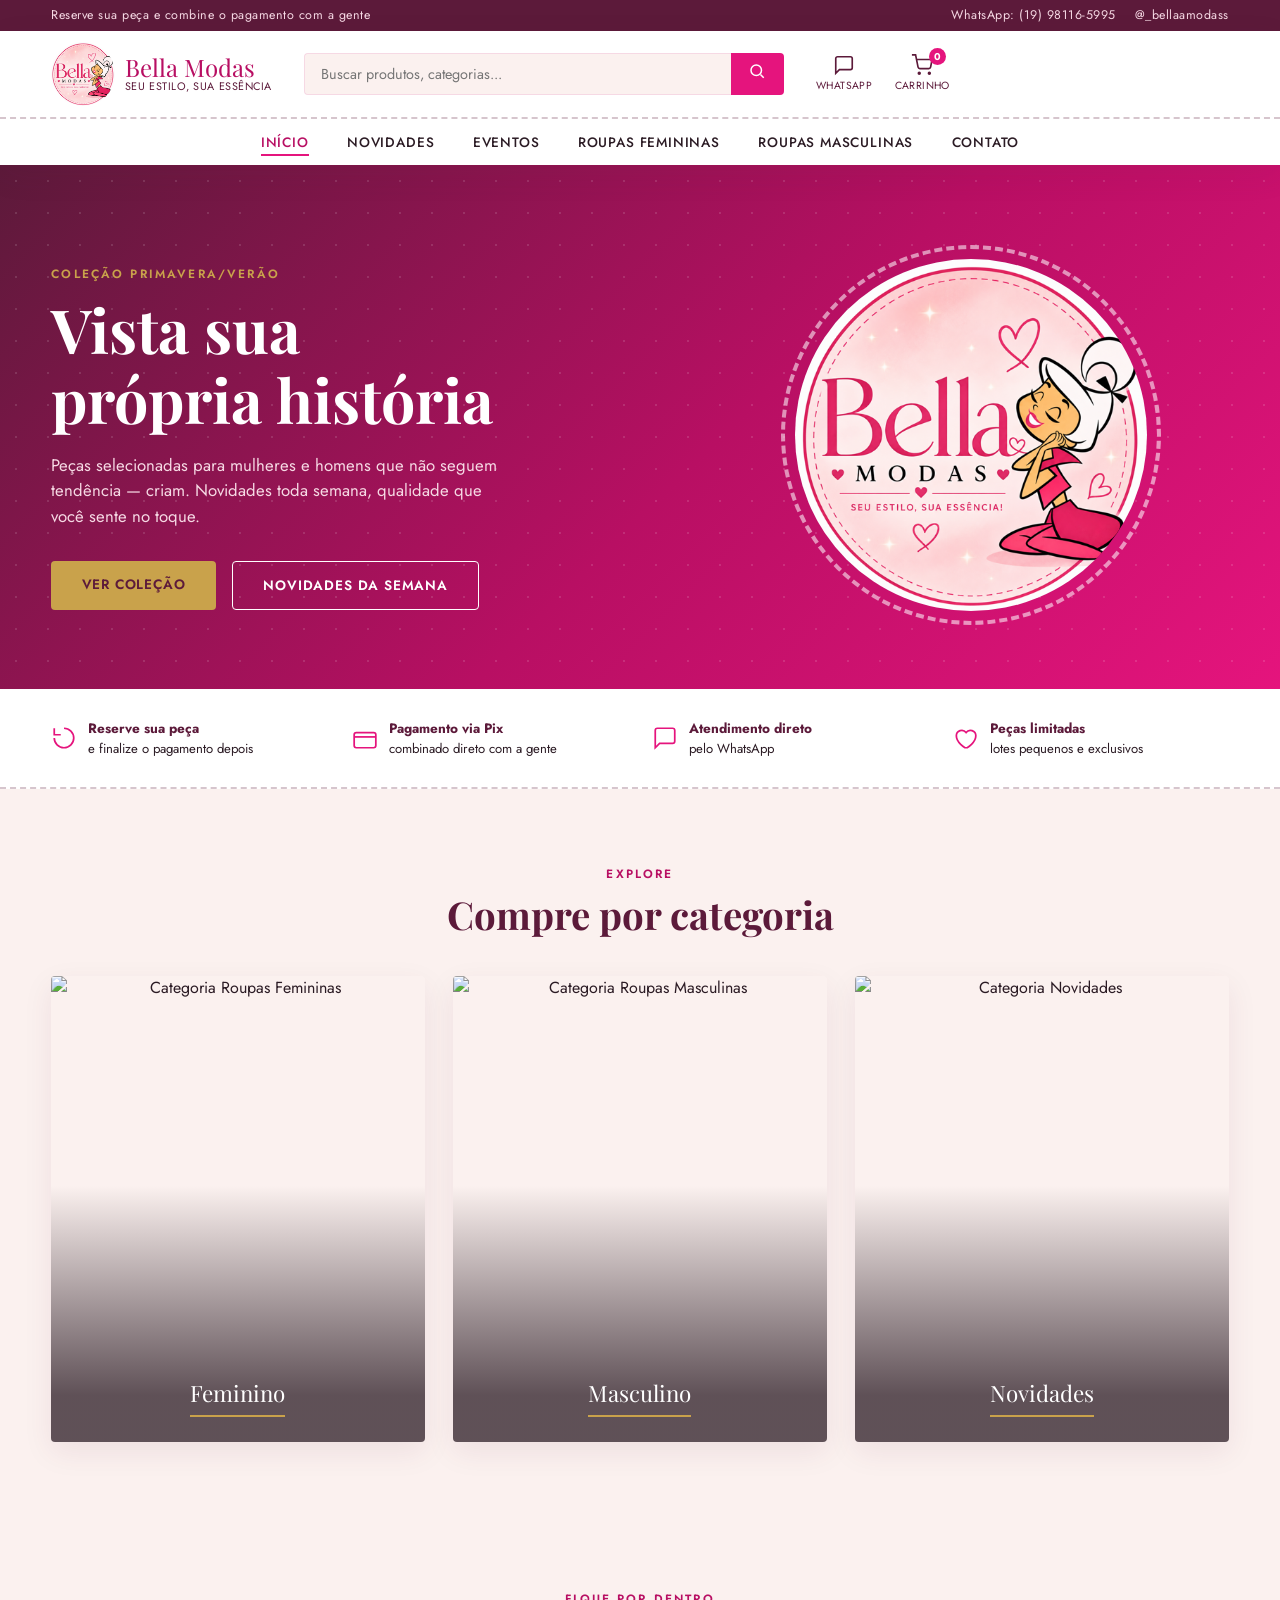
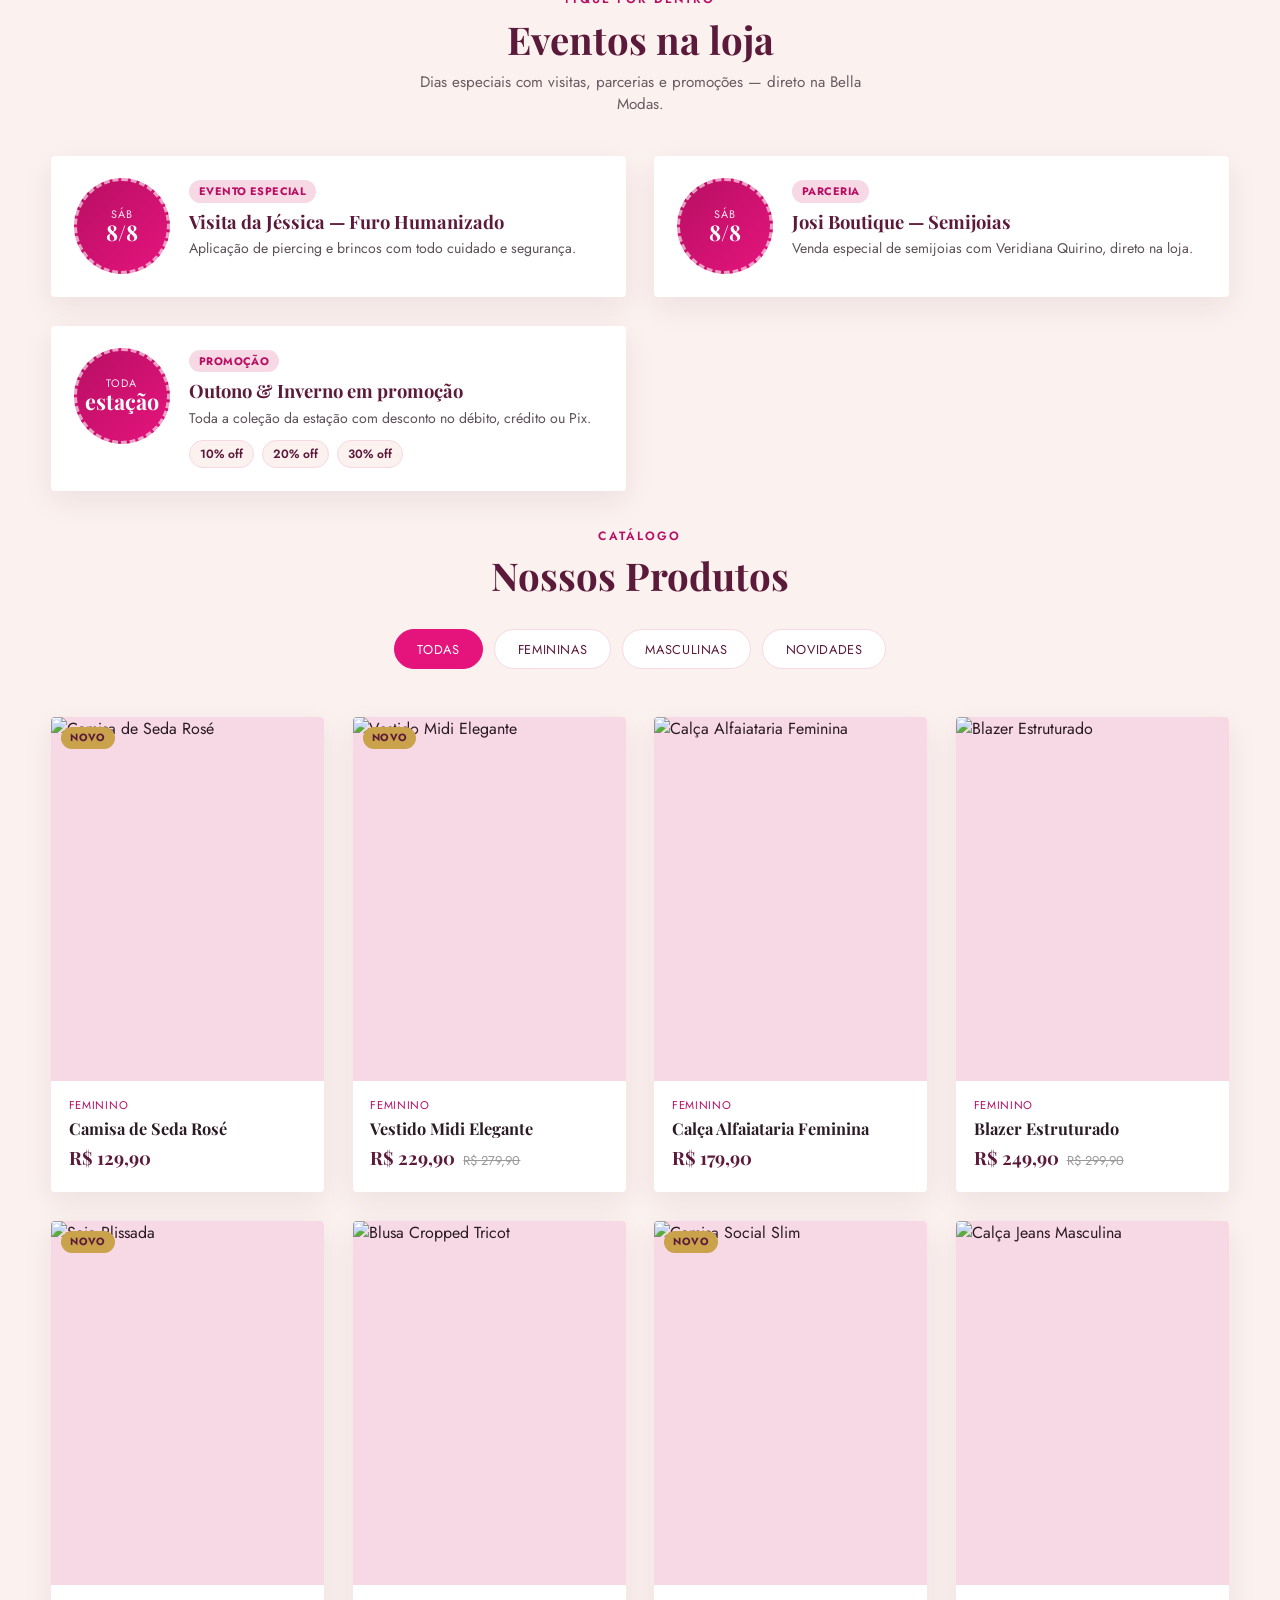
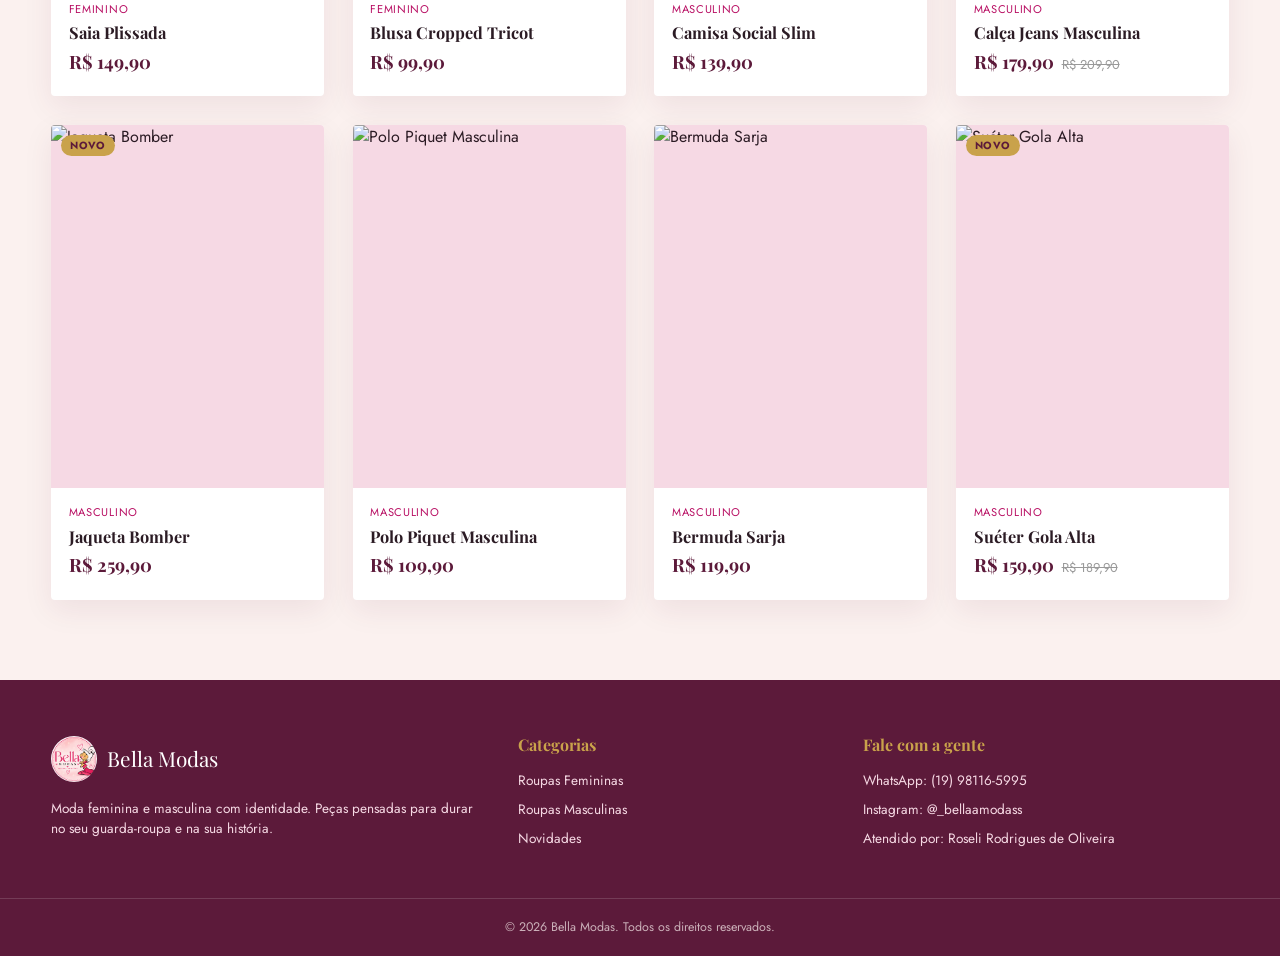
==== index.html @ e0c12571 "Fix HTML encoding issues in index.html" ====
<!DOCTYPE html>
<html lang="pt-BR">
  <head>
    <meta charset="UTF-8" />
    <meta name="viewport" content="width=device-width, initial-scale=1.0" />
    <title>Bella Modas | Seu Estilo, Sua Essência</title>
    <meta name="description" content="Bella Modas — moda feminina e masculina com as últimas tendências. Novidades toda semana, entrega para todo o Brasil." />
    <link rel="preconnect" href="https://fonts.googleapis.com" />
    <link href="https://fonts.googleapis.com/css2?family=Playfair+Display:wght@600;700;800&family=Jost:wght@400;500;600;700&display=swap" rel="stylesheet" />
    <link rel="stylesheet" href="style.css" />
  </head>
  <body>
    <!-- ===================== BARRA UTILITÁRIA ===================== -->
    <div class="topbar">
      <div class="container">
        <span>Reserve sua peça e combine o pagamento com a gente</span>
        <div class="topbar-links">
          <!-- Troque o número abaixo (com DDI 55 e DDD) pelo WhatsApp real da loja -->
          <a href="https://wa.me/5511999999999" target="_blank" rel="noopener">WhatsApp: (19) 98116-5995</a>
          <a href="https://www.instagram.com/_bellaamodass/">@_bellaamodass</a>
        </div>
      </div>
    </div>

    <!-- ===================== HEADER ===================== -->
    <header class="site-header">
      <div class="container header-main">
        <a href="#inicio" class="logo-link">
          <img src="logo.png" alt="Logo Bella Modas" />
          <div class="logo-text">
            <span class="brand">Bella Modas</span>
            <span class="tagline">Seu estilo, sua essência</span>
          </div>
        </a>

        <form class="search-form" id="searchForm">
          <input type="text" id="searchInput" placeholder="Buscar produtos, categorias..." aria-label="Buscar produtos" />
          <button type="submit" aria-label="Buscar">
            <svg width="18" height="18" viewBox="0 0 24 24" fill="none" stroke="white" stroke-width="2"><circle cx="11" cy="11" r="7"/><line x1="21" y1="21" x2="16.65" y2="16.65"/></svg>
          </button>
        </form>

        <div class="header-actions">
          <!-- Troque o número abaixo pelo WhatsApp real da loja -->
          <a class="icon-btn" href="https://wa.me/5511999999999" target="_blank" rel="noopener">
            <svg viewBox="0 0 24 24" fill="none" stroke-width="1.8"><path d="M21 15a2 2 0 0 1-2 2H7l-4 4V5a2 2 0 0 1 2-2h14a2 2 0 0 1 2 2z"/></svg>
            WhatsApp
          </a>
          <button class="icon-btn" id="btnCart" type="button">
            <svg viewBox="0 0 24 24" fill="none" stroke-width="1.8"><circle cx="9" cy="21" r="1"/><circle cx="20" cy="21" r="1"/><path d="M1 1h4l2.7 13.4a2 2 0 0 0 2 1.6h9.7a2 2 0 0 0 2-1.6L23 6H6"/></svg>
            Carrinho
            <span class="cart-count" id="cartCount">0</span>
          </button>
          <button class="menu-toggle" id="menuToggle" aria-label="Abrir menu">&#9776;</button>
        </div>
      </div>

      <nav class="main-nav">
        <ul class="nav-list" id="navList">
          <li><a href="#inicio" class="active">Início</a></li>
          <li><a href="#novidades" data-filter="novidade">Novidades</a></li>
          <li><a href="#eventos">Eventos</a></li>
          <li><a href="#produtos" data-filter="feminino">Roupas Femininas</a></li>
          <li><a href="#produtos" data-filter="masculino">Roupas Masculinas</a></li>
          <li><a href="#contato">Contato</a></li>
        </ul>
      </nav>
    </header>

    <!-- ===================== HERO ===================== -->
    <section class="hero" id="inicio">
      <div class="hero-stars"></div>
      <div class="container">
        <div class="hero-copy">
          <span class="eyebrow">Coleção Primavera/Verão</span>
          <h1>Vista sua<br />própria história</h1>
          <p>Peças selecionadas para mulheres e homens que não seguem tendência — criam. Novidades toda semana, qualidade que você sente no toque.</p>
          <div class="hero-actions">
            <a href="#produtos" class="btn btn-primary">Ver Coleção</a>
            <a href="#novidades" class="btn btn-outline">Novidades da Semana</a>
          </div>
        </div>
        <div class="hero-badge">
          <img src="logo.png" alt="Bella Modas" />
        </div>
      </div>
    </section>

    <!-- ===================== BENEFÍCIOS ===================== -->
    <section class="beneficios">
      <div class="container">
        <div class="beneficio">
          <svg viewBox="0 0 24 24" fill="none" stroke-width="1.6"><path d="M3 12a9 9 0 1 0 9-9"/><path d="M3 3v6h6"/></svg>
          <div><strong>Reserve sua peça</strong>e finalize o pagamento depois</div>
        </div>
        <div class="beneficio">
          <svg viewBox="0 0 24 24" fill="none" stroke-width="1.6"><rect x="2" y="7" width="20" height="14" rx="2"/><path d="M2 11h20"/></svg>
          <div><strong>Pagamento via Pix</strong>combinado direto com a gente</div>
        </div>
        <div class="beneficio">
          <svg viewBox="0 0 24 24" fill="none" stroke-width="1.6"><path d="M21 15a2 2 0 0 1-2 2H7l-4 4V5a2 2 0 0 1 2-2h14a2 2 0 0 1 2 2z"/></svg>
          <div><strong>Atendimento direto</strong>pelo WhatsApp</div>
        </div>
        <div class="beneficio">
          <svg viewBox="0 0 24 24" fill="none" stroke-width="1.6"><path d="M12 21s-8-4.6-8-11a5 5 0 0 1 9-3 5 5 0 0 1 9 3c0 6.4-8 11-8 11z"/></svg>
          <div><strong>Peças limitadas</strong>lotes pequenos e exclusivos</div>
        </div>
      </div>
    </section>

    <!-- ===================== CATEGORIAS ===================== -->
    <section class="categorias container">
      <span class="eyebrow">Explore</span>
      <h2 class="section-title">Compre por categoria</h2>
      <div class="categoria-grid">
        <div class="categoria-card" data-filter="feminino">
          <img src="https://placehold.co/500x625/e5147d/fbf1ef?text=Feminino" alt="Categoria Roupas Femininas" />
          <div class="categoria-overlay"><span>Feminino</span></div>
        </div>
        <div class="categoria-card" data-filter="masculino">
          <img src="https://placehold.co/500x625/5c1a3a/fbf1ef?text=Masculino" alt="Categoria Roupas Masculinas" />
          <div class="categoria-overlay"><span>Masculino</span></div>
        </div>
        <div class="categoria-card" data-filter="novidade">
          <img src="https://placehold.co/500x625/c9a24b/2b1b24?text=Novidades" alt="Categoria Novidades" />
          <div class="categoria-overlay"><span>Novidades</span></div>
        </div>
      </div>
    </section>

    <!-- ===================== EVENTOS NA LOJA ===================== -->
    <section class="eventos container" id="eventos">
      <span class="eyebrow">Fique por dentro</span>
      <h2 class="section-title">Eventos na loja</h2>
      <p class="eventos-sub">Dias especiais com visitas, parcerias e promoções — direto na Bella Modas.</p>
      <div class="evento-grid" id="eventoGrid"></div>
    </section>

    <!-- ===================== PRODUTOS ===================== -->
    <section class="produtos container" id="produtos">
      <span class="eyebrow" id="novidades">Catálogo</span>
      <h2 class="section-title">Nossos Produtos</h2>

      <div class="tabs">
        <button class="tab-btn active" data-filter="todos">Todas</button>
        <button class="tab-btn" data-filter="feminino">Femininas</button>
        <button class="tab-btn" data-filter="masculino">Masculinas</button>
        <button class="tab-btn" data-filter="novidade">Novidades</button>
      </div>

      <div class="produto-grid" id="produtoGrid"></div>
    </section>

    <!-- ===================== FOOTER ===================== -->
    <footer class="site-footer" id="contato">
      <div class="container footer-grid">
        <div class="footer-col">
          <div class="footer-logo">
            <img src="logo.png" alt="Bella Modas" />
            <span>Bella Modas</span>
          </div>
          <p>Moda feminina e masculina com identidade. Peças pensadas para durar no seu guarda-roupa e na sua história.</p>
        </div>
        <div class="footer-col">
          <h4>Categorias</h4>
          <a href="#produtos" data-filter="feminino">Roupas Femininas</a>
          <a href="#produtos" data-filter="masculino">Roupas Masculinas</a>
          <a href="#produtos" data-filter="novidade">Novidades</a>
        </div>
        <div class="footer-col">
          <h4>Fale com a gente</h4>
          <!-- Troque os dados abaixo pelos reais da loja -->
          <a href="https://wa.me/5511999999999" target="_blank" rel="noopener">WhatsApp: (19) 98116-5995</a>
          <a href="https://www.instagram.com/_bellaamodass/">Instagram: @_bellaamodass</a>
          <p>Atendido por: Roseli Rodrigues de Oliveira</p>
        </div>
      </div>
      <div class="footer-bottom">
        &copy; 2026 Bella Modas. Todos os direitos reservados.
      </div>
    </footer>

    <!-- ===================== CARRINHO ===================== -->
    <div class="overlay" id="overlay"></div>

    <aside class="cart-drawer" id="cartDrawer" aria-label="Carrinho de compras">
      <div class="cart-header">
        <h3>Seu Carrinho</h3>
        <button class="cart-close" id="cartClose" aria-label="Fechar carrinho">&times;</button>
      </div>
      <div class="cart-items" id="cartItems"></div>
      <div class="cart-footer">
        <div class="cart-subtotal">
          <span>Subtotal</span>
          <span id="cartSubtotal">R$ 0,00</span>
        </div>
        <button class="btn btn-primary" id="btnCheckout">Reservar Peças</button>
      </div>
    </aside>

    <!-- ===================== MODAL CHECKOUT ===================== -->
    <div class="modal" id="checkoutModal">
      <div class="modal-box">
        <button class="modal-close" id="checkoutClose" aria-label="Fechar">&times;</button>

        <div id="checkoutForm">
          <h3>Reservar Peças</h3>
          <p class="aviso">Suas peças ficam reservadas aguardando pagamento. Ao confirmar, você será direcionada(o) ao WhatsApp da loja com o pedido pronto — combinamos ali a entrega/retirada e você paga via Pix.</p>

          <form id="formPedido">
            <div class="form-group">
              <label for="nomeCompleto">Nome completo</label>
              <input type="text" id="nomeCompleto" required />
            </div>
            <div class="form-group">
              <label for="telefone">Seu WhatsApp</label>
              <input type="tel" id="telefone" placeholder="(19) 98116-5995" required />
            </div>

            <label style="display:block; margin-bottom:0.5rem; font-size:0.78rem; text-transform:uppercase; letter-spacing:0.04em; color:var(--vinho);">Como prefere receber</label>
            <div class="pagamento-opcoes">
              <label>
                <input type="radio" name="entrega" value="retirada" checked />
                <span>Retirar na loja</span>
              </label>
              <label>
                <input type="radio" name="entrega" value="entrega" />
                <span>Combinar entrega</span>
              </label>
            </div>

            <div class="cart-subtotal">
              <span>Total da reserva</span>
              <span id="checkoutTotal">R$ 0,00</span>
            </div>

            <button type="submit" class="btn btn-primary" style="width:100%;">Reservar e Falar no WhatsApp</button>
          </form>
        </div>

        <div id="checkoutConfirmacao" class="confirmacao" style="display:none;">
          <svg viewBox="0 0 24 24" fill="none" stroke-width="1.6"><circle cx="12" cy="12" r="10"/><path d="M8 12l3 3 5-6"/></svg>
          <h3>Peças reservadas!</h3>
          <p id="confirmacaoTexto">Abrimos o WhatsApp com o seu pedido. Finalize o pagamento via Pix por lá para confirmarmos a reserva.</p>
          <button class="btn btn-primary" id="fecharConfirmacao">Continuar comprando</button>
        </div>
      </div>
    </div>

    <div class="toast" id="toast"></div>

    <script src="script.js"></script>
  </body>
</html>
---- style.css ----
/* =========================================================
   BELLA MODAS — Design tokens
   ========================================================= */
:root {
  --rosa: #e5147d;
  --rosa-escuro: #b80f63;
  --vinho: #5c1a3a;
  --creme: #fbf1ef;
  --creme-forte: #f6d9e4;
  --carvao: #2b1b24;
  --dourado: #c9a24b;
  --branco: #ffffff;

  --serif: "Playfair Display", Georgia, serif;
  --sans: "Jost", "Segoe UI", sans-serif;

  --radius: 4px;
  --dash: 2px dashed rgba(92, 26, 58, 0.25);
  --shadow: 0 10px 30px rgba(92, 26, 58, 0.08);
  --transition: 0.25s ease;
}

* {
  margin: 0;
  padding: 0;
  box-sizing: border-box;
}

html {
  scroll-behavior: smooth;
}

body {
  font-family: var(--sans);
  color: var(--carvao);
  background-color: var(--creme);
  line-height: 1.5;
  overflow-x: hidden;
}

a {
  color: inherit;
  text-decoration: none;
}

img {
  display: block;
  max-width: 100%;
}

button {
  font-family: inherit;
  cursor: pointer;
  border: none;
}

ul {
  list-style: none;
}

h1, h2, h3, h4 {
  font-family: var(--serif);
  font-weight: 700;
  line-height: 1.15;
}

:focus-visible {
  outline: 3px solid var(--dourado);
  outline-offset: 2px;
}

.container {
  width: min(1240px, 92%);
  margin-inline: auto;
}

.eyebrow {
  font-family: var(--sans);
  letter-spacing: 0.18em;
  text-transform: uppercase;
  font-size: 0.75rem;
  color: var(--rosa-escuro);
  font-weight: 600;
}

.section-title {
  font-size: clamp(1.8rem, 3vw, 2.6rem);
  color: var(--vinho);
  margin-top: 0.4rem;
}

.divider-stitch {
  border: none;
  border-top: var(--dash);
  margin: 2.5rem 0;
}

/* =========================================================
   BARRA UTILITÁRIA
   ========================================================= */
.topbar {
  background: var(--vinho);
  color: var(--creme-forte);
  font-size: 0.78rem;
  letter-spacing: 0.04em;
}

.topbar .container {
  display: flex;
  justify-content: space-between;
  align-items: center;
  padding: 6px 0;
}

.topbar-links {
  display: flex;
  gap: 1.2rem;
}

.topbar-links a:hover {
  color: var(--dourado);
}

/* =========================================================
   HEADER
   ========================================================= */
header.site-header {
  background: var(--branco);
  position: sticky;
  top: 0;
  z-index: 200;
  box-shadow: var(--shadow);
}

.header-main {
  display: flex;
  align-items: center;
  gap: 2rem;
  padding: 0.7rem 0;
}

.logo-link {
  display: flex;
  align-items: center;
  gap: 0.6rem;
  flex-shrink: 0;
}

.logo-link img {
  height: 64px;
  width: 64px;
  border-radius: 50%;
  object-fit: cover;
}

.logo-text {
  display: flex;
  flex-direction: column;
  line-height: 1;
}

.logo-text .brand {
  font-family: var(--serif);
  font-size: 1.5rem;
  color: var(--rosa-escuro);
}

.logo-text .tagline {
  font-size: 0.68rem;
  letter-spacing: 0.05em;
  color: var(--vinho);
  text-transform: uppercase;
  margin-top: 2px;
}

.search-form {
  flex: 1;
  display: flex;
  max-width: 480px;
}

.search-form input {
  flex: 1;
  padding: 0.6rem 1rem;
  border: 1px solid var(--creme-forte);
  border-right: none;
  border-radius: var(--radius) 0 0 var(--radius);
  font-family: var(--sans);
  font-size: 0.9rem;
  background: var(--creme);
}

.search-form input:focus {
  outline: none;
  border-color: var(--rosa);
}

.search-form button {
  background: var(--rosa);
  color: var(--branco);
  padding: 0 1.1rem;
  border-radius: 0 var(--radius) var(--radius) 0;
  transition: background var(--transition);
}

.search-form button:hover {
  background: var(--rosa-escuro);
}

.header-actions {
  display: flex;
  align-items: center;
  gap: 1.4rem;
  flex-shrink: 0;
}

.icon-btn {
  position: relative;
  display: flex;
  flex-direction: column;
  align-items: center;
  gap: 2px;
  font-size: 0.65rem;
  color: var(--vinho);
  background: none;
  text-transform: uppercase;
  letter-spacing: 0.04em;
}

.icon-btn svg {
  width: 22px;
  height: 22px;
  stroke: var(--vinho);
  transition: stroke var(--transition), transform var(--transition);
}

.icon-btn:hover svg {
  stroke: var(--rosa);
  transform: translateY(-2px);
}

.cart-count {
  position: absolute;
  top: -6px;
  right: 4px;
  background: var(--rosa);
  color: var(--branco);
  font-size: 0.62rem;
  font-weight: 700;
  border-radius: 50%;
  width: 17px;
  height: 17px;
  display: flex;
  align-items: center;
  justify-content: center;
}

nav.main-nav {
  border-top: var(--dash);
}

.nav-list {
  display: flex;
  justify-content: center;
  gap: 2.4rem;
  padding: 0.7rem 0;
  flex-wrap: wrap;
}

.nav-list a {
  font-size: 0.85rem;
  letter-spacing: 0.06em;
  text-transform: uppercase;
  font-weight: 500;
  color: var(--carvao);
  position: relative;
  padding-bottom: 4px;
}

.nav-list a::after {
  content: "";
  position: absolute;
  left: 0;
  bottom: 0;
  width: 0;
  height: 2px;
  background: var(--rosa);
  transition: width var(--transition);
}

.nav-list a:hover::after,
.nav-list a.active::after {
  width: 100%;
}

.nav-list a.active {
  color: var(--rosa-escuro);
}

.menu-toggle {
  display: none;
  background: none;
  font-size: 1.6rem;
  color: var(--vinho);
}

/* =========================================================
   HERO
   ========================================================= */
.hero {
  position: relative;
  background: linear-gradient(135deg, var(--vinho) 0%, var(--rosa-escuro) 55%, var(--rosa) 100%);
  color: var(--branco);
  overflow: hidden;
}

.hero .container {
  display: grid;
  grid-template-columns: 1.1fr 0.9fr;
  align-items: center;
  gap: 2rem;
  padding: 5rem 0 4rem;
  position: relative;
  z-index: 2;
}

.hero-copy .eyebrow {
  color: var(--dourado);
}

.hero-copy h1 {
  color: var(--branco);
  font-size: clamp(2.4rem, 5vw, 3.8rem);
  margin: 0.6rem 0 1.2rem;
}

.hero-copy p {
  max-width: 460px;
  font-size: 1.05rem;
  color: var(--creme-forte);
  margin-bottom: 2rem;
}

.hero-actions {
  display: flex;
  gap: 1rem;
  flex-wrap: wrap;
}

.btn {
  display: inline-block;
  padding: 0.85rem 1.9rem;
  border-radius: var(--radius);
  font-size: 0.85rem;
  letter-spacing: 0.06em;
  text-transform: uppercase;
  font-weight: 600;
  transition: transform var(--transition), background var(--transition), box-shadow var(--transition);
}

.btn-primary {
  background: var(--dourado);
  color: var(--vinho);
}

.btn-primary:hover {
  transform: translateY(-2px);
  box-shadow: 0 8px 20px rgba(201, 162, 75, 0.4);
}

.btn-outline {
  background: transparent;
  border: 1.5px solid var(--branco);
  color: var(--branco);
}

.btn-outline:hover {
  background: var(--branco);
  color: var(--vinho);
}

.hero-badge {
  position: relative;
  display: flex;
  align-items: center;
  justify-content: center;
}

.hero-badge img {
  width: min(380px, 90%);
  border-radius: 50%;
  border: 4px dashed rgba(255, 255, 255, 0.55);
  padding: 10px;
  animation: float 6s ease-in-out infinite;
}

@keyframes float {
  0%, 100% { transform: translateY(0); }
  50% { transform: translateY(-14px); }
}

.hero-stars {
  position: absolute;
  inset: 0;
  background-image: radial-gradient(circle, rgba(255,255,255,0.5) 1px, transparent 1.5px);
  background-size: 32px 32px;
  opacity: 0.25;
  z-index: 1;
}

/* =========================================================
   FAIXA DE BENEFÍCIOS
   ========================================================= */
.beneficios {
  background: var(--branco);
  border-bottom: var(--dash);
}

.beneficios .container {
  display: grid;
  grid-template-columns: repeat(4, 1fr);
  gap: 1.5rem;
  padding: 1.8rem 0;
}

.beneficio {
  display: flex;
  align-items: center;
  gap: 0.7rem;
  font-size: 0.82rem;
}

.beneficio svg {
  width: 26px;
  height: 26px;
  stroke: var(--rosa);
  flex-shrink: 0;
}

.beneficio strong {
  display: block;
  font-size: 0.85rem;
  color: var(--vinho);
}

/* =========================================================
   CATEGORIAS
   ========================================================= */
.categorias {
  padding: 4.5rem 0;
  text-align: center;
}

.categoria-grid {
  display: grid;
  grid-template-columns: repeat(3, 1fr);
  gap: 1.8rem;
  margin-top: 2.5rem;
}

.categoria-card {
  position: relative;
  border-radius: var(--radius);
  overflow: hidden;
  aspect-ratio: 4 / 5;
  box-shadow: var(--shadow);
  cursor: pointer;
}

.categoria-card img {
  width: 100%;
  height: 100%;
  object-fit: cover;
  transition: transform 0.5s ease;
}

.categoria-card:hover img {
  transform: scale(1.08);
}

.categoria-overlay {
  position: absolute;
  inset: 0;
  background: linear-gradient(0deg, rgba(43,27,36,0.75) 10%, transparent 55%);
  display: flex;
  align-items: flex-end;
  justify-content: center;
  padding-bottom: 1.6rem;
}

.categoria-overlay span {
  color: var(--branco);
  font-family: var(--serif);
  font-size: 1.4rem;
  border-bottom: 2px solid var(--dourado);
  padding-bottom: 4px;
}

/* =========================================================
   PRODUTOS
   ========================================================= */
.produtos {
  padding: 1rem 0 5rem;
  text-align: center;
}

.tabs {
  display: flex;
  justify-content: center;
  gap: 0.7rem;
  margin: 2rem 0 3rem;
  flex-wrap: wrap;
}

.tab-btn {
  background: var(--branco);
  border: 1.5px solid var(--creme-forte);
  padding: 0.6rem 1.4rem;
  border-radius: 999px;
  font-size: 0.8rem;
  letter-spacing: 0.05em;
  text-transform: uppercase;
  color: var(--vinho);
  transition: all var(--transition);
}

.tab-btn:hover {
  border-color: var(--rosa);
}

.tab-btn.active {
  background: var(--rosa);
  border-color: var(--rosa);
  color: var(--branco);
}

.produto-grid {
  display: grid;
  grid-template-columns: repeat(4, 1fr);
  gap: 1.8rem;
  text-align: left;
}

.produto-card {
  background: var(--branco);
  border-radius: var(--radius);
  overflow: hidden;
  box-shadow: var(--shadow);
  display: flex;
  flex-direction: column;
  transition: transform var(--transition);
  position: relative;
}

.produto-card:hover {
  transform: translateY(-6px);
}

.produto-thumb {
  position: relative;
  aspect-ratio: 3 / 4;
  overflow: hidden;
  background: var(--creme-forte);
}

.produto-thumb img {
  width: 100%;
  height: 100%;
  object-fit: cover;
  transition: transform 0.4s ease;
}

.produto-card:hover .produto-thumb img {
  transform: scale(1.06);
}

.produto-tag {
  position: absolute;
  top: 10px;
  left: 10px;
  background: var(--dourado);
  color: var(--vinho);
  font-size: 0.65rem;
  font-weight: 700;
  text-transform: uppercase;
  letter-spacing: 0.04em;
  padding: 3px 9px;
  border-radius: 999px;
}

.produto-quick {
  position: absolute;
  bottom: -50px;
  left: 0;
  right: 0;
  background: rgba(92, 26, 58, 0.92);
  color: var(--branco);
  text-align: center;
  padding: 0.7rem;
  font-size: 0.78rem;
  text-transform: uppercase;
  letter-spacing: 0.05em;
  transition: bottom var(--transition);
}

.produto-card:hover .produto-quick {
  bottom: 0;
}

.produto-info {
  padding: 1rem 1.1rem 1.3rem;
  display: flex;
  flex-direction: column;
  gap: 0.35rem;
  flex: 1;
}

.produto-cat {
  font-size: 0.7rem;
  text-transform: uppercase;
  letter-spacing: 0.06em;
  color: var(--rosa-escuro);
}

.produto-info h3 {
  font-size: 1.02rem;
  color: var(--carvao);
}

.produto-preco {
  margin-top: auto;
  display: flex;
  align-items: baseline;
  gap: 0.5rem;
}

.preco-atual {
  font-family: var(--serif);
  font-size: 1.15rem;
  color: var(--vinho);
  font-weight: 700;
}

.preco-antigo {
  font-size: 0.8rem;
  color: #999;
  text-decoration: line-through;
}

.sem-resultado {
  grid-column: 1 / -1;
  padding: 3rem;
  color: var(--vinho);
  font-family: var(--serif);
  font-size: 1.2rem;
}

/* =========================================================
   EVENTOS NA LOJA
   ========================================================= */
.eventos {
  padding: 4.5rem 0 1rem;
  text-align: center;
}

.eventos-sub {
  max-width: 480px;
  margin: 0.6rem auto 0;
  color: #6b5a62;
  font-size: 0.95rem;
}

.evento-grid {
  display: grid;
  grid-template-columns: repeat(2, 1fr);
  gap: 1.8rem;
  margin-top: 2.5rem;
  text-align: left;
}

.evento-card {
  display: grid;
  grid-template-columns: 96px 1fr;
  gap: 1.2rem;
  background: var(--branco);
  border-radius: var(--radius);
  box-shadow: var(--shadow);
  padding: 1.4rem;
  position: relative;
}

.evento-data {
  width: 96px;
  height: 96px;
  border-radius: 50%;
  background: linear-gradient(135deg, var(--rosa-escuro), var(--rosa));
  border: 3px dashed rgba(255, 255, 255, 0.6);
  color: var(--branco);
  display: flex;
  flex-direction: column;
  align-items: center;
  justify-content: center;
  flex-shrink: 0;
  text-align: center;
  line-height: 1.1;
}

.evento-dia {
  font-size: 0.68rem;
  letter-spacing: 0.08em;
  text-transform: uppercase;
  opacity: 0.9;
}

.evento-numero {
  font-family: var(--serif);
  font-size: 1.35rem;
  font-weight: 700;
}

.evento-tag {
  display: inline-block;
  background: var(--creme-forte);
  color: var(--rosa-escuro);
  font-size: 0.68rem;
  font-weight: 700;
  text-transform: uppercase;
  letter-spacing: 0.04em;
  padding: 3px 10px;
  border-radius: 999px;
  margin-bottom: 0.5rem;
}

.evento-info h3 {
  font-size: 1.15rem;
  color: var(--vinho);
  margin-bottom: 0.4rem;
}

.evento-info p {
  font-size: 0.88rem;
  color: #5c5058;
  margin-bottom: 0.7rem;
}

.evento-destaques {
  display: flex;
  gap: 0.5rem;
  flex-wrap: wrap;
}

.evento-destaques li {
  background: var(--creme);
  border: 1px solid var(--creme-forte);
  color: var(--vinho);
  font-size: 0.75rem;
  font-weight: 600;
  padding: 4px 10px;
  border-radius: 999px;
}

.eventos-vazio {
  grid-column: 1 / -1;
  padding: 2.5rem;
  color: #8a7a82;
  font-family: var(--serif);
  font-size: 1.1rem;
  border: var(--dash);
  border-radius: var(--radius);
}

@media (max-width: 760px) {
  .evento-grid { grid-template-columns: 1fr; }
  .evento-card { grid-template-columns: 72px 1fr; }
  .evento-data { width: 72px; height: 72px; }
  .evento-numero { font-size: 1.05rem; }
}

/* =========================================================
   NEWSLETTER
   ========================================================= */
.newsletter {
  background: var(--creme-forte);
  padding: 3.5rem 0;
  text-align: center;
}

.newsletter form {
  display: flex;
  justify-content: center;
  gap: 0.6rem;
  margin-top: 1.5rem;
  flex-wrap: wrap;
}

.newsletter input {
  padding: 0.75rem 1rem;
  border: 1px solid var(--rosa);
  border-radius: var(--radius);
  min-width: 280px;
  font-family: var(--sans);
}

/* =========================================================
   FOOTER
   ========================================================= */
footer.site-footer {
  background: var(--vinho);
  color: var(--creme-forte);
  padding: 3.5rem 0 1.2rem;
}

.footer-grid {
  display: grid;
  grid-template-columns: 1.4fr 1fr 1.2fr;
  gap: 2.5rem;
}

.footer-col h4 {
  color: var(--dourado);
  font-size: 1rem;
  margin-bottom: 1rem;
}

.footer-col p, .footer-col a {
  font-size: 0.85rem;
  color: var(--creme-forte);
  display: block;
  margin-bottom: 0.55rem;
}

.footer-col a:hover {
  color: var(--dourado);
}

.footer-logo {
  display: flex;
  align-items: center;
  gap: 0.6rem;
  margin-bottom: 1rem;
}

.footer-logo img {
  height: 46px;
  width: 46px;
  border-radius: 50%;
}

.footer-logo span {
  font-family: var(--serif);
  font-size: 1.3rem;
  color: var(--branco);
}

.footer-bottom {
  text-align: center;
  border-top: 1px solid rgba(255,255,255,0.15);
  margin-top: 2.5rem;
  padding-top: 1.2rem;
  font-size: 0.78rem;
  color: rgba(251,241,239,0.7);
}

/* =========================================================
   CARRINHO (DRAWER)
   ========================================================= */
.overlay {
  position: fixed;
  inset: 0;
  background: rgba(43, 27, 36, 0.55);
  z-index: 300;
  opacity: 0;
  pointer-events: none;
  transition: opacity var(--transition);
}

.overlay.show {
  opacity: 1;
  pointer-events: auto;
}

.cart-drawer {
  position: fixed;
  top: 0;
  right: 0;
  width: min(420px, 92%);
  height: 100%;
  background: var(--branco);
  z-index: 301;
  transform: translateX(100%);
  transition: transform var(--transition);
  display: flex;
  flex-direction: column;
}

.cart-drawer.open {
  transform: translateX(0);
}

.cart-header {
  display: flex;
  justify-content: space-between;
  align-items: center;
  padding: 1.2rem 1.4rem;
  border-bottom: var(--dash);
}

.cart-header h3 {
  color: var(--vinho);
  font-size: 1.3rem;
}

.cart-close {
  background: none;
  font-size: 1.5rem;
  color: var(--vinho);
  line-height: 1;
}

.cart-items {
  flex: 1;
  overflow-y: auto;
  padding: 1rem 1.4rem;
  display: flex;
  flex-direction: column;
  gap: 1rem;
}

.cart-item {
  display: grid;
  grid-template-columns: 64px 1fr auto;
  gap: 0.8rem;
  align-items: center;
  border-bottom: 1px solid var(--creme-forte);
  padding-bottom: 1rem;
}

.cart-item img {
  width: 64px;
  height: 80px;
  object-fit: cover;
  border-radius: var(--radius);
}

.cart-item h4 {
  font-family: var(--sans);
  font-size: 0.88rem;
  font-weight: 600;
  color: var(--carvao);
}

.cart-item .cart-item-meta {
  font-size: 0.75rem;
  color: #777;
  margin: 2px 0 6px;
}

.qty-control {
  display: flex;
  align-items: center;
  gap: 0.5rem;
}

.qty-control button {
  width: 22px;
  height: 22px;
  background: var(--creme);
  border: 1px solid var(--creme-forte);
  border-radius: 50%;
  font-size: 0.85rem;
  color: var(--vinho);
}

.cart-item-remove {
  background: none;
  color: var(--rosa);
  font-size: 0.72rem;
  text-decoration: underline;
  align-self: start;
  justify-self: end;
}

.cart-empty {
  text-align: center;
  padding: 3rem 1rem;
  color: #999;
  font-family: var(--serif);
}

.cart-footer {
  border-top: var(--dash);
  padding: 1.2rem 1.4rem 1.6rem;
}

.cart-subtotal {
  display: flex;
  justify-content: space-between;
  font-family: var(--serif);
  font-size: 1.1rem;
  color: var(--vinho);
  margin-bottom: 1rem;
}

.cart-footer .btn {
  width: 100%;
  text-align: center;
}

/* =========================================================
   MODAL CHECKOUT
   ========================================================= */
.modal {
  position: fixed;
  inset: 0;
  z-index: 400;
  display: none;
  align-items: center;
  justify-content: center;
  padding: 1rem;
}

.modal.show {
  display: flex;
}

.modal-box {
  background: var(--branco);
  width: min(560px, 100%);
  max-height: 90vh;
  overflow-y: auto;
  border-radius: var(--radius);
  padding: 2rem;
  position: relative;
  box-shadow: var(--shadow);
}

.modal-close {
  position: absolute;
  top: 1rem;
  right: 1rem;
  background: none;
  font-size: 1.4rem;
  color: var(--vinho);
}

.modal-box h3 {
  color: var(--vinho);
  font-size: 1.5rem;
  margin-bottom: 0.4rem;
}

.modal-box .aviso {
  background: var(--creme-forte);
  border-left: 3px solid var(--rosa);
  padding: 0.7rem 0.9rem;
  font-size: 0.8rem;
  border-radius: var(--radius);
  margin-bottom: 1.4rem;
  color: var(--vinho);
}

.form-row {
  display: flex;
  gap: 0.8rem;
}

.form-group {
  margin-bottom: 1rem;
  flex: 1;
}

.form-group label {
  display: block;
  font-size: 0.78rem;
  text-transform: uppercase;
  letter-spacing: 0.04em;
  color: var(--vinho);
  margin-bottom: 0.35rem;
}

.form-group input,
.form-group select {
  width: 100%;
  padding: 0.65rem 0.8rem;
  border: 1px solid var(--creme-forte);
  border-radius: var(--radius);
  font-family: var(--sans);
  background: var(--creme);
}

.form-group input:focus,
.form-group select:focus {
  outline: none;
  border-color: var(--rosa);
}

.pagamento-opcoes {
  display: flex;
  gap: 0.7rem;
  margin-bottom: 1.4rem;
  flex-wrap: wrap;
}

.pagamento-opcoes label {
  flex: 1;
  border: 1.5px solid var(--creme-forte);
  border-radius: var(--radius);
  padding: 0.7rem;
  text-align: center;
  font-size: 0.8rem;
  cursor: pointer;
  transition: all var(--transition);
}

.pagamento-opcoes input {
  display: none;
}

.pagamento-opcoes input:checked + span {
  color: var(--rosa-escuro);
  font-weight: 700;
}

.pagamento-opcoes label:has(input:checked) {
  border-color: var(--rosa);
  background: var(--creme-forte);
}

.confirmacao {
  text-align: center;
  padding: 1rem 0;
}

.confirmacao svg {
  width: 60px;
  height: 60px;
  stroke: var(--rosa);
  margin: 0 auto 1rem;
}

.confirmacao h3 {
  font-size: 1.6rem;
  margin-bottom: 0.5rem;
}

.confirmacao p {
  color: #666;
  margin-bottom: 1.5rem;
}

.toast {
  position: fixed;
  bottom: 24px;
  left: 50%;
  transform: translateX(-50%) translateY(20px);
  background: var(--vinho);
  color: var(--branco);
  padding: 0.8rem 1.4rem;
  border-radius: var(--radius);
  font-size: 0.85rem;
  z-index: 500;
  opacity: 0;
  pointer-events: none;
  transition: all var(--transition);
}

.toast.show {
  opacity: 1;
  transform: translateX(-50%) translateY(0);
}

/* =========================================================
   RESPONSIVO
   ========================================================= */
@media (max-width: 980px) {
  .produto-grid { grid-template-columns: repeat(3, 1fr); }
  .categoria-grid { grid-template-columns: repeat(3, 1fr); gap: 1rem; }
  .beneficios .container { grid-template-columns: repeat(2, 1fr); }
}

@media (max-width: 760px) {
  .topbar-links { display: none; }
  .search-form { order: 3; max-width: 100%; width: 100%; margin-top: 0.6rem; }
  .header-main { flex-wrap: wrap; }
  .menu-toggle { display: block; }
  nav.main-nav .nav-list {
    display: none;
    flex-direction: column;
    align-items: center;
    gap: 1rem;
  }
  nav.main-nav .nav-list.open { display: flex; }
  .hero .container { grid-template-columns: 1fr; text-align: center; padding: 3rem 0; }
  .hero-copy p { margin-inline: auto; }
  .hero-actions { justify-content: center; }
  .hero-badge img { width: 240px; }
  .categoria-grid { grid-template-columns: 1fr; }
  .produto-grid { grid-template-columns: repeat(2, 1fr); gap: 1rem; }
  .footer-grid { grid-template-columns: 1fr; text-align: center; }
  .footer-logo { justify-content: center; }
  .form-row { flex-direction: column; gap: 0; }
}

@media (prefers-reduced-motion: reduce) {
  * { animation: none !important; transition: none !important; }
}
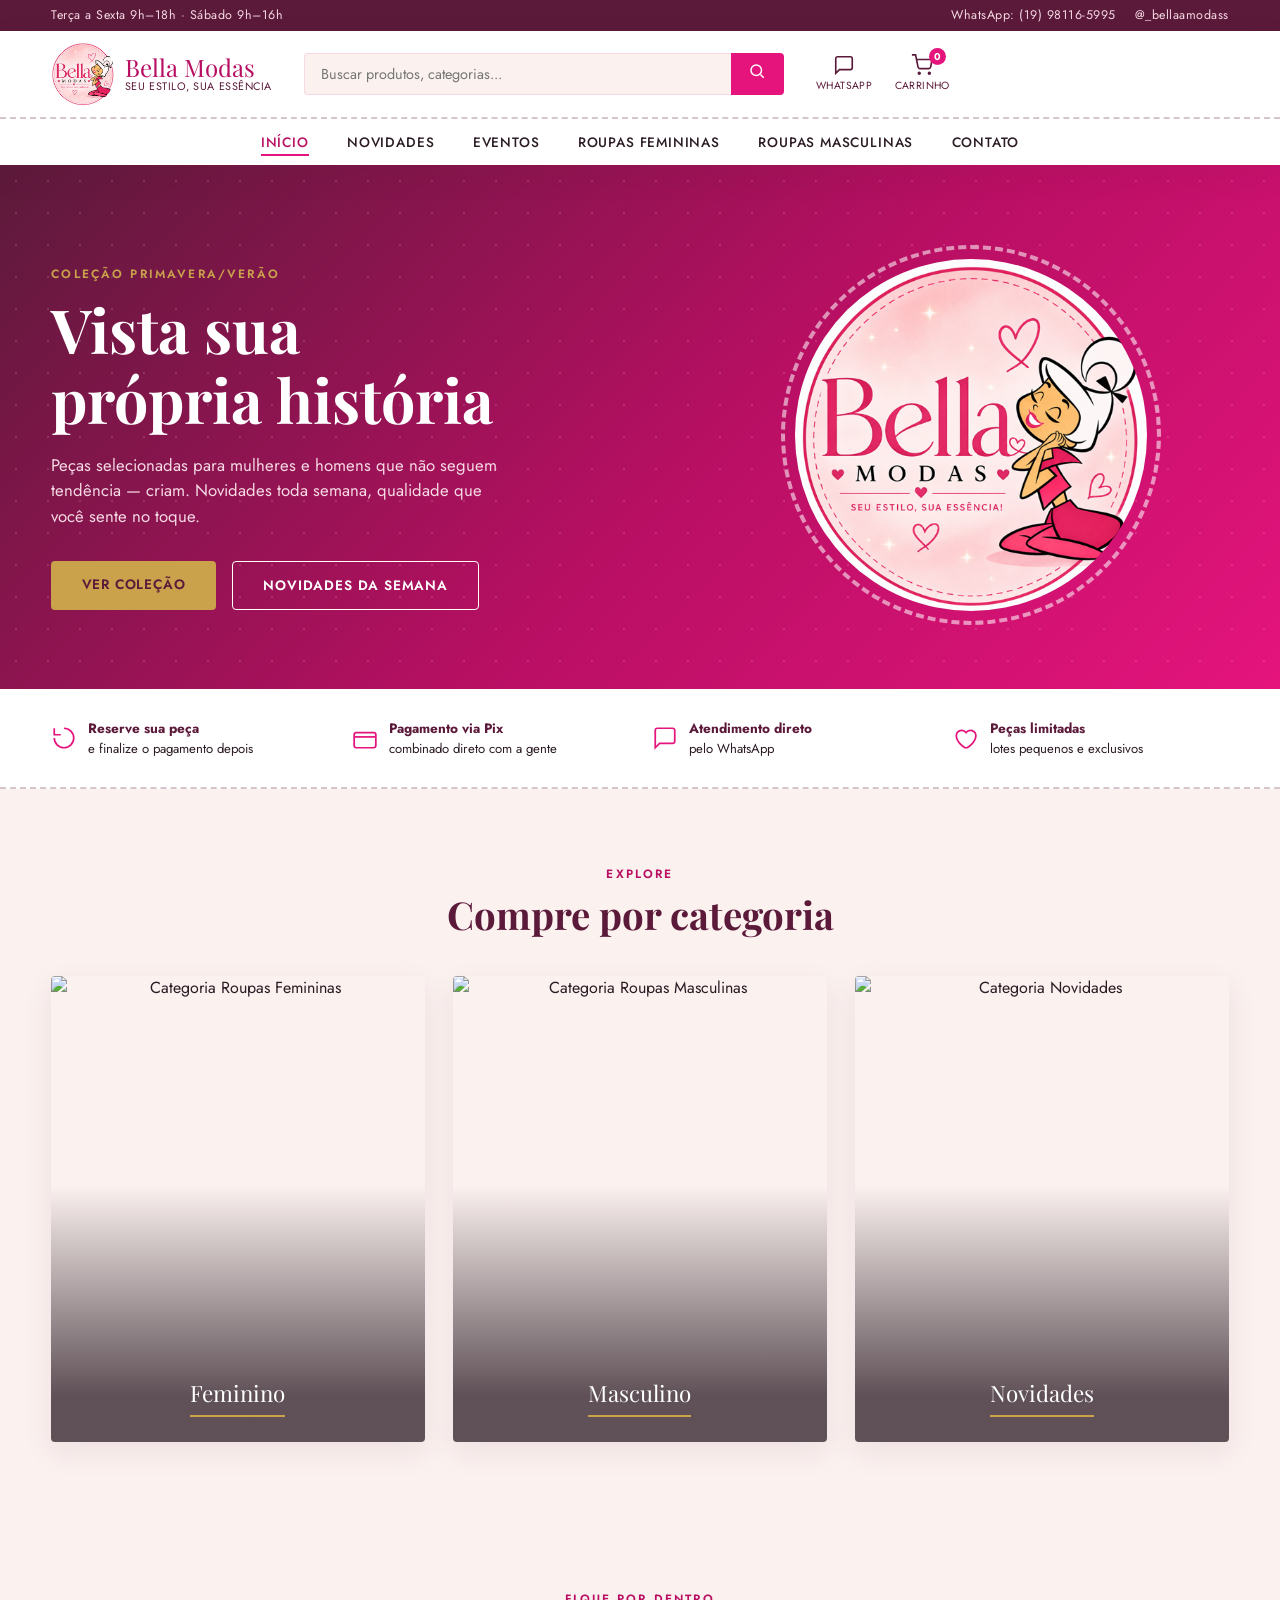
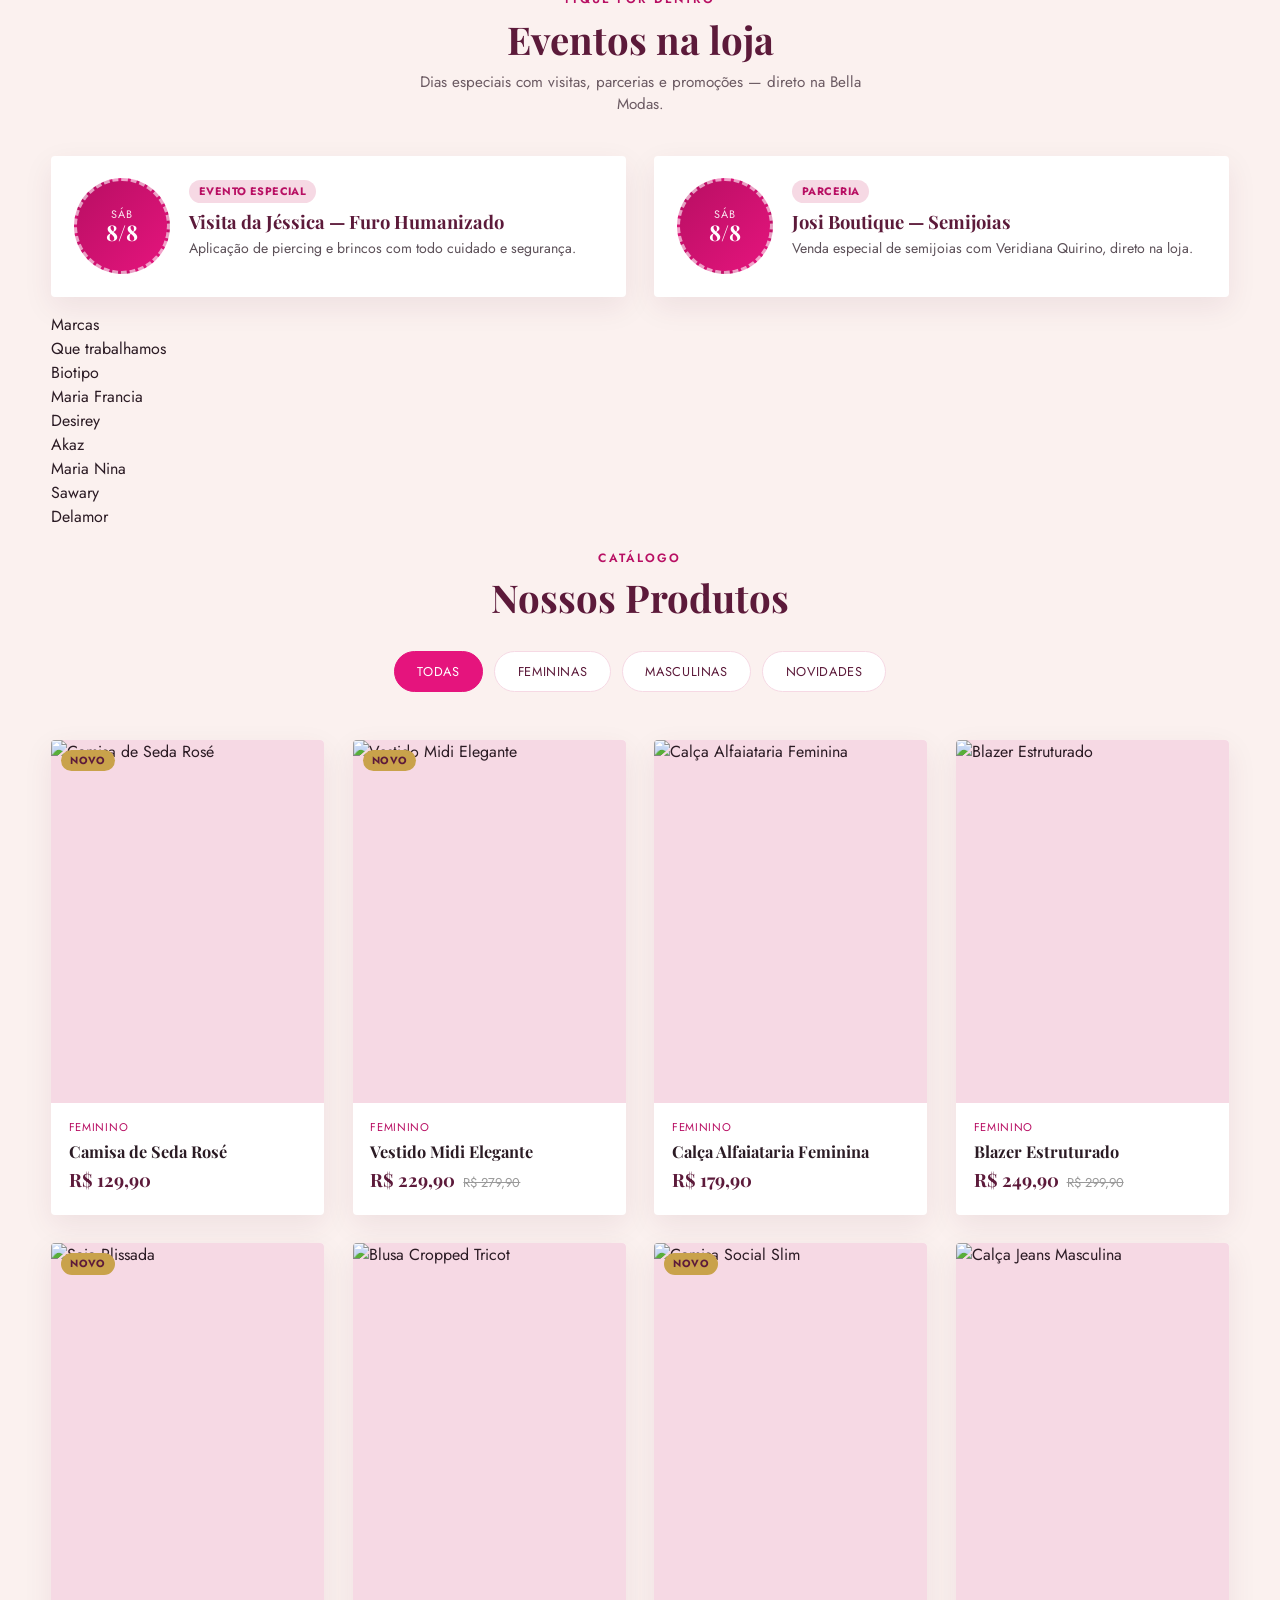
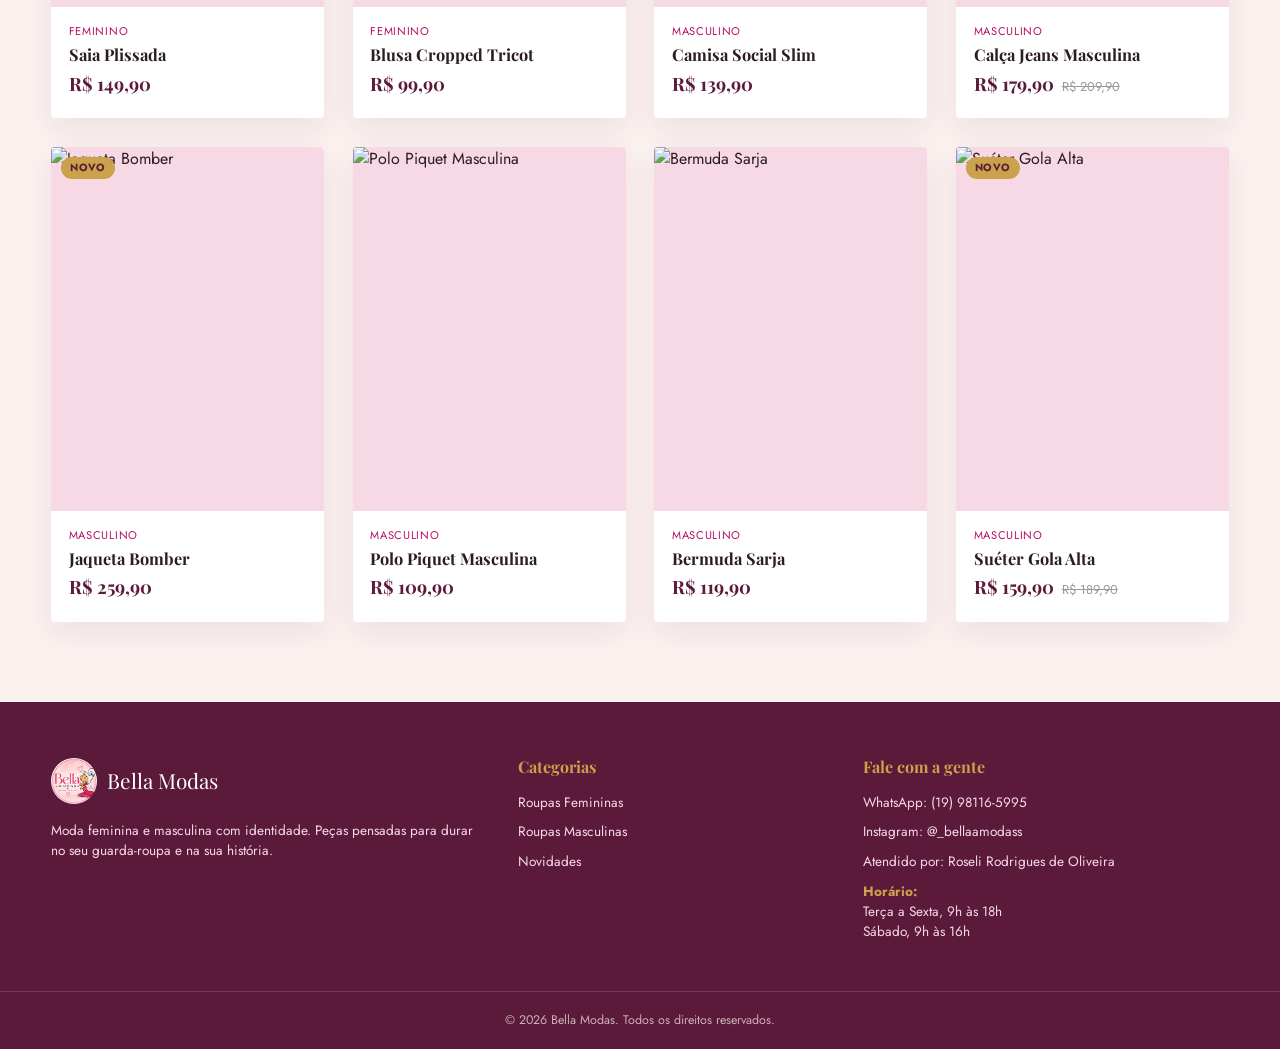
==== commit 9bc63120: "Revise index.html for content and structure updates Updated the HTML structure and content for the B" ====
--- a/index.html
+++ b/index.html
@@ -6,18 +6,18 @@
     <title>Bella Modas | Seu Estilo, Sua Essência</title>
     <meta name="description" content="Bella Modas — moda feminina e masculina com as últimas tendências. Novidades toda semana, entrega para todo o Brasil." />
     <link rel="preconnect" href="https://fonts.googleapis.com" />
-    <link href="https://fonts.googleapis.com/css2?family=Playfair+Display:wght@600;700;800&family=Jost:wght@400;500;600;700&display=swap" rel="stylesheet" />
+    <link href="https://fonts.googleapis.com/css2?family=Playfair+Display:wght@600;700;800&family=Dancing+Script:wght@700&family=Jost:wght@400;500;600;700&display=swap" rel="stylesheet" />
     <link rel="stylesheet" href="style.css" />
   </head>
   <body>
     <!-- ===================== BARRA UTILITÁRIA ===================== -->
     <div class="topbar">
       <div class="container">
-        <span>Reserve sua peça e combine o pagamento com a gente</span>
+        <span>Terça a Sexta 9h–18h · Sábado 9h–16h</span>
         <div class="topbar-links">
           <!-- Troque o número abaixo (com DDI 55 e DDD) pelo WhatsApp real da loja -->
-          <a href="https://wa.me/5511999999999" target="_blank" rel="noopener">WhatsApp: (19) 98116-5995</a>
-          <a href="https://www.instagram.com/_bellaamodass/">@_bellaamodass</a>
+          <a href="https://wa.me/5519981165995" target="_blank" rel="noopener">WhatsApp: (19) 98116-5995</a>
+          <a href="https://www.instagram.com/_bellaamodass/" target="_blank" rel="noopener">@_bellaamodass</a>
         </div>
       </div>
     </div>
@@ -42,7 +42,7 @@
 
         <div class="header-actions">
           <!-- Troque o número abaixo pelo WhatsApp real da loja -->
-          <a class="icon-btn" href="https://wa.me/5511999999999" target="_blank" rel="noopener">
+          <a class="icon-btn" href="https://wa.me/5519981165995" target="_blank" rel="noopener">
             <svg viewBox="0 0 24 24" fill="none" stroke-width="1.8"><path d="M21 15a2 2 0 0 1-2 2H7l-4 4V5a2 2 0 0 1 2-2h14a2 2 0 0 1 2 2z"/></svg>
             WhatsApp
           </a>
@@ -136,6 +136,23 @@
       <div class="evento-grid" id="eventoGrid"></div>
     </section>
 
+    <!-- ===================== MARCAS ===================== -->
+    <section class="marcas">
+      <div class="container">
+        <span class="marcas-script">Marcas</span>
+        <p class="marcas-sub">Que trabalhamos</p>
+        <ul class="marcas-lista">
+          <li>Biotipo</li>
+          <li>Maria Francia</li>
+          <li>Desirey</li>
+          <li>Akaz</li>
+          <li>Maria Nina</li>
+          <li>Sawary</li>
+          <li>Delamor</li>
+        </ul>
+      </div>
+    </section>
+
     <!-- ===================== PRODUTOS ===================== -->
     <section class="produtos container" id="produtos">
       <span class="eyebrow" id="novidades">Catálogo</span>
@@ -170,9 +187,10 @@
         <div class="footer-col">
           <h4>Fale com a gente</h4>
           <!-- Troque os dados abaixo pelos reais da loja -->
-          <a href="https://wa.me/5511999999999" target="_blank" rel="noopener">WhatsApp: (19) 98116-5995</a>
-          <a href="https://www.instagram.com/_bellaamodass/">Instagram: @_bellaamodass</a>
+          <a href="https://wa.me/5519981165995" target="_blank" rel="noopener">WhatsApp: (19) 98116-5995</a>
+          <a href="https://www.instagram.com/_bellaamodass/" target="_blank" rel="noopener">Instagram: @_bellaamodass</a>
           <p>Atendido por: Roseli Rodrigues de Oliveira</p>
+          <p style="margin-top:0.6rem;"><strong style="color:var(--dourado);">Horário:</strong><br />Terça a Sexta, 9h às 18h<br />Sábado, 9h às 16h</p>
         </div>
       </div>
       <div class="footer-bottom">
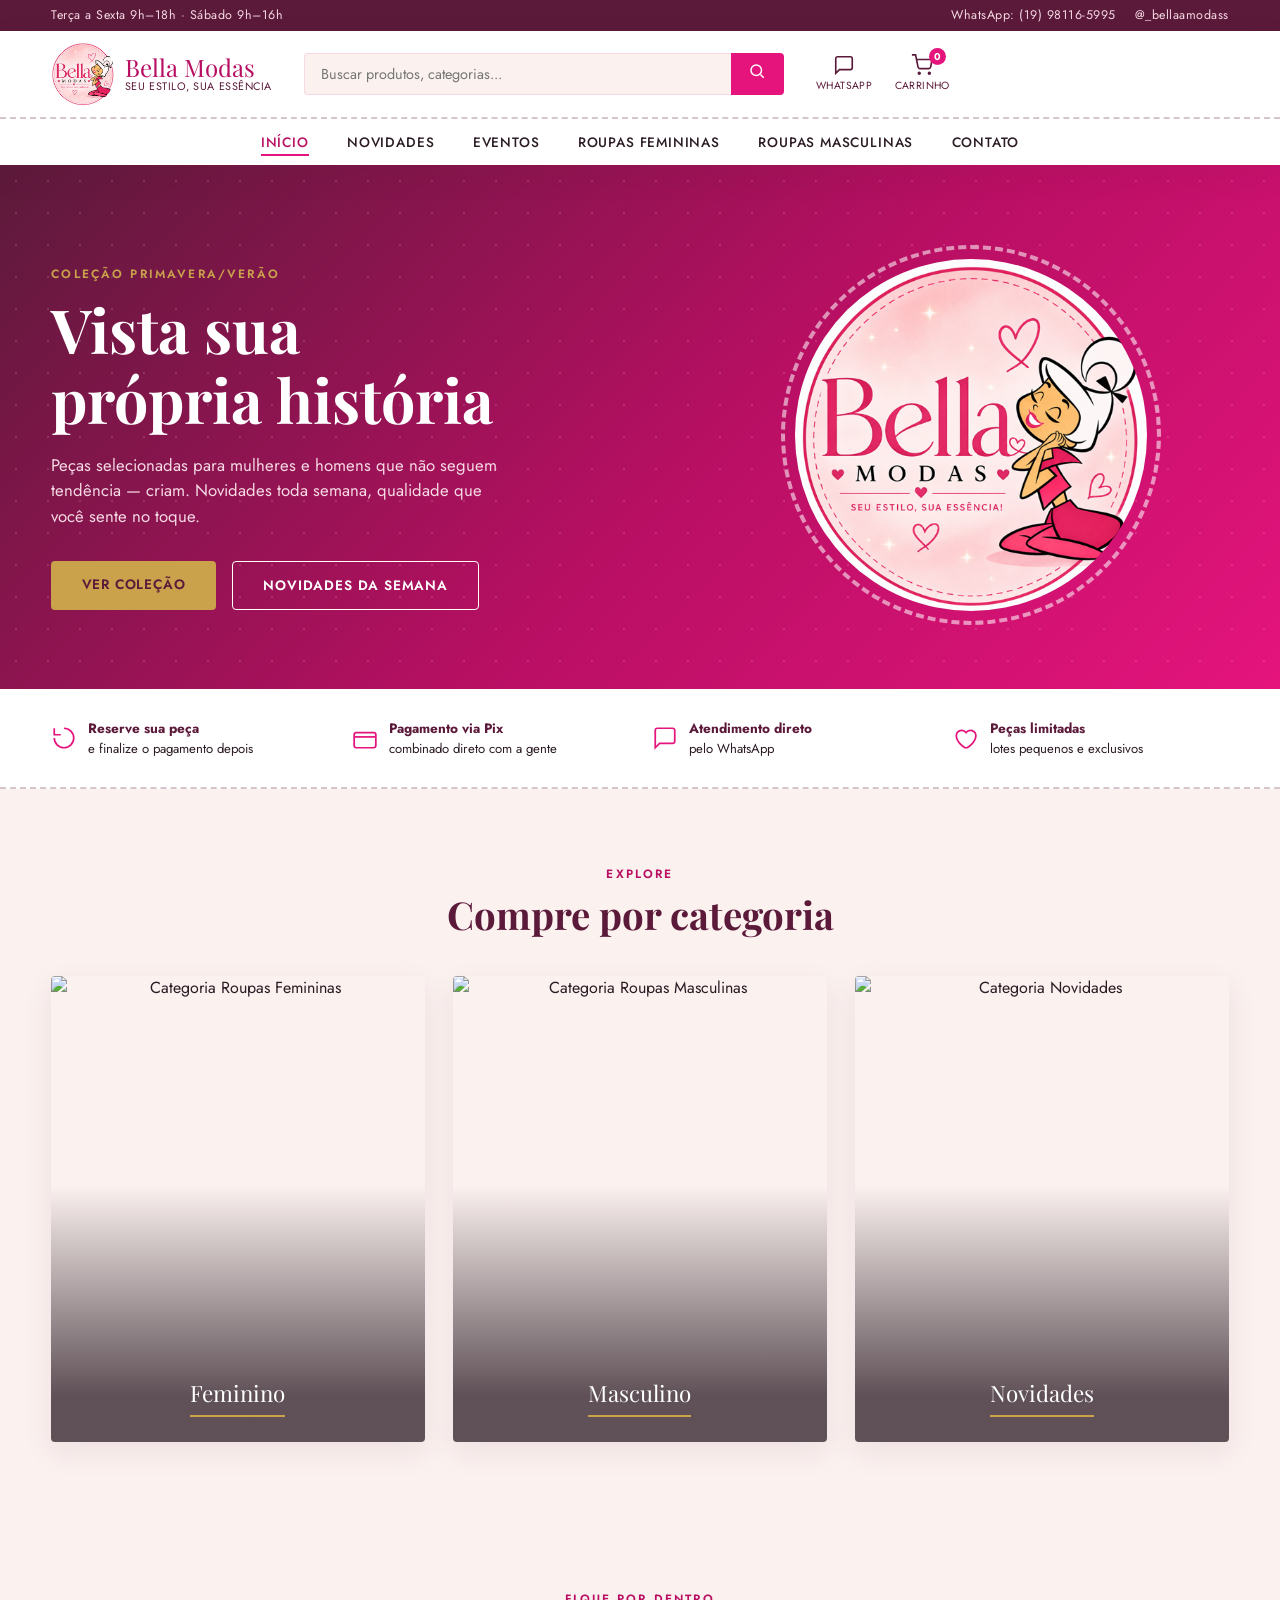
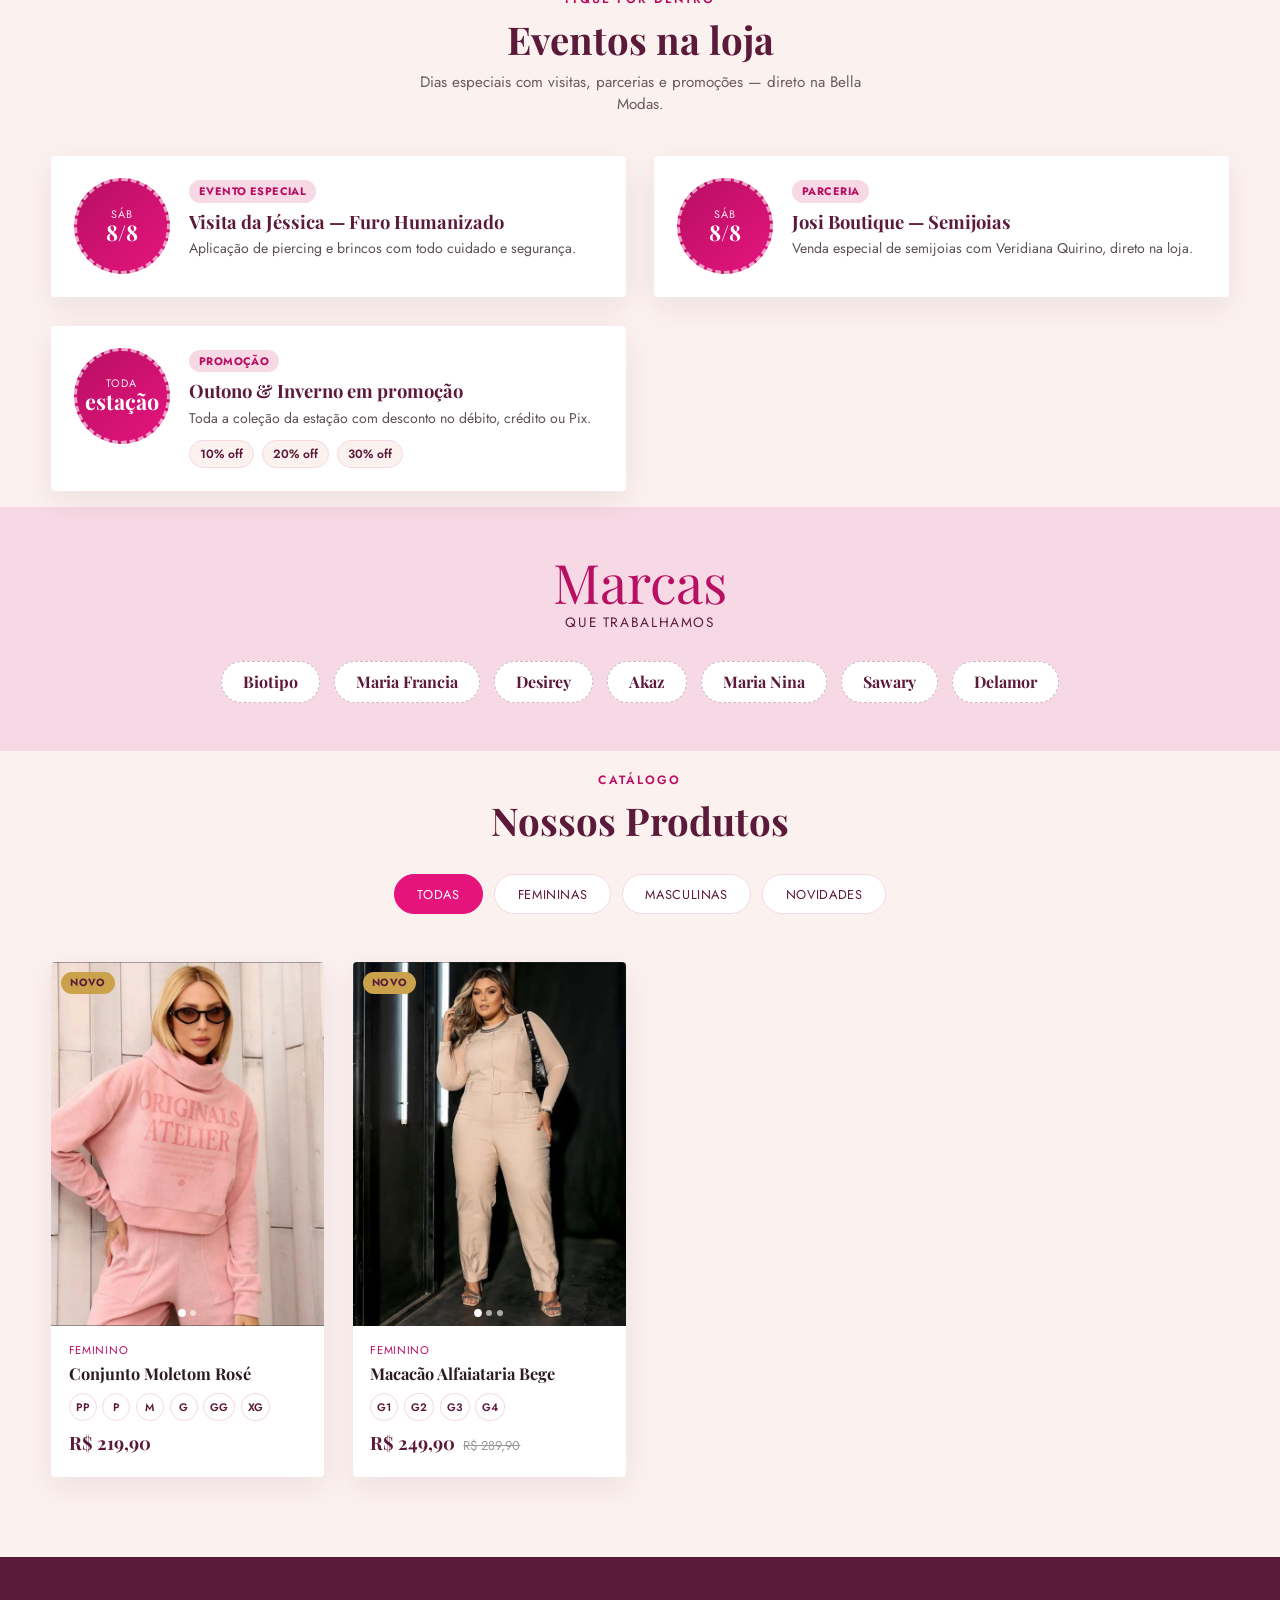
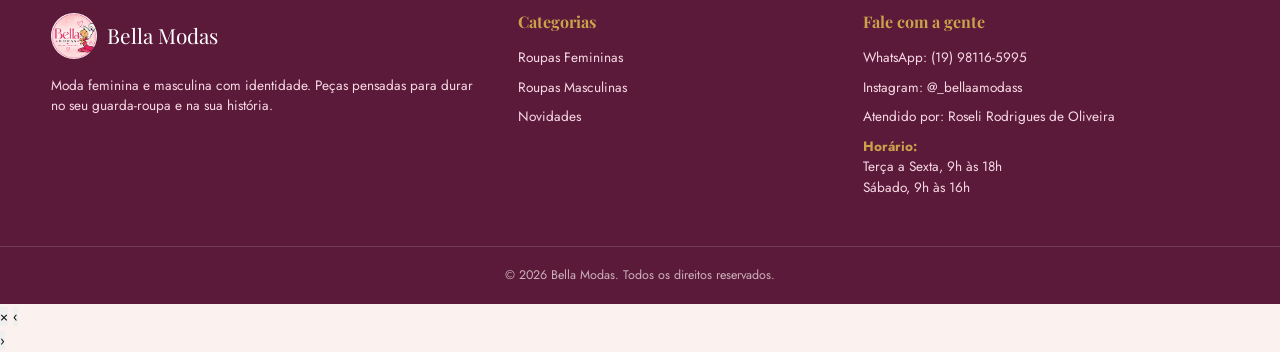
==== commit 38c885c2: "Atualizar o index.html" ====
--- a/index.html
+++ b/index.html
@@ -1,272 +1,281 @@
-<!DOCTYPE html>
-<html lang="pt-BR">
-  <head>
-    <meta charset="UTF-8" />
-    <meta name="viewport" content="width=device-width, initial-scale=1.0" />
-    <title>Bella Modas | Seu Estilo, Sua Essência</title>
-    <meta name="description" content="Bella Modas — moda feminina e masculina com as últimas tendências. Novidades toda semana, entrega para todo o Brasil." />
-    <link rel="preconnect" href="https://fonts.googleapis.com" />
-    <link href="https://fonts.googleapis.com/css2?family=Playfair+Display:wght@600;700;800&family=Dancing+Script:wght@700&family=Jost:wght@400;500;600;700&display=swap" rel="stylesheet" />
-    <link rel="stylesheet" href="style.css" />
-  </head>
-  <body>
-    <!-- ===================== BARRA UTILITÁRIA ===================== -->
-    <div class="topbar">
-      <div class="container">
-        <span>Terça a Sexta 9h–18h · Sábado 9h–16h</span>
-        <div class="topbar-links">
-          <!-- Troque o número abaixo (com DDI 55 e DDD) pelo WhatsApp real da loja -->
-          <a href="https://wa.me/5519981165995" target="_blank" rel="noopener">WhatsApp: (19) 98116-5995</a>
-          <a href="https://www.instagram.com/_bellaamodass/" target="_blank" rel="noopener">@_bellaamodass</a>
-        </div>
-      </div>
-    </div>
-
-    <!-- ===================== HEADER ===================== -->
-    <header class="site-header">
-      <div class="container header-main">
-        <a href="#inicio" class="logo-link">
-          <img src="logo.png" alt="Logo Bella Modas" />
-          <div class="logo-text">
-            <span class="brand">Bella Modas</span>
-            <span class="tagline">Seu estilo, sua essência</span>
-          </div>
-        </a>
-
-        <form class="search-form" id="searchForm">
-          <input type="text" id="searchInput" placeholder="Buscar produtos, categorias..." aria-label="Buscar produtos" />
-          <button type="submit" aria-label="Buscar">
-            <svg width="18" height="18" viewBox="0 0 24 24" fill="none" stroke="white" stroke-width="2"><circle cx="11" cy="11" r="7"/><line x1="21" y1="21" x2="16.65" y2="16.65"/></svg>
-          </button>
-        </form>
-
-        <div class="header-actions">
-          <!-- Troque o número abaixo pelo WhatsApp real da loja -->
-          <a class="icon-btn" href="https://wa.me/5519981165995" target="_blank" rel="noopener">
-            <svg viewBox="0 0 24 24" fill="none" stroke-width="1.8"><path d="M21 15a2 2 0 0 1-2 2H7l-4 4V5a2 2 0 0 1 2-2h14a2 2 0 0 1 2 2z"/></svg>
-            WhatsApp
-          </a>
-          <button class="icon-btn" id="btnCart" type="button">
-            <svg viewBox="0 0 24 24" fill="none" stroke-width="1.8"><circle cx="9" cy="21" r="1"/><circle cx="20" cy="21" r="1"/><path d="M1 1h4l2.7 13.4a2 2 0 0 0 2 1.6h9.7a2 2 0 0 0 2-1.6L23 6H6"/></svg>
-            Carrinho
-            <span class="cart-count" id="cartCount">0</span>
-          </button>
-          <button class="menu-toggle" id="menuToggle" aria-label="Abrir menu">&#9776;</button>
-        </div>
-      </div>
-
-      <nav class="main-nav">
-        <ul class="nav-list" id="navList">
-          <li><a href="#inicio" class="active">Início</a></li>
-          <li><a href="#novidades" data-filter="novidade">Novidades</a></li>
-          <li><a href="#eventos">Eventos</a></li>
-          <li><a href="#produtos" data-filter="feminino">Roupas Femininas</a></li>
-          <li><a href="#produtos" data-filter="masculino">Roupas Masculinas</a></li>
-          <li><a href="#contato">Contato</a></li>
-        </ul>
-      </nav>
-    </header>
-
-    <!-- ===================== HERO ===================== -->
-    <section class="hero" id="inicio">
-      <div class="hero-stars"></div>
-      <div class="container">
-        <div class="hero-copy">
-          <span class="eyebrow">Coleção Primavera/Verão</span>
-          <h1>Vista sua<br />própria história</h1>
-          <p>Peças selecionadas para mulheres e homens que não seguem tendência — criam. Novidades toda semana, qualidade que você sente no toque.</p>
-          <div class="hero-actions">
-            <a href="#produtos" class="btn btn-primary">Ver Coleção</a>
-            <a href="#novidades" class="btn btn-outline">Novidades da Semana</a>
-          </div>
-        </div>
-        <div class="hero-badge">
-          <img src="logo.png" alt="Bella Modas" />
-        </div>
-      </div>
-    </section>
-
-    <!-- ===================== BENEFÍCIOS ===================== -->
-    <section class="beneficios">
-      <div class="container">
-        <div class="beneficio">
-          <svg viewBox="0 0 24 24" fill="none" stroke-width="1.6"><path d="M3 12a9 9 0 1 0 9-9"/><path d="M3 3v6h6"/></svg>
-          <div><strong>Reserve sua peça</strong>e finalize o pagamento depois</div>
-        </div>
-        <div class="beneficio">
-          <svg viewBox="0 0 24 24" fill="none" stroke-width="1.6"><rect x="2" y="7" width="20" height="14" rx="2"/><path d="M2 11h20"/></svg>
-          <div><strong>Pagamento via Pix</strong>combinado direto com a gente</div>
-        </div>
-        <div class="beneficio">
-          <svg viewBox="0 0 24 24" fill="none" stroke-width="1.6"><path d="M21 15a2 2 0 0 1-2 2H7l-4 4V5a2 2 0 0 1 2-2h14a2 2 0 0 1 2 2z"/></svg>
-          <div><strong>Atendimento direto</strong>pelo WhatsApp</div>
-        </div>
-        <div class="beneficio">
-          <svg viewBox="0 0 24 24" fill="none" stroke-width="1.6"><path d="M12 21s-8-4.6-8-11a5 5 0 0 1 9-3 5 5 0 0 1 9 3c0 6.4-8 11-8 11z"/></svg>
-          <div><strong>Peças limitadas</strong>lotes pequenos e exclusivos</div>
-        </div>
-      </div>
-    </section>
-
-    <!-- ===================== CATEGORIAS ===================== -->
-    <section class="categorias container">
-      <span class="eyebrow">Explore</span>
-      <h2 class="section-title">Compre por categoria</h2>
-      <div class="categoria-grid">
-        <div class="categoria-card" data-filter="feminino">
-          <img src="https://placehold.co/500x625/e5147d/fbf1ef?text=Feminino" alt="Categoria Roupas Femininas" />
-          <div class="categoria-overlay"><span>Feminino</span></div>
-        </div>
-        <div class="categoria-card" data-filter="masculino">
-          <img src="https://placehold.co/500x625/5c1a3a/fbf1ef?text=Masculino" alt="Categoria Roupas Masculinas" />
-          <div class="categoria-overlay"><span>Masculino</span></div>
-        </div>
-        <div class="categoria-card" data-filter="novidade">
-          <img src="https://placehold.co/500x625/c9a24b/2b1b24?text=Novidades" alt="Categoria Novidades" />
-          <div class="categoria-overlay"><span>Novidades</span></div>
-        </div>
-      </div>
-    </section>
-
-    <!-- ===================== EVENTOS NA LOJA ===================== -->
-    <section class="eventos container" id="eventos">
-      <span class="eyebrow">Fique por dentro</span>
-      <h2 class="section-title">Eventos na loja</h2>
-      <p class="eventos-sub">Dias especiais com visitas, parcerias e promoções — direto na Bella Modas.</p>
-      <div class="evento-grid" id="eventoGrid"></div>
-    </section>
-
-    <!-- ===================== MARCAS ===================== -->
-    <section class="marcas">
-      <div class="container">
-        <span class="marcas-script">Marcas</span>
-        <p class="marcas-sub">Que trabalhamos</p>
-        <ul class="marcas-lista">
-          <li>Biotipo</li>
-          <li>Maria Francia</li>
-          <li>Desirey</li>
-          <li>Akaz</li>
-          <li>Maria Nina</li>
-          <li>Sawary</li>
-          <li>Delamor</li>
-        </ul>
-      </div>
-    </section>
-
-    <!-- ===================== PRODUTOS ===================== -->
-    <section class="produtos container" id="produtos">
-      <span class="eyebrow" id="novidades">Catálogo</span>
-      <h2 class="section-title">Nossos Produtos</h2>
-
-      <div class="tabs">
-        <button class="tab-btn active" data-filter="todos">Todas</button>
-        <button class="tab-btn" data-filter="feminino">Femininas</button>
-        <button class="tab-btn" data-filter="masculino">Masculinas</button>
-        <button class="tab-btn" data-filter="novidade">Novidades</button>
-      </div>
-
-      <div class="produto-grid" id="produtoGrid"></div>
-    </section>
-
-    <!-- ===================== FOOTER ===================== -->
-    <footer class="site-footer" id="contato">
-      <div class="container footer-grid">
-        <div class="footer-col">
-          <div class="footer-logo">
-            <img src="logo.png" alt="Bella Modas" />
-            <span>Bella Modas</span>
-          </div>
-          <p>Moda feminina e masculina com identidade. Peças pensadas para durar no seu guarda-roupa e na sua história.</p>
-        </div>
-        <div class="footer-col">
-          <h4>Categorias</h4>
-          <a href="#produtos" data-filter="feminino">Roupas Femininas</a>
-          <a href="#produtos" data-filter="masculino">Roupas Masculinas</a>
-          <a href="#produtos" data-filter="novidade">Novidades</a>
-        </div>
-        <div class="footer-col">
-          <h4>Fale com a gente</h4>
-          <!-- Troque os dados abaixo pelos reais da loja -->
-          <a href="https://wa.me/5519981165995" target="_blank" rel="noopener">WhatsApp: (19) 98116-5995</a>
-          <a href="https://www.instagram.com/_bellaamodass/" target="_blank" rel="noopener">Instagram: @_bellaamodass</a>
-          <p>Atendido por: Roseli Rodrigues de Oliveira</p>
-          <p style="margin-top:0.6rem;"><strong style="color:var(--dourado);">Horário:</strong><br />Terça a Sexta, 9h às 18h<br />Sábado, 9h às 16h</p>
-        </div>
-      </div>
-      <div class="footer-bottom">
-        &copy; 2026 Bella Modas. Todos os direitos reservados.
-      </div>
-    </footer>
-
-    <!-- ===================== CARRINHO ===================== -->
-    <div class="overlay" id="overlay"></div>
-
-    <aside class="cart-drawer" id="cartDrawer" aria-label="Carrinho de compras">
-      <div class="cart-header">
-        <h3>Seu Carrinho</h3>
-        <button class="cart-close" id="cartClose" aria-label="Fechar carrinho">&times;</button>
-      </div>
-      <div class="cart-items" id="cartItems"></div>
-      <div class="cart-footer">
-        <div class="cart-subtotal">
-          <span>Subtotal</span>
-          <span id="cartSubtotal">R$ 0,00</span>
-        </div>
-        <button class="btn btn-primary" id="btnCheckout">Reservar Peças</button>
-      </div>
-    </aside>
-
-    <!-- ===================== MODAL CHECKOUT ===================== -->
-    <div class="modal" id="checkoutModal">
-      <div class="modal-box">
-        <button class="modal-close" id="checkoutClose" aria-label="Fechar">&times;</button>
-
-        <div id="checkoutForm">
-          <h3>Reservar Peças</h3>
-          <p class="aviso">Suas peças ficam reservadas aguardando pagamento. Ao confirmar, você será direcionada(o) ao WhatsApp da loja com o pedido pronto — combinamos ali a entrega/retirada e você paga via Pix.</p>
-
-          <form id="formPedido">
-            <div class="form-group">
-              <label for="nomeCompleto">Nome completo</label>
-              <input type="text" id="nomeCompleto" required />
-            </div>
-            <div class="form-group">
-              <label for="telefone">Seu WhatsApp</label>
-              <input type="tel" id="telefone" placeholder="(19) 98116-5995" required />
-            </div>
-
-            <label style="display:block; margin-bottom:0.5rem; font-size:0.78rem; text-transform:uppercase; letter-spacing:0.04em; color:var(--vinho);">Como prefere receber</label>
-            <div class="pagamento-opcoes">
-              <label>
-                <input type="radio" name="entrega" value="retirada" checked />
-                <span>Retirar na loja</span>
-              </label>
-              <label>
-                <input type="radio" name="entrega" value="entrega" />
-                <span>Combinar entrega</span>
-              </label>
-            </div>
-
-            <div class="cart-subtotal">
-              <span>Total da reserva</span>
-              <span id="checkoutTotal">R$ 0,00</span>
-            </div>
-
-            <button type="submit" class="btn btn-primary" style="width:100%;">Reservar e Falar no WhatsApp</button>
-          </form>
-        </div>
-
-        <div id="checkoutConfirmacao" class="confirmacao" style="display:none;">
-          <svg viewBox="0 0 24 24" fill="none" stroke-width="1.6"><circle cx="12" cy="12" r="10"/><path d="M8 12l3 3 5-6"/></svg>
-          <h3>Peças reservadas!</h3>
-          <p id="confirmacaoTexto">Abrimos o WhatsApp com o seu pedido. Finalize o pagamento via Pix por lá para confirmarmos a reserva.</p>
-          <button class="btn btn-primary" id="fecharConfirmacao">Continuar comprando</button>
-        </div>
-      </div>
-    </div>
-
-    <div class="toast" id="toast"></div>
-
-    <script src="script.js"></script>
-  </body>
-</html>
+<!DOCTYPE html>
+<html lang="pt-BR">
+  <head>
+    <meta charset="UTF-8" />
+    <meta name="viewport" content="width=device-width, initial-scale=1.0" />
+    <title>Bella Modas | Seu Estilo, Sua Essência</title>
+    <meta name="description" content="Bella Modas — moda feminina e masculina com as últimas tendências. Novidades toda semana, entrega para todo o Brasil." />
+    <link rel="preconnect" href="https://fonts.googleapis.com" />
+    <link href="https://fonts.googleapis.com/css2?family=Playfair+Display:wght@600;700;800&family=Dancing+Script:wght@700&family=Jost:wght@400;500;600;700&display=swap" rel="stylesheet" />
+    <link rel="stylesheet" href="style.css" />
+  </head>
+  <body>
+    <!-- ===================== BARRA UTILITÁRIA ===================== -->
+    <div class="topbar">
+      <div class="container">
+        <span>Terça a Sexta 9h–18h · Sábado 9h–16h</span>
+        <div class="topbar-links">
+          <!-- Troque o número abaixo (com DDI 55 e DDD) pelo WhatsApp real da loja -->
+          <a href="https://wa.me/5519981165995" target="_blank" rel="noopener">WhatsApp: (19) 98116-5995</a>
+          <a href="https://www.instagram.com/_bellaamodass/" target="_blank" rel="noopener">@_bellaamodass</a>
+        </div>
+      </div>
+    </div>
+
+    <!-- ===================== HEADER ===================== -->
+    <header class="site-header">
+      <div class="container header-main">
+        <a href="#inicio" class="logo-link">
+          <img src="logo.png" alt="Logo Bella Modas" />
+          <div class="logo-text">
+            <span class="brand">Bella Modas</span>
+            <span class="tagline">Seu estilo, sua essência</span>
+          </div>
+        </a>
+
+        <form class="search-form" id="searchForm">
+          <input type="text" id="searchInput" placeholder="Buscar produtos, categorias..." aria-label="Buscar produtos" />
+          <button type="submit" aria-label="Buscar">
+            <svg width="18" height="18" viewBox="0 0 24 24" fill="none" stroke="white" stroke-width="2"><circle cx="11" cy="11" r="7"/><line x1="21" y1="21" x2="16.65" y2="16.65"/></svg>
+          </button>
+        </form>
+
+        <div class="header-actions">
+          <!-- Troque o número abaixo pelo WhatsApp real da loja -->
+          <a class="icon-btn" href="https://wa.me/5519981165995" target="_blank" rel="noopener">
+            <svg viewBox="0 0 24 24" fill="none" stroke-width="1.8"><path d="M21 15a2 2 0 0 1-2 2H7l-4 4V5a2 2 0 0 1 2-2h14a2 2 0 0 1 2 2z"/></svg>
+            WhatsApp
+          </a>
+          <button class="icon-btn" id="btnCart" type="button">
+            <svg viewBox="0 0 24 24" fill="none" stroke-width="1.8"><circle cx="9" cy="21" r="1"/><circle cx="20" cy="21" r="1"/><path d="M1 1h4l2.7 13.4a2 2 0 0 0 2 1.6h9.7a2 2 0 0 0 2-1.6L23 6H6"/></svg>
+            Carrinho
+            <span class="cart-count" id="cartCount">0</span>
+          </button>
+          <button class="menu-toggle" id="menuToggle" aria-label="Abrir menu">&#9776;</button>
+        </div>
+      </div>
+
+      <nav class="main-nav">
+        <ul class="nav-list" id="navList">
+          <li><a href="#inicio" class="active">Início</a></li>
+          <li><a href="#novidades" data-filter="novidade">Novidades</a></li>
+          <li><a href="#eventos">Eventos</a></li>
+          <li><a href="#produtos" data-filter="feminino">Roupas Femininas</a></li>
+          <li><a href="#produtos" data-filter="masculino">Roupas Masculinas</a></li>
+          <li><a href="#contato">Contato</a></li>
+        </ul>
+      </nav>
+    </header>
+
+    <!-- ===================== HERO ===================== -->
+    <section class="hero" id="inicio">
+      <div class="hero-stars"></div>
+      <div class="container">
+        <div class="hero-copy">
+          <span class="eyebrow">Coleção Primavera/Verão</span>
+          <h1>Vista sua<br />própria história</h1>
+          <p>Peças selecionadas para mulheres e homens que não seguem tendência — criam. Novidades toda semana, qualidade que você sente no toque.</p>
+          <div class="hero-actions">
+            <a href="#produtos" class="btn btn-primary">Ver Coleção</a>
+            <a href="#novidades" class="btn btn-outline">Novidades da Semana</a>
+          </div>
+        </div>
+        <div class="hero-badge">
+          <img src="logo.png" alt="Bella Modas" />
+        </div>
+      </div>
+    </section>
+
+    <!-- ===================== BENEFÍCIOS ===================== -->
+    <section class="beneficios">
+      <div class="container">
+        <div class="beneficio">
+          <svg viewBox="0 0 24 24" fill="none" stroke-width="1.6"><path d="M3 12a9 9 0 1 0 9-9"/><path d="M3 3v6h6"/></svg>
+          <div><strong>Reserve sua peça</strong>e finalize o pagamento depois</div>
+        </div>
+        <div class="beneficio">
+          <svg viewBox="0 0 24 24" fill="none" stroke-width="1.6"><rect x="2" y="7" width="20" height="14" rx="2"/><path d="M2 11h20"/></svg>
+          <div><strong>Pagamento via Pix</strong>combinado direto com a gente</div>
+        </div>
+        <div class="beneficio">
+          <svg viewBox="0 0 24 24" fill="none" stroke-width="1.6"><path d="M21 15a2 2 0 0 1-2 2H7l-4 4V5a2 2 0 0 1 2-2h14a2 2 0 0 1 2 2z"/></svg>
+          <div><strong>Atendimento direto</strong>pelo WhatsApp</div>
+        </div>
+        <div class="beneficio">
+          <svg viewBox="0 0 24 24" fill="none" stroke-width="1.6"><path d="M12 21s-8-4.6-8-11a5 5 0 0 1 9-3 5 5 0 0 1 9 3c0 6.4-8 11-8 11z"/></svg>
+          <div><strong>Peças limitadas</strong>lotes pequenos e exclusivos</div>
+        </div>
+      </div>
+    </section>
+
+    <!-- ===================== CATEGORIAS ===================== -->
+    <section class="categorias container">
+      <span class="eyebrow">Explore</span>
+      <h2 class="section-title">Compre por categoria</h2>
+      <div class="categoria-grid">
+        <div class="categoria-card" data-filter="feminino">
+          <img src="https://placehold.co/500x625/e5147d/fbf1ef?text=Feminino" alt="Categoria Roupas Femininas" />
+          <div class="categoria-overlay"><span>Feminino</span></div>
+        </div>
+        <div class="categoria-card" data-filter="masculino">
+          <img src="https://placehold.co/500x625/5c1a3a/fbf1ef?text=Masculino" alt="Categoria Roupas Masculinas" />
+          <div class="categoria-overlay"><span>Masculino</span></div>
+        </div>
+        <div class="categoria-card" data-filter="novidade">
+          <img src="https://placehold.co/500x625/c9a24b/2b1b24?text=Novidades" alt="Categoria Novidades" />
+          <div class="categoria-overlay"><span>Novidades</span></div>
+        </div>
+      </div>
+    </section>
+
+    <!-- ===================== EVENTOS NA LOJA ===================== -->
+    <section class="eventos container" id="eventos">
+      <span class="eyebrow">Fique por dentro</span>
+      <h2 class="section-title">Eventos na loja</h2>
+      <p class="eventos-sub">Dias especiais com visitas, parcerias e promoções — direto na Bella Modas.</p>
+      <div class="evento-grid" id="eventoGrid"></div>
+    </section>
+
+    <!-- ===================== MARCAS ===================== -->
+    <section class="marcas">
+      <div class="container">
+        <span class="marcas-script">Marcas</span>
+        <p class="marcas-sub">Que trabalhamos</p>
+        <ul class="marcas-lista">
+          <li>Biotipo</li>
+          <li>Maria Francia</li>
+          <li>Desirey</li>
+          <li>Akaz</li>
+          <li>Maria Nina</li>
+          <li>Sawary</li>
+          <li>Delamor</li>
+        </ul>
+      </div>
+    </section>
+
+    <!-- ===================== PRODUTOS ===================== -->
+    <section class="produtos container" id="produtos">
+      <span class="eyebrow" id="novidades">Catálogo</span>
+      <h2 class="section-title">Nossos Produtos</h2>
+
+      <div class="tabs">
+        <button class="tab-btn active" data-filter="todos">Todas</button>
+        <button class="tab-btn" data-filter="feminino">Femininas</button>
+        <button class="tab-btn" data-filter="masculino">Masculinas</button>
+        <button class="tab-btn" data-filter="novidade">Novidades</button>
+      </div>
+
+      <div class="produto-grid" id="produtoGrid"></div>
+    </section>
+
+    <!-- ===================== FOOTER ===================== -->
+    <footer class="site-footer" id="contato">
+      <div class="container footer-grid">
+        <div class="footer-col">
+          <div class="footer-logo">
+            <img src="logo.png" alt="Bella Modas" />
+            <span>Bella Modas</span>
+          </div>
+          <p>Moda feminina e masculina com identidade. Peças pensadas para durar no seu guarda-roupa e na sua história.</p>
+        </div>
+        <div class="footer-col">
+          <h4>Categorias</h4>
+          <a href="#produtos" data-filter="feminino">Roupas Femininas</a>
+          <a href="#produtos" data-filter="masculino">Roupas Masculinas</a>
+          <a href="#produtos" data-filter="novidade">Novidades</a>
+        </div>
+        <div class="footer-col">
+          <h4>Fale com a gente</h4>
+          <!-- Troque os dados abaixo pelos reais da loja -->
+          <a href="https://wa.me/5519981165995" target="_blank" rel="noopener">WhatsApp: (19) 98116-5995</a>
+          <a href="https://www.instagram.com/_bellaamodass/" target="_blank" rel="noopener">Instagram: @_bellaamodass</a>
+          <p>Atendido por: Roseli Rodrigues de Oliveira</p>
+          <p style="margin-top:0.6rem;"><strong style="color:var(--dourado);">Horário:</strong><br />Terça a Sexta, 9h às 18h<br />Sábado, 9h às 16h</p>
+        </div>
+      </div>
+      <div class="footer-bottom">
+        &copy; 2026 Bella Modas. Todos os direitos reservados.
+      </div>
+    </footer>
+
+    <!-- ===================== CARRINHO ===================== -->
+    <div class="overlay" id="overlay"></div>
+
+    <aside class="cart-drawer" id="cartDrawer" aria-label="Carrinho de compras">
+      <div class="cart-header">
+        <h3>Seu Carrinho</h3>
+        <button class="cart-close" id="cartClose" aria-label="Fechar carrinho">&times;</button>
+      </div>
+      <div class="cart-items" id="cartItems"></div>
+      <div class="cart-footer">
+        <div class="cart-subtotal">
+          <span>Subtotal</span>
+          <span id="cartSubtotal">R$ 0,00</span>
+        </div>
+        <button class="btn btn-primary" id="btnCheckout">Reservar Peças</button>
+      </div>
+    </aside>
+
+    <!-- ===================== MODAL CHECKOUT ===================== -->
+    <div class="modal" id="checkoutModal">
+      <div class="modal-box">
+        <button class="modal-close" id="checkoutClose" aria-label="Fechar">&times;</button>
+
+        <div id="checkoutForm">
+          <h3>Reservar Peças</h3>
+          <p class="aviso">Suas peças ficam reservadas aguardando pagamento. Ao confirmar, você será direcionada(o) ao WhatsApp da loja com o pedido pronto — combinamos ali a entrega/retirada e você paga via Pix.</p>
+
+          <form id="formPedido">
+            <div class="form-group">
+              <label for="nomeCompleto">Nome completo</label>
+              <input type="text" id="nomeCompleto" required />
+            </div>
+            <div class="form-group">
+              <label for="telefone">Seu WhatsApp</label>
+              <input type="tel" id="telefone" placeholder="(19) 98116-5995" required />
+            </div>
+
+            <label style="display:block; margin-bottom:0.5rem; font-size:0.78rem; text-transform:uppercase; letter-spacing:0.04em; color:var(--vinho);">Como prefere receber</label>
+            <div class="pagamento-opcoes">
+              <label>
+                <input type="radio" name="entrega" value="retirada" checked />
+                <span>Retirar na loja</span>
+              </label>
+              <label>
+                <input type="radio" name="entrega" value="entrega" />
+                <span>Combinar entrega</span>
+              </label>
+            </div>
+
+            <div class="cart-subtotal">
+              <span>Total da reserva</span>
+              <span id="checkoutTotal">R$ 0,00</span>
+            </div>
+
+            <button type="submit" class="btn btn-primary" style="width:100%;">Reservar e Falar no WhatsApp</button>
+          </form>
+        </div>
+
+        <div id="checkoutConfirmacao" class="confirmacao" style="display:none;">
+          <svg viewBox="0 0 24 24" fill="none" stroke-width="1.6"><circle cx="12" cy="12" r="10"/><path d="M8 12l3 3 5-6"/></svg>
+          <h3>Peças reservadas!</h3>
+          <p id="confirmacaoTexto">Abrimos o WhatsApp com o seu pedido. Finalize o pagamento via Pix por lá para confirmarmos a reserva.</p>
+          <button class="btn btn-primary" id="fecharConfirmacao">Continuar comprando</button>
+        </div>
+      </div>
+    </div>
+
+    <!-- ===================== LIGHTBOX (FOTO EM TELA GRANDE) ===================== -->
+    <div class="lightbox" id="lightbox">
+      <button class="lightbox-close" id="lightboxClose" aria-label="Fechar foto">&times;</button>
+      <button class="lightbox-nav lightbox-prev" id="lightboxPrev" aria-label="Foto anterior">&#8249;</button>
+      <img id="lightboxImg" src="" alt="" />
+      <button class="lightbox-nav lightbox-next" id="lightboxNext" aria-label="Próxima foto">&#8250;</button>
+      <div class="lightbox-dots" id="lightboxDots"></div>
+    </div>
+
+    <div class="toast" id="toast"></div>
+
+    <script src="script.js"></script>
+  </body>
+</html>
--- a/style.css
+++ b/style.css
@@ -622,6 +622,105 @@
   color: var(--rosa-escuro);
 }
 
+.tamanho-select {
+  display: flex;
+  gap: 0.35rem;
+  margin: 0.3rem 0 0.1rem;
+  flex-wrap: wrap;
+}
+
+.tamanho-btn {
+  min-width: 28px;
+  height: 28px;
+  padding: 0 6px;
+  border-radius: 50%;
+  border: 1.5px solid var(--creme-forte);
+  background: var(--branco);
+  color: var(--vinho);
+  font-size: 0.68rem;
+  font-weight: 600;
+  transition: all var(--transition);
+}
+
+.tamanho-btn:hover {
+  border-color: var(--rosa);
+}
+
+.tamanho-btn.active {
+  background: var(--rosa);
+  border-color: var(--rosa);
+  color: var(--branco);
+}
+
+.tamanho-select.tamanho-aviso .tamanho-btn {
+  animation: aviso-pulso 0.4s ease 2;
+}
+
+@keyframes aviso-pulso {
+  0%, 100% { border-color: var(--creme-forte); }
+  50% { border-color: var(--rosa); }
+}
+
+/* Carrossel de fotos dentro do card */
+.img-nav {
+  position: absolute;
+  top: 50%;
+  transform: translateY(-50%);
+  width: 30px;
+  height: 30px;
+  border-radius: 50%;
+  background: rgba(255, 255, 255, 0.85);
+  color: var(--vinho);
+  font-size: 1.1rem;
+  line-height: 1;
+  display: flex;
+  align-items: center;
+  justify-content: center;
+  opacity: 0;
+  transition: opacity var(--transition), background var(--transition);
+  z-index: 2;
+}
+
+.produto-thumb:hover .img-nav {
+  opacity: 1;
+}
+
+.img-nav:hover {
+  background: var(--branco);
+}
+
+.img-nav-prev {
+  left: 8px;
+}
+
+.img-nav-next {
+  right: 8px;
+}
+
+.img-dots {
+  position: absolute;
+  bottom: 10px;
+  left: 0;
+  right: 0;
+  display: flex;
+  justify-content: center;
+  gap: 5px;
+  z-index: 2;
+}
+
+.img-dot {
+  width: 6px;
+  height: 6px;
+  border-radius: 50%;
+  background: rgba(255, 255, 255, 0.6);
+  transition: background var(--transition), transform var(--transition);
+}
+
+.img-dot.active {
+  background: var(--branco);
+  transform: scale(1.3);
+}
+
 .produto-info h3 {
   font-size: 1.02rem;
   color: var(--carvao);
@@ -653,6 +752,50 @@
   color: var(--vinho);
   font-family: var(--serif);
   font-size: 1.2rem;
+}
+
+/* =========================================================
+   MARCAS QUE TRABALHAMOS
+   ========================================================= */
+.marcas {
+  background: var(--creme-forte);
+  padding: 3rem 0;
+  text-align: center;
+}
+
+.marcas-script {
+  display: block;
+  font-family: "Dancing Script", var(--serif);
+  font-size: clamp(2.4rem, 5vw, 3.4rem);
+  color: var(--rosa-escuro);
+  line-height: 1;
+}
+
+.marcas-sub {
+  font-size: 0.85rem;
+  text-transform: uppercase;
+  letter-spacing: 0.12em;
+  color: var(--vinho);
+  margin-top: 0.2rem;
+  margin-bottom: 1.8rem;
+}
+
+.marcas-lista {
+  display: flex;
+  flex-wrap: wrap;
+  justify-content: center;
+  gap: 0.9rem;
+}
+
+.marcas-lista li {
+  background: var(--branco);
+  border: 1.5px dashed rgba(92, 26, 58, 0.3);
+  color: var(--vinho);
+  font-family: var(--serif);
+  font-weight: 700;
+  font-size: 1rem;
+  padding: 0.5rem 1.3rem;
+  border-radius: 999px;
 }
 
 /* =========================================================
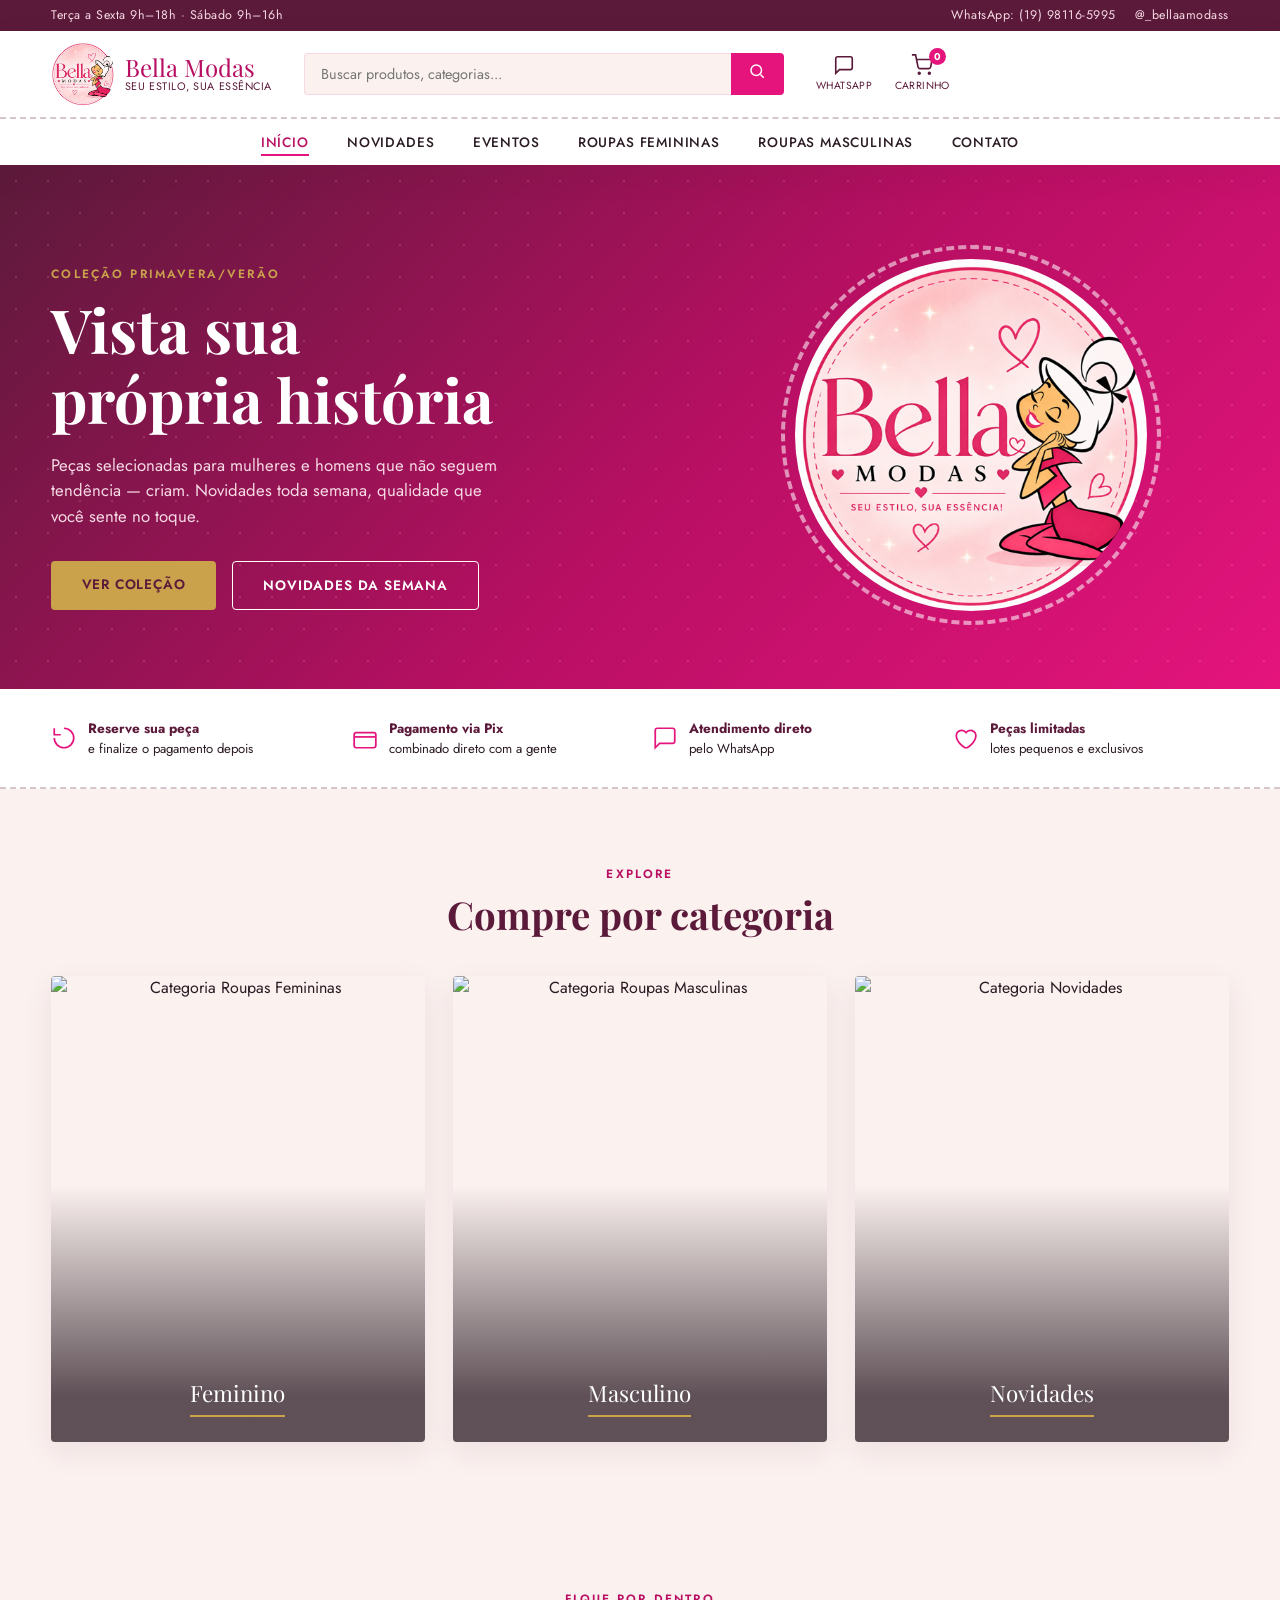
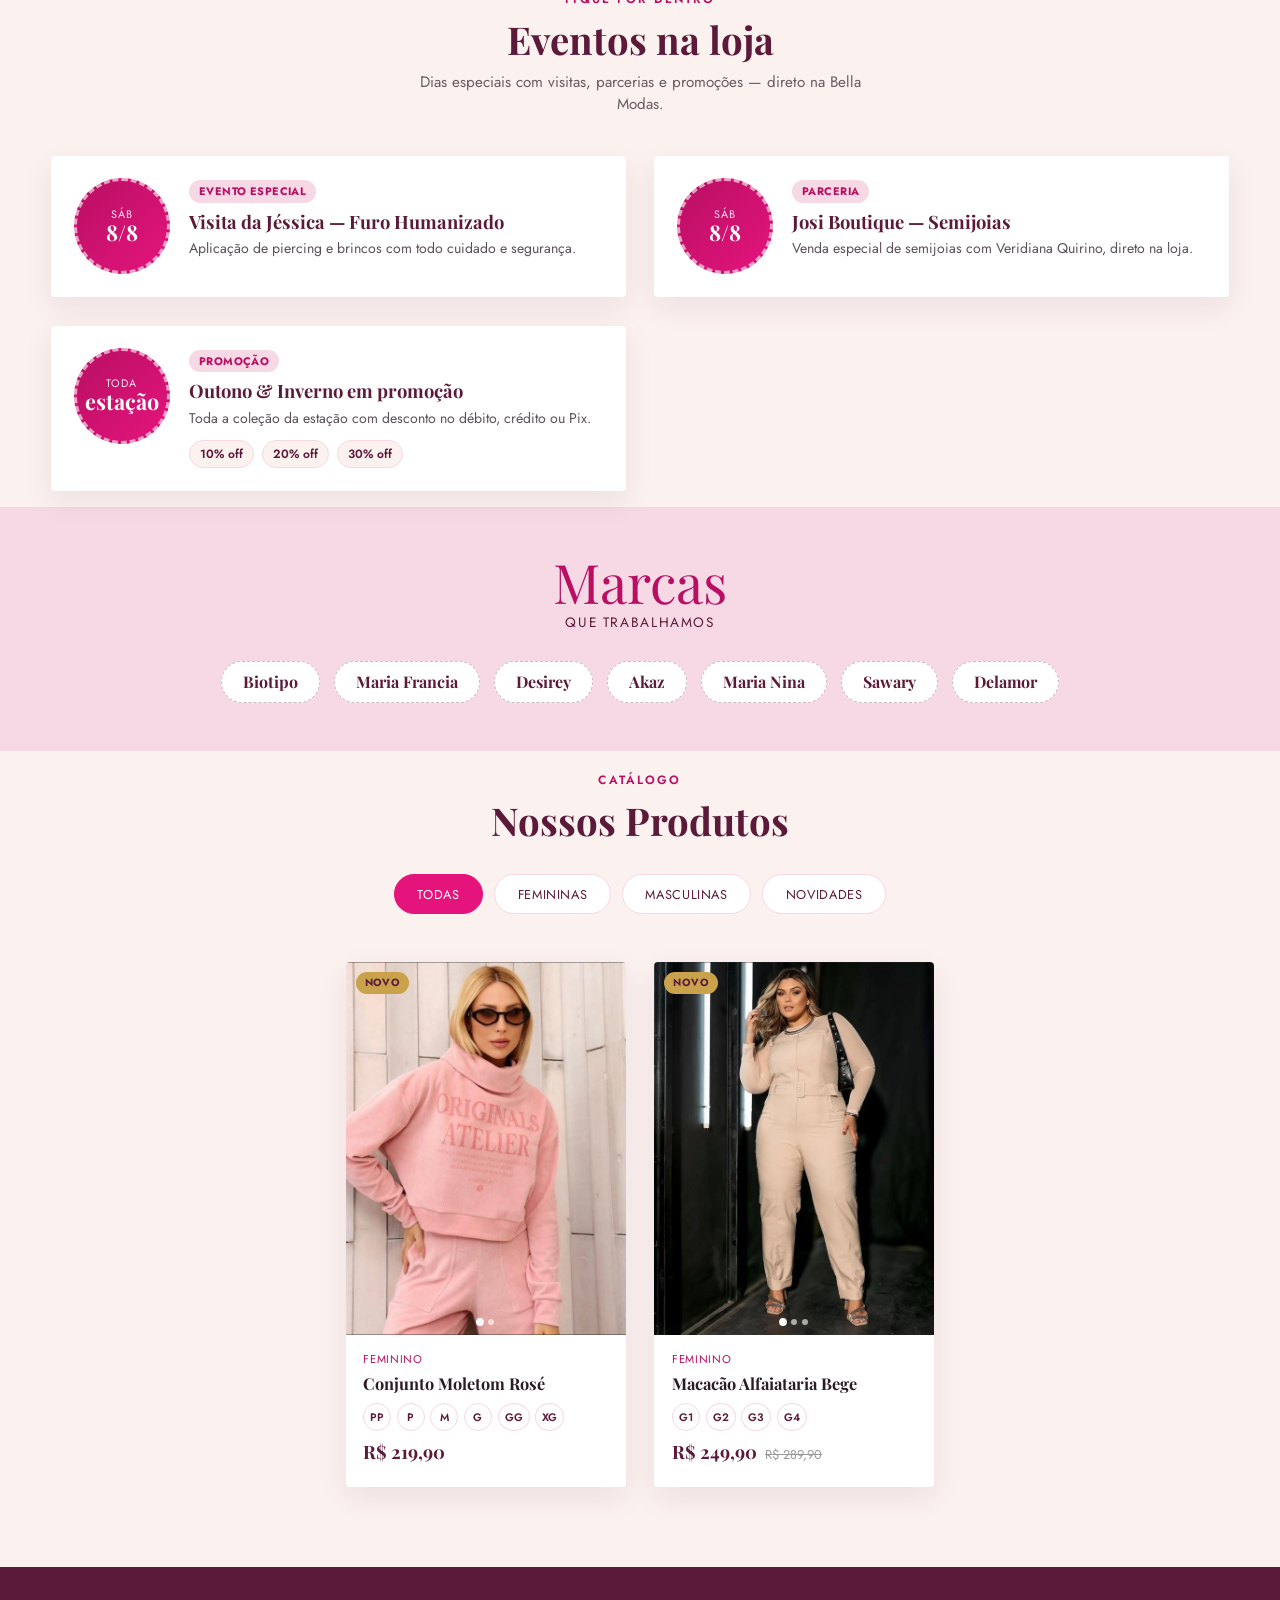
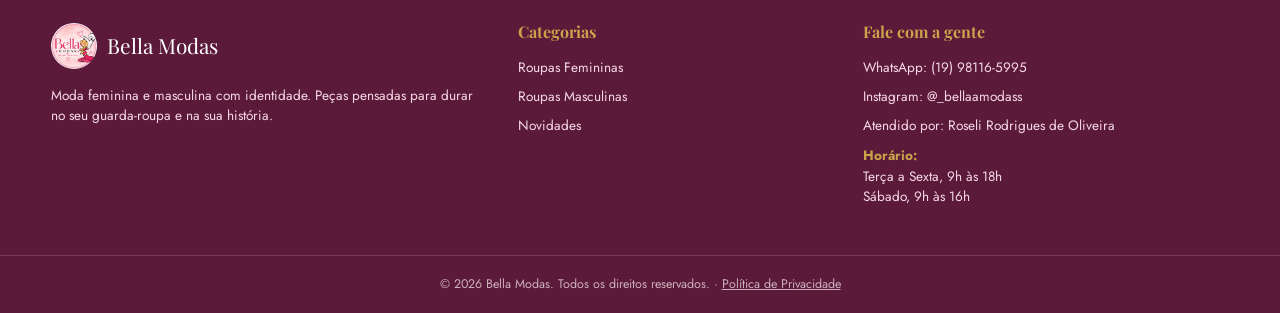
==== commit d8a2d118: "Add files via upload" ====
--- a/index.html
+++ b/index.html
@@ -1,270 +1,279 @@
-<!DOCTYPE html>
-<html lang="pt-BR">
-  <head>
-    <meta charset="UTF-8" />
-    <meta name="viewport" content="width=device-width, initial-scale=1.0" />
-    <title>Bella Modas | Seu Estilo, Sua Essência</title>
-    <meta name="description" content="Bella Modas — moda feminina e masculina com as últimas tendências. Novidades toda semana, entrega para todo o Brasil." />
-    <link rel="preconnect" href="https://fonts.googleapis.com" />
-    <link href="https://fonts.googleapis.com/css2?family=Playfair+Display:wght@600;700;800&family=Dancing+Script:wght@700&family=Jost:wght@400;500;600;700&display=swap" rel="stylesheet" />
-    <link rel="stylesheet" href="style.css" />
-  </head>
-  <body>
-    <!-- ===================== BARRA UTILITÁRIA ===================== -->
-    <div class="topbar">
-      <div class="container">
-        <span>Terça a Sexta 9h–18h · Sábado 9h–16h</span>
-        <div class="topbar-links">
-          <!-- Troque o número abaixo (com DDI 55 e DDD) pelo WhatsApp real da loja -->
-          <a href="https://wa.me/5519981165995" target="_blank" rel="noopener">WhatsApp: (19) 98116-5995</a>
-          <a href="https://www.instagram.com/_bellaamodass/" target="_blank" rel="noopener">@_bellaamodass</a>
-        </div>
-      </div>
-    </div>
-
-    <!-- ===================== HEADER ===================== -->
-    <header class="site-header">
-      <div class="container header-main">
-        <a href="#inicio" class="logo-link">
-          <img src="logo.png" alt="Logo Bella Modas" />
-          <div class="logo-text">
-            <span class="brand">Bella Modas</span>
-            <span class="tagline">Seu estilo, sua essência</span>
-          </div>
-        </a>
-
-        <form class="search-form" id="searchForm">
-          <input type="text" id="searchInput" placeholder="Buscar produtos, categorias..." aria-label="Buscar produtos" />
-          <button type="submit" aria-label="Buscar">
-            <svg width="18" height="18" viewBox="0 0 24 24" fill="none" stroke="white" stroke-width="2"><circle cx="11" cy="11" r="7"/><line x1="21" y1="21" x2="16.65" y2="16.65"/></svg>
-          </button>
-        </form>
-
-        <div class="header-actions">
-          <!-- Troque o número abaixo pelo WhatsApp real da loja -->
-          <a class="icon-btn" href="https://wa.me/5519981165995" target="_blank" rel="noopener">
-            <svg viewBox="0 0 24 24" fill="none" stroke-width="1.8"><path d="M21 15a2 2 0 0 1-2 2H7l-4 4V5a2 2 0 0 1 2-2h14a2 2 0 0 1 2 2z"/></svg>
-            WhatsApp
-          </a>
-          <button class="icon-btn" id="btnCart" type="button">
-            <svg viewBox="0 0 24 24" fill="none" stroke-width="1.8"><circle cx="9" cy="21" r="1"/><circle cx="20" cy="21" r="1"/><path d="M1 1h4l2.7 13.4a2 2 0 0 0 2 1.6h9.7a2 2 0 0 0 2-1.6L23 6H6"/></svg>
-            Carrinho
-            <span class="cart-count" id="cartCount">0</span>
-          </button>
-          <button class="menu-toggle" id="menuToggle" aria-label="Abrir menu">&#9776;</button>
-        </div>
-      </div>
-
-      <nav class="main-nav">
-        <ul class="nav-list" id="navList">
-          <li><a href="#inicio" class="active">Início</a></li>
-          <li><a href="#novidades" data-filter="novidade">Novidades</a></li>
-          <li><a href="#eventos">Eventos</a></li>
-          <li><a href="#produtos" data-filter="feminino">Roupas Femininas</a></li>
-          <li><a href="#produtos" data-filter="masculino">Roupas Masculinas</a></li>
-          <li><a href="#contato">Contato</a></li>
-        </ul>
-      </nav>
-    </header>
-
-    <!-- ===================== HERO ===================== -->
-    <section class="hero" id="inicio">
-      <div class="hero-stars"></div>
-      <div class="container">
-        <div class="hero-copy">
-          <span class="eyebrow">Coleção Primavera/Verão</span>
-          <h1>Vista sua<br />própria história</h1>
-          <p>Peças selecionadas para mulheres e homens que não seguem tendência — criam. Novidades toda semana, qualidade que você sente no toque.</p>
-          <div class="hero-actions">
-            <a href="#produtos" class="btn btn-primary">Ver Coleção</a>
-            <a href="#novidades" class="btn btn-outline">Novidades da Semana</a>
-          </div>
-        </div>
-        <div class="hero-badge">
-          <img src="logo.png" alt="Bella Modas" />
-        </div>
-      </div>
-    </section>
-
-    <!-- ===================== BENEFÍCIOS ===================== -->
-    <section class="beneficios">
-      <div class="container">
-        <div class="beneficio">
-          <svg viewBox="0 0 24 24" fill="none" stroke-width="1.6"><path d="M3 12a9 9 0 1 0 9-9"/><path d="M3 3v6h6"/></svg>
-          <div><strong>Reserve sua peça</strong>e finalize o pagamento depois</div>
-        </div>
-        <div class="beneficio">
-          <svg viewBox="0 0 24 24" fill="none" stroke-width="1.6"><rect x="2" y="7" width="20" height="14" rx="2"/><path d="M2 11h20"/></svg>
-          <div><strong>Pagamento via Pix</strong>combinado direto com a gente</div>
-        </div>
-        <div class="beneficio">
-          <svg viewBox="0 0 24 24" fill="none" stroke-width="1.6"><path d="M21 15a2 2 0 0 1-2 2H7l-4 4V5a2 2 0 0 1 2-2h14a2 2 0 0 1 2 2z"/></svg>
-          <div><strong>Atendimento direto</strong>pelo WhatsApp</div>
-        </div>
-        <div class="beneficio">
-          <svg viewBox="0 0 24 24" fill="none" stroke-width="1.6"><path d="M12 21s-8-4.6-8-11a5 5 0 0 1 9-3 5 5 0 0 1 9 3c0 6.4-8 11-8 11z"/></svg>
-          <div><strong>Peças limitadas</strong>lotes pequenos e exclusivos</div>
-        </div>
-      </div>
-    </section>
-
-    <!-- ===================== CATEGORIAS ===================== -->
-    <section class="categorias container">
-      <span class="eyebrow">Explore</span>
-      <h2 class="section-title">Compre por categoria</h2>
-      <div class="categoria-grid">
-        <div class="categoria-card" data-filter="feminino">
-          <img src="https://placehold.co/500x625/e5147d/fbf1ef?text=Feminino" alt="Categoria Roupas Femininas" />
-          <div class="categoria-overlay"><span>Feminino</span></div>
-        </div>
-        <div class="categoria-card" data-filter="masculino">
-          <img src="https://placehold.co/500x625/5c1a3a/fbf1ef?text=Masculino" alt="Categoria Roupas Masculinas" />
-          <div class="categoria-overlay"><span>Masculino</span></div>
-        </div>
-        <div class="categoria-card" data-filter="novidade">
-          <img src="https://placehold.co/500x625/c9a24b/2b1b24?text=Novidades" alt="Categoria Novidades" />
-          <div class="categoria-overlay"><span>Novidades</span></div>
-        </div>
-      </div>
-    </section>
-
-    <!-- ===================== EVENTOS NA LOJA ===================== -->
-    <section class="eventos container" id="eventos">
-      <span class="eyebrow">Fique por dentro</span>
-      <h2 class="section-title">Eventos na loja</h2>
-      <p class="eventos-sub">Dias especiais com visitas, parcerias e promoções — direto na Bella Modas.</p>
-      <div class="evento-grid" id="eventoGrid"></div>
-    </section>
-
-    <!-- ===================== MARCAS ===================== -->
-    <section class="marcas">
-      <div class="container">
-        <span class="marcas-script">Marcas</span>
-        <p class="marcas-sub">Que trabalhamos</p>
-        <ul class="marcas-lista">
-          <li>Biotipo</li>
-          <li>Maria Francia</li>
-          <li>Desirey</li>
-          <li>Akaz</li>
-          <li>Maria Nina</li>
-          <li>Sawary</li>
-          <li>Delamor</li>
-        </ul>
-      </div>
-    </section>
-
-    <!-- ===================== PRODUTOS ===================== -->
-    <section class="produtos container" id="produtos">
-      <span class="eyebrow" id="novidades">Catálogo</span>
-      <h2 class="section-title">Nossos Produtos</h2>
-
-      <div class="tabs">
-        <button class="tab-btn active" data-filter="todos">Todas</button>
-        <button class="tab-btn" data-filter="feminino">Femininas</button>
-        <button class="tab-btn" data-filter="masculino">Masculinas</button>
-        <button class="tab-btn" data-filter="novidade">Novidades</button>
-      </div>
-
-      <div class="produto-grid" id="produtoGrid"></div>
-    </section>
-
-    <!-- ===================== FOOTER ===================== -->
-    <footer class="site-footer" id="contato">
-      <div class="container footer-grid">
-        <div class="footer-col">
-          <div class="footer-logo">
-            <img src="logo.png" alt="Bella Modas" />
-            <span>Bella Modas</span>
-          </div>
-          <p>Moda feminina e masculina com identidade. Peças pensadas para durar no seu guarda-roupa e na sua história.</p>
-        </div>
-        <div class="footer-col">
-          <h4>Categorias</h4>
-          <a href="#produtos" data-filter="feminino">Roupas Femininas</a>
-          <a href="#produtos" data-filter="masculino">Roupas Masculinas</a>
-          <a href="#produtos" data-filter="novidade">Novidades</a>
-        </div>
-        <div class="footer-col">
-          <h4>Fale com a gente</h4>
-          <!-- Troque os dados abaixo pelos reais da loja -->
-          <a href="https://wa.me/5519981165995" target="_blank" rel="noopener">WhatsApp: (19) 98116-5995</a>
-          <a href="https://www.instagram.com/_bellaamodass/" target="_blank" rel="noopener">Instagram: @_bellaamodass</a>
-          <p>Atendido por: Roseli Rodrigues de Oliveira</p>
-          <p style="margin-top:0.6rem;"><strong style="color:var(--dourado);">Horário:</strong><br />Terça a Sexta, 9h às 18h<br />Sábado, 9h às 16h</p>
-        </div>
-      </div>
-      <div class="footer-bottom">
-        &copy; 2026 Bella Modas. Todos os direitos reservados.
-      </div>
-    </footer>
-
-    <!-- ===================== CARRINHO ===================== -->
-    <div class="overlay" id="overlay"></div>
-
-    <aside class="cart-drawer" id="cartDrawer" aria-label="Carrinho de compras">
-      <div class="cart-header">
-        <h3>Seu Carrinho</h3>
-        <button class="cart-close" id="cartClose" aria-label="Fechar carrinho">&times;</button>
-      </div>
-      <div class="cart-items" id="cartItems"></div>
-      <div class="cart-footer">
-        <div class="cart-subtotal">
-          <span>Subtotal</span>
-          <span id="cartSubtotal">R$ 0,00</span>
-        </div>
-        <button class="btn btn-primary" id="btnCheckout">Reservar Peças</button>
-      </div>
-    </aside>
-
-    <!-- ===================== MODAL CHECKOUT ===================== -->
-    <div class="modal" id="checkoutModal">
-      <div class="modal-box">
-        <button class="modal-close" id="checkoutClose" aria-label="Fechar">&times;</button>
-
-        <div id="checkoutForm">
-          <h3>Reservar Peças</h3>
-          <p class="aviso">Suas peças ficam reservadas aguardando pagamento. Ao confirmar, você será direcionada(o) ao WhatsApp da loja com o pedido pronto — combinamos ali a entrega/retirada e você paga via Pix.</p>
-
-          <form id="formPedido">
-            <div class="form-group">
-              <label for="nomeCompleto">Nome completo</label>
-              <input type="text" id="nomeCompleto" required />
-            </div>
-            <div class="form-group">
-              <label for="telefone">Seu WhatsApp</label>
-              <input type="tel" id="telefone" placeholder="(19) 98116-5995" required />
-            </div>
-
-            <label style="display:block; margin-bottom:0.5rem; font-size:0.78rem; text-transform:uppercase; letter-spacing:0.04em; color:var(--vinho);">Como prefere receber</label>
-            <div class="pagamento-opcoes">
-              <label>
-                <input type="radio" name="entrega" value="retirada" checked />
-                <span>Retirar na loja</span>
-              </label>
-              <label>
-                <input type="radio" name="entrega" value="entrega" />
-                <span>Combinar entrega</span>
-              </label>
-            </div>
-
-            <div class="cart-subtotal">
-              <span>Total da reserva</span>
-              <span id="checkoutTotal">R$ 0,00</span>
-            </div>
-
-            <button type="submit" class="btn btn-primary" style="width:100%;">Reservar e Falar no WhatsApp</button>
-          </form>
-        </div>
-
-        <div id="checkoutConfirmacao" class="confirmacao" style="display:none;">
-          <svg viewBox="0 0 24 24" fill="none" stroke-width="1.6"><circle cx="12" cy="12" r="10"/><path d="M8 12l3 3 5-6"/></svg>
-          <h3>Peças reservadas!</h3>
-          <p id="confirmacaoTexto">Abrimos o WhatsApp com o seu pedido. Finalize o pagamento via Pix por lá para confirmarmos a reserva.</p>
-          <button class="btn btn-primary" id="fecharConfirmacao">Continuar comprando</button>
-        </div>
-      </div>
-    </div>
-
+<!DOCTYPE html>
+<html lang="pt-BR">
+  <head>
+    <meta charset="UTF-8" />
+    <meta name="viewport" content="width=device-width, initial-scale=1.0" />
+    <title>Bella Modas | Seu Estilo, Sua Essência</title>
+    <meta name="description" content="Bella Modas — moda feminina e masculina com as últimas tendências. Novidades toda semana, entrega para todo o Brasil." />
+    <link rel="preconnect" href="https://fonts.googleapis.com" />
+    <link href="https://fonts.googleapis.com/css2?family=Playfair+Display:wght@600;700;800&family=Dancing+Script:wght@700&family=Jost:wght@400;500;600;700&display=swap" rel="stylesheet" />
+    <link rel="icon" href="favicon.ico" sizes="any" />
+    <link rel="apple-touch-icon" href="apple-touch-icon.png" />
+    <link rel="stylesheet" href="style.css" />
+  </head>
+  <body>
+    <!-- ===================== BARRA UTILITÁRIA ===================== -->
+    <div class="topbar">
+      <div class="container">
+        <span>Terça a Sexta 9h–18h · Sábado 9h–16h</span>
+        <div class="topbar-links">
+          <!-- Troque o número abaixo (com DDI 55 e DDD) pelo WhatsApp real da loja -->
+          <a href="https://wa.me/5519981165995" target="_blank" rel="noopener">WhatsApp: (19) 98116-5995</a>
+          <a href="https://www.instagram.com/_bellaamodass/" target="_blank" rel="noopener">@_bellaamodass</a>
+        </div>
+      </div>
+    </div>
+
+    <!-- ===================== HEADER ===================== -->
+    <header class="site-header">
+      <div class="container header-main">
+        <a href="#inicio" class="logo-link">
+          <img src="logo.png" alt="Logo Bella Modas" />
+          <div class="logo-text">
+            <span class="brand">Bella Modas</span>
+            <span class="tagline">Seu estilo, sua essência</span>
+          </div>
+        </a>
+
+        <form class="search-form" id="searchForm">
+          <input type="text" id="searchInput" placeholder="Buscar produtos, categorias..." aria-label="Buscar produtos" />
+          <button type="submit" aria-label="Buscar">
+            <svg width="18" height="18" viewBox="0 0 24 24" fill="none" stroke="white" stroke-width="2"><circle cx="11" cy="11" r="7"/><line x1="21" y1="21" x2="16.65" y2="16.65"/></svg>
+          </button>
+        </form>
+
+        <div class="header-actions">
+          <!-- Troque o número abaixo pelo WhatsApp real da loja -->
+          <a class="icon-btn" href="https://wa.me/5519981165995" target="_blank" rel="noopener">
+            <svg viewBox="0 0 24 24" fill="none" stroke-width="1.8"><path d="M21 15a2 2 0 0 1-2 2H7l-4 4V5a2 2 0 0 1 2-2h14a2 2 0 0 1 2 2z"/></svg>
+            WhatsApp
+          </a>
+          <button class="icon-btn" id="btnCart" type="button">
+            <svg viewBox="0 0 24 24" fill="none" stroke-width="1.8"><circle cx="9" cy="21" r="1"/><circle cx="20" cy="21" r="1"/><path d="M1 1h4l2.7 13.4a2 2 0 0 0 2 1.6h9.7a2 2 0 0 0 2-1.6L23 6H6"/></svg>
+            Carrinho
+            <span class="cart-count" id="cartCount">0</span>
+          </button>
+          <button class="menu-toggle" id="menuToggle" aria-label="Abrir menu">&#9776;</button>
+        </div>
+      </div>
+
+      <nav class="main-nav">
+        <ul class="nav-list" id="navList">
+          <li><a href="#inicio" class="active">Início</a></li>
+          <li><a href="#novidades" data-filter="novidade">Novidades</a></li>
+          <li><a href="#eventos">Eventos</a></li>
+          <li><a href="#produtos" data-filter="feminino">Roupas Femininas</a></li>
+          <li><a href="#produtos" data-filter="masculino">Roupas Masculinas</a></li>
+          <li><a href="#contato">Contato</a></li>
+        </ul>
+      </nav>
+    </header>
+
+    <!-- ===================== HERO ===================== -->
+    <section class="hero" id="inicio">
+      <div class="hero-stars"></div>
+      <div class="container">
+        <div class="hero-copy">
+          <span class="eyebrow">Coleção Primavera/Verão</span>
+          <h1>Vista sua<br />própria história</h1>
+          <p>Peças selecionadas para mulheres e homens que não seguem tendência — criam. Novidades toda semana, qualidade que você sente no toque.</p>
+          <div class="hero-actions">
+            <a href="#produtos" class="btn btn-primary">Ver Coleção</a>
+            <a href="#novidades" class="btn btn-outline">Novidades da Semana</a>
+          </div>
+        </div>
+        <div class="hero-badge">
+          <img src="logo.png" alt="Bella Modas" />
+        </div>
+      </div>
+    </section>
+
+    <!-- ===================== BENEFÍCIOS ===================== -->
+    <section class="beneficios">
+      <div class="container">
+        <div class="beneficio">
+          <svg viewBox="0 0 24 24" fill="none" stroke-width="1.6"><path d="M3 12a9 9 0 1 0 9-9"/><path d="M3 3v6h6"/></svg>
+          <div><strong>Reserve sua peça</strong>e finalize o pagamento depois</div>
+        </div>
+        <div class="beneficio">
+          <svg viewBox="0 0 24 24" fill="none" stroke-width="1.6"><rect x="2" y="7" width="20" height="14" rx="2"/><path d="M2 11h20"/></svg>
+          <div><strong>Pagamento via Pix</strong>combinado direto com a gente</div>
+        </div>
+        <div class="beneficio">
+          <svg viewBox="0 0 24 24" fill="none" stroke-width="1.6"><path d="M21 15a2 2 0 0 1-2 2H7l-4 4V5a2 2 0 0 1 2-2h14a2 2 0 0 1 2 2z"/></svg>
+          <div><strong>Atendimento direto</strong>pelo WhatsApp</div>
+        </div>
+        <div class="beneficio">
+          <svg viewBox="0 0 24 24" fill="none" stroke-width="1.6"><path d="M12 21s-8-4.6-8-11a5 5 0 0 1 9-3 5 5 0 0 1 9 3c0 6.4-8 11-8 11z"/></svg>
+          <div><strong>Peças limitadas</strong>lotes pequenos e exclusivos</div>
+        </div>
+      </div>
+    </section>
+
+    <!-- ===================== CATEGORIAS ===================== -->
+    <section class="categorias container">
+      <span class="eyebrow">Explore</span>
+      <h2 class="section-title">Compre por categoria</h2>
+      <div class="categoria-grid">
+        <div class="categoria-card" data-filter="feminino">
+          <img src="https://placehold.co/500x625/e5147d/fbf1ef?text=Feminino" alt="Categoria Roupas Femininas" />
+          <div class="categoria-overlay"><span>Feminino</span></div>
+        </div>
+        <div class="categoria-card" data-filter="masculino">
+          <img src="https://placehold.co/500x625/5c1a3a/fbf1ef?text=Masculino" alt="Categoria Roupas Masculinas" />
+          <div class="categoria-overlay"><span>Masculino</span></div>
+        </div>
+        <div class="categoria-card" data-filter="novidade">
+          <img src="https://placehold.co/500x625/c9a24b/2b1b24?text=Novidades" alt="Categoria Novidades" />
+          <div class="categoria-overlay"><span>Novidades</span></div>
+        </div>
+      </div>
+    </section>
+
+    <!-- ===================== EVENTOS NA LOJA ===================== -->
+    <section class="eventos container" id="eventos">
+      <span class="eyebrow">Fique por dentro</span>
+      <h2 class="section-title">Eventos na loja</h2>
+      <p class="eventos-sub">Dias especiais com visitas, parcerias e promoções — direto na Bella Modas.</p>
+      <div class="evento-grid" id="eventoGrid"></div>
+    </section>
+
+    <!-- ===================== MARCAS ===================== -->
+    <section class="marcas">
+      <div class="container">
+        <span class="marcas-script">Marcas</span>
+        <p class="marcas-sub">Que trabalhamos</p>
+        <ul class="marcas-lista">
+          <li>Biotipo</li>
+          <li>Maria Francia</li>
+          <li>Desirey</li>
+          <li>Akaz</li>
+          <li>Maria Nina</li>
+          <li>Sawary</li>
+          <li>Delamor</li>
+        </ul>
+      </div>
+    </section>
+
+    <!-- ===================== PRODUTOS ===================== -->
+    <section class="produtos container" id="produtos">
+      <span class="eyebrow" id="novidades">Catálogo</span>
+      <h2 class="section-title">Nossos Produtos</h2>
+
+      <div class="tabs">
+        <button class="tab-btn active" data-filter="todos">Todas</button>
+        <button class="tab-btn" data-filter="feminino">Femininas</button>
+        <button class="tab-btn" data-filter="masculino">Masculinas</button>
+        <button class="tab-btn" data-filter="novidade">Novidades</button>
+      </div>
+
+      <div class="produto-grid" id="produtoGrid"></div>
+    </section>
+
+    <!-- ===================== FOOTER ===================== -->
+    <footer class="site-footer" id="contato">
+      <div class="container footer-grid">
+        <div class="footer-col">
+          <div class="footer-logo">
+            <img src="logo.png" alt="Bella Modas" />
+            <span>Bella Modas</span>
+          </div>
+          <p>Moda feminina e masculina com identidade. Peças pensadas para durar no seu guarda-roupa e na sua história.</p>
+        </div>
+        <div class="footer-col">
+          <h4>Categorias</h4>
+          <a href="#produtos" data-filter="feminino">Roupas Femininas</a>
+          <a href="#produtos" data-filter="masculino">Roupas Masculinas</a>
+          <a href="#produtos" data-filter="novidade">Novidades</a>
+        </div>
+        <div class="footer-col">
+          <h4>Fale com a gente</h4>
+          <!-- Troque os dados abaixo pelos reais da loja -->
+          <a href="https://wa.me/5519981165995" target="_blank" rel="noopener">WhatsApp: (19) 98116-5995</a>
+          <a href="https://www.instagram.com/_bellaamodass/" target="_blank" rel="noopener">Instagram: @_bellaamodass</a>
+          <p>Atendido por: Roseli Rodrigues de Oliveira</p>
+          <p style="margin-top:0.6rem;"><strong style="color:var(--dourado);">Horário:</strong><br />Terça a Sexta, 9h às 18h<br />Sábado, 9h às 16h</p>
+        </div>
+      </div>
+      <div class="footer-bottom">
+        &copy; 2026 Bella Modas. Todos os direitos reservados. · <a href="privacidade.html" style="color: inherit; text-decoration: underline;">Política de Privacidade</a>
+      </div>
+    </footer>
+
+    <!-- ===================== CARRINHO ===================== -->
+    <div class="overlay" id="overlay"></div>
+
+    <aside class="cart-drawer" id="cartDrawer" aria-label="Carrinho de compras">
+      <div class="cart-header">
+        <h3>Seu Carrinho</h3>
+        <button class="cart-close" id="cartClose" aria-label="Fechar carrinho">&times;</button>
+      </div>
+      <div class="cart-items" id="cartItems"></div>
+      <div class="cart-footer">
+        <div class="cart-subtotal">
+          <span>Subtotal</span>
+          <span id="cartSubtotal">R$ 0,00</span>
+        </div>
+        <button class="btn btn-primary" id="btnCheckout">Reservar Peças</button>
+      </div>
+    </aside>
+
+    <!-- ===================== MODAL CHECKOUT ===================== -->
+    <div class="modal" id="checkoutModal">
+      <div class="modal-box">
+        <button class="modal-close" id="checkoutClose" aria-label="Fechar">&times;</button>
+
+        <div id="checkoutForm">
+          <h3>Reservar Peças</h3>
+          <p class="aviso">Suas peças ficam reservadas aguardando pagamento. Ao confirmar, você será direcionada(o) ao WhatsApp da loja com o pedido pronto — combinamos ali a entrega/retirada e você paga via Pix.</p>
+
+          <form id="formPedido">
+            <div class="form-group">
+              <label for="nomeCompleto">Nome completo</label>
+              <input type="text" id="nomeCompleto" required />
+            </div>
+            <div class="form-group">
+              <label for="telefone">Seu WhatsApp</label>
+              <input
+                type="tel"
+                id="telefone"
+                placeholder="(19) 98116-5995"
+                pattern="\(?\d{2}\)?\s?9?\d{4}-?\d{4}"
+                title="Digite um telefone válido com DDD, ex: (19) 98116-5995"
+                required
+              />
+            </div>
+
+            <label style="display:block; margin-bottom:0.5rem; font-size:0.78rem; text-transform:uppercase; letter-spacing:0.04em; color:var(--vinho);">Como prefere receber</label>
+            <div class="pagamento-opcoes">
+              <label>
+                <input type="radio" name="entrega" value="retirada" checked />
+                <span>Retirar na loja</span>
+              </label>
+              <label>
+                <input type="radio" name="entrega" value="entrega" />
+                <span>Combinar entrega</span>
+              </label>
+            </div>
+
+            <div class="cart-subtotal">
+              <span>Total da reserva</span>
+              <span id="checkoutTotal">R$ 0,00</span>
+            </div>
+
+            <button type="submit" class="btn btn-primary" style="width:100%;">Reservar e Falar no WhatsApp</button>
+          </form>
+        </div>
+
+        <div id="checkoutConfirmacao" class="confirmacao" style="display:none;">
+          <svg viewBox="0 0 24 24" fill="none" stroke-width="1.6"><circle cx="12" cy="12" r="10"/><path d="M8 12l3 3 5-6"/></svg>
+          <h3>Peças reservadas!</h3>
+          <p id="confirmacaoTexto">Abrimos o WhatsApp com o seu pedido. Finalize o pagamento via Pix por lá para confirmarmos a reserva.</p>
+          <button class="btn btn-primary" id="fecharConfirmacao">Continuar comprando</button>
+        </div>
+      </div>
+    </div>
+
     <!-- ===================== LIGHTBOX (FOTO EM TELA GRANDE) ===================== -->
     <div class="lightbox" id="lightbox">
       <button class="lightbox-close" id="lightboxClose" aria-label="Fechar foto">&times;</button>
@@ -274,8 +283,8 @@
       <div class="lightbox-dots" id="lightboxDots"></div>
     </div>
 
-    <div class="toast" id="toast"></div>
-
-    <script src="script.js"></script>
-  </body>
-</html>
+    <div class="toast" id="toast"></div>
+
+    <script src="script.js"></script>
+  </body>
+</html>
--- a/style.css
+++ b/style.css
@@ -536,7 +536,8 @@
 
 .produto-grid {
   display: grid;
-  grid-template-columns: repeat(4, 1fr);
+  grid-template-columns: repeat(auto-fit, minmax(240px, 280px));
+  justify-content: center;
   gap: 1.8rem;
   text-align: left;
 }
@@ -568,10 +569,111 @@
   height: 100%;
   object-fit: cover;
   transition: transform 0.4s ease;
+  cursor: zoom-in;
 }
 
 .produto-card:hover .produto-thumb img {
   transform: scale(1.06);
+}
+
+/* =========================================================
+   LIGHTBOX (foto em tela grande)
+   ========================================================= */
+.lightbox {
+  position: fixed;
+  inset: 0;
+  z-index: 450;
+  display: none;
+  align-items: center;
+  justify-content: center;
+  background: rgba(43, 27, 36, 0.92);
+  padding: 2.5rem 1.5rem;
+}
+
+.lightbox.show {
+  display: flex;
+}
+
+.lightbox img {
+  max-width: min(720px, 90vw);
+  max-height: 85vh;
+  object-fit: contain;
+  border-radius: var(--radius);
+  border: 3px dashed rgba(255, 255, 255, 0.4);
+  padding: 8px;
+  background: rgba(255, 255, 255, 0.03);
+}
+
+.lightbox-close {
+  position: absolute;
+  top: 18px;
+  right: 24px;
+  width: 42px;
+  height: 42px;
+  border-radius: 50%;
+  background: rgba(255, 255, 255, 0.12);
+  color: var(--branco);
+  font-size: 1.6rem;
+  line-height: 1;
+  display: flex;
+  align-items: center;
+  justify-content: center;
+  transition: background var(--transition);
+}
+
+.lightbox-close:hover {
+  background: rgba(255, 255, 255, 0.25);
+}
+
+.lightbox-nav {
+  position: absolute;
+  top: 50%;
+  transform: translateY(-50%);
+  width: 46px;
+  height: 46px;
+  border-radius: 50%;
+  background: rgba(255, 255, 255, 0.12);
+  color: var(--branco);
+  font-size: 1.5rem;
+  display: flex;
+  align-items: center;
+  justify-content: center;
+  transition: background var(--transition);
+}
+
+.lightbox-nav:hover {
+  background: rgba(255, 255, 255, 0.25);
+}
+
+.lightbox-prev { left: 16px; }
+.lightbox-next { right: 16px; }
+
+.lightbox-dots {
+  position: absolute;
+  bottom: 22px;
+  left: 0;
+  right: 0;
+  display: flex;
+  justify-content: center;
+  gap: 6px;
+}
+
+.lightbox-dot {
+  width: 7px;
+  height: 7px;
+  border-radius: 50%;
+  background: rgba(255, 255, 255, 0.4);
+  transition: all var(--transition);
+}
+
+.lightbox-dot.active {
+  background: var(--dourado);
+  transform: scale(1.3);
+}
+
+@media (max-width: 600px) {
+  .lightbox-nav { width: 38px; height: 38px; font-size: 1.2rem; }
+  .lightbox-close { width: 36px; height: 36px; font-size: 1.3rem; top: 10px; right: 12px; }
 }
 
 .produto-tag {
@@ -1316,7 +1418,6 @@
    RESPONSIVO
    ========================================================= */
 @media (max-width: 980px) {
-  .produto-grid { grid-template-columns: repeat(3, 1fr); }
   .categoria-grid { grid-template-columns: repeat(3, 1fr); gap: 1rem; }
   .beneficios .container { grid-template-columns: repeat(2, 1fr); }
 }
@@ -1338,7 +1439,7 @@
   .hero-actions { justify-content: center; }
   .hero-badge img { width: 240px; }
   .categoria-grid { grid-template-columns: 1fr; }
-  .produto-grid { grid-template-columns: repeat(2, 1fr); gap: 1rem; }
+  .produto-grid { grid-template-columns: repeat(auto-fill, minmax(160px, 1fr)); gap: 1rem; }
   .footer-grid { grid-template-columns: 1fr; text-align: center; }
   .footer-logo { justify-content: center; }
   .form-row { flex-direction: column; gap: 0; }
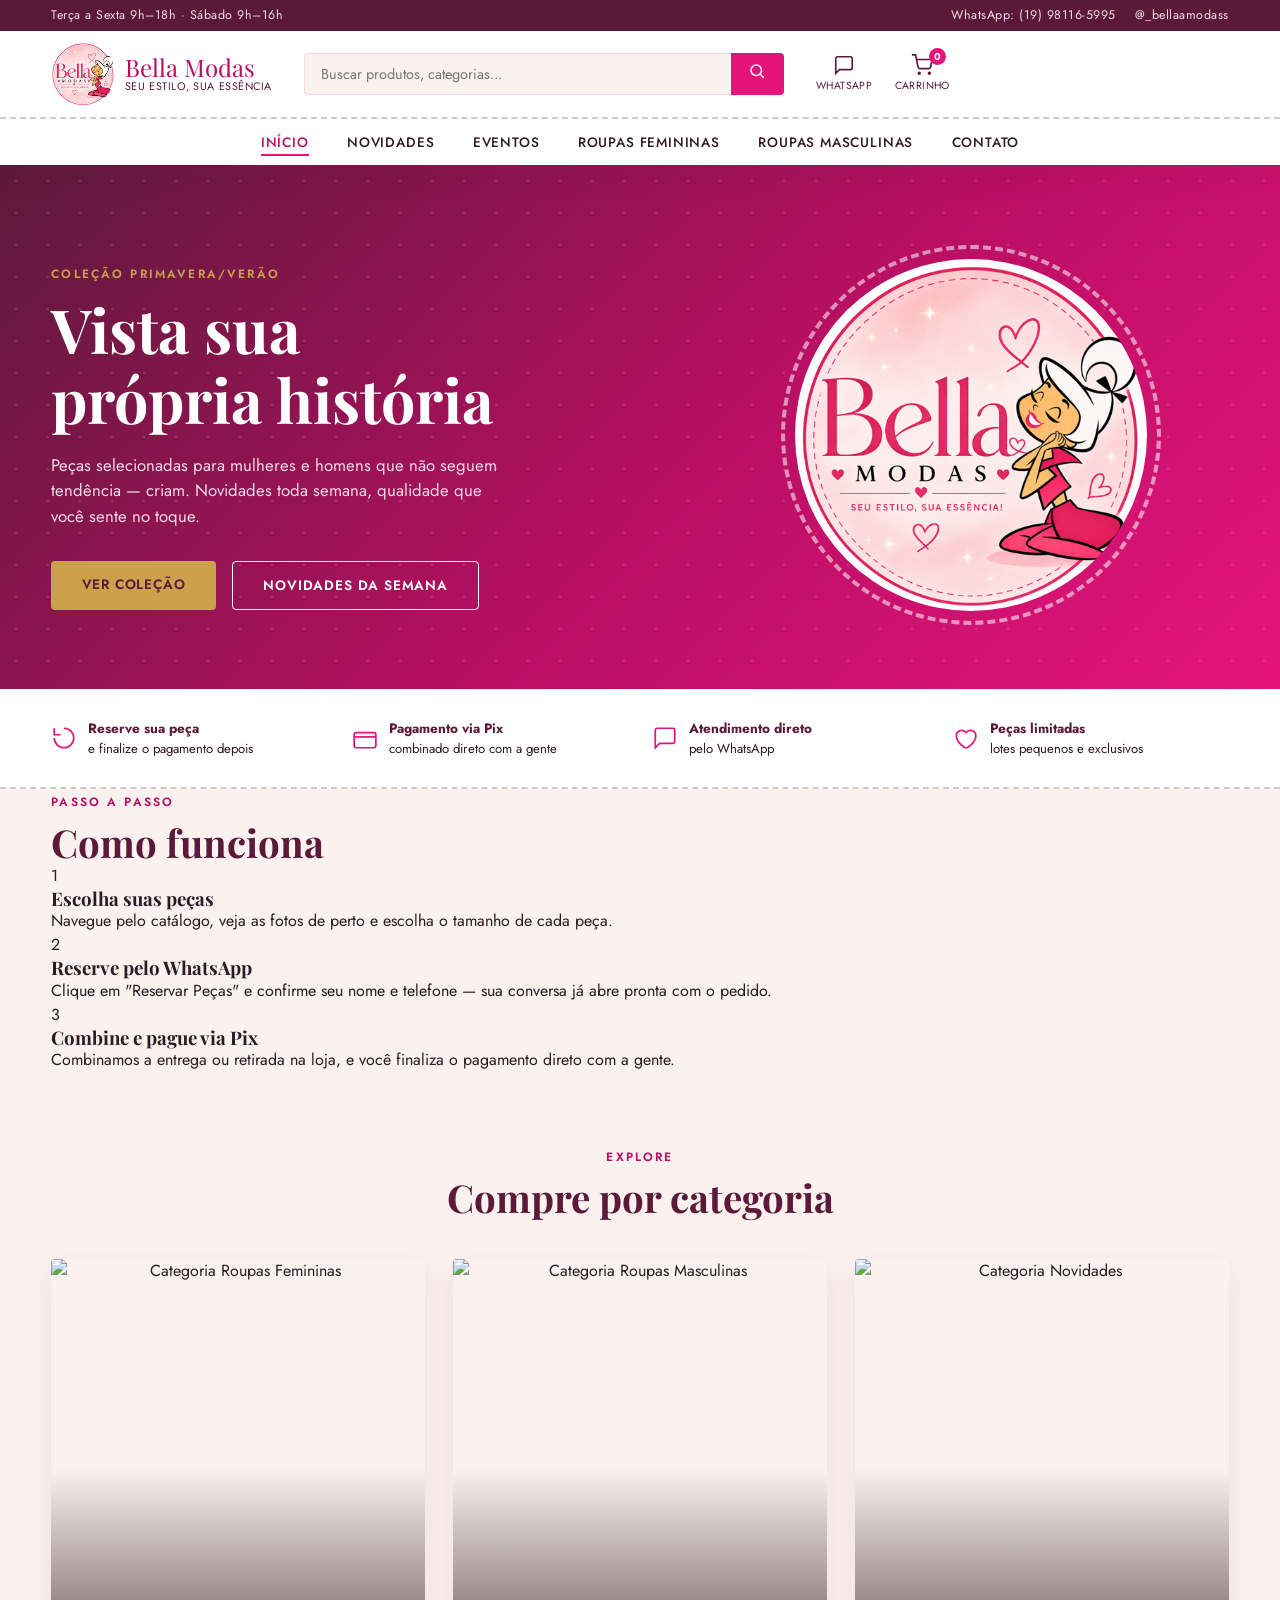
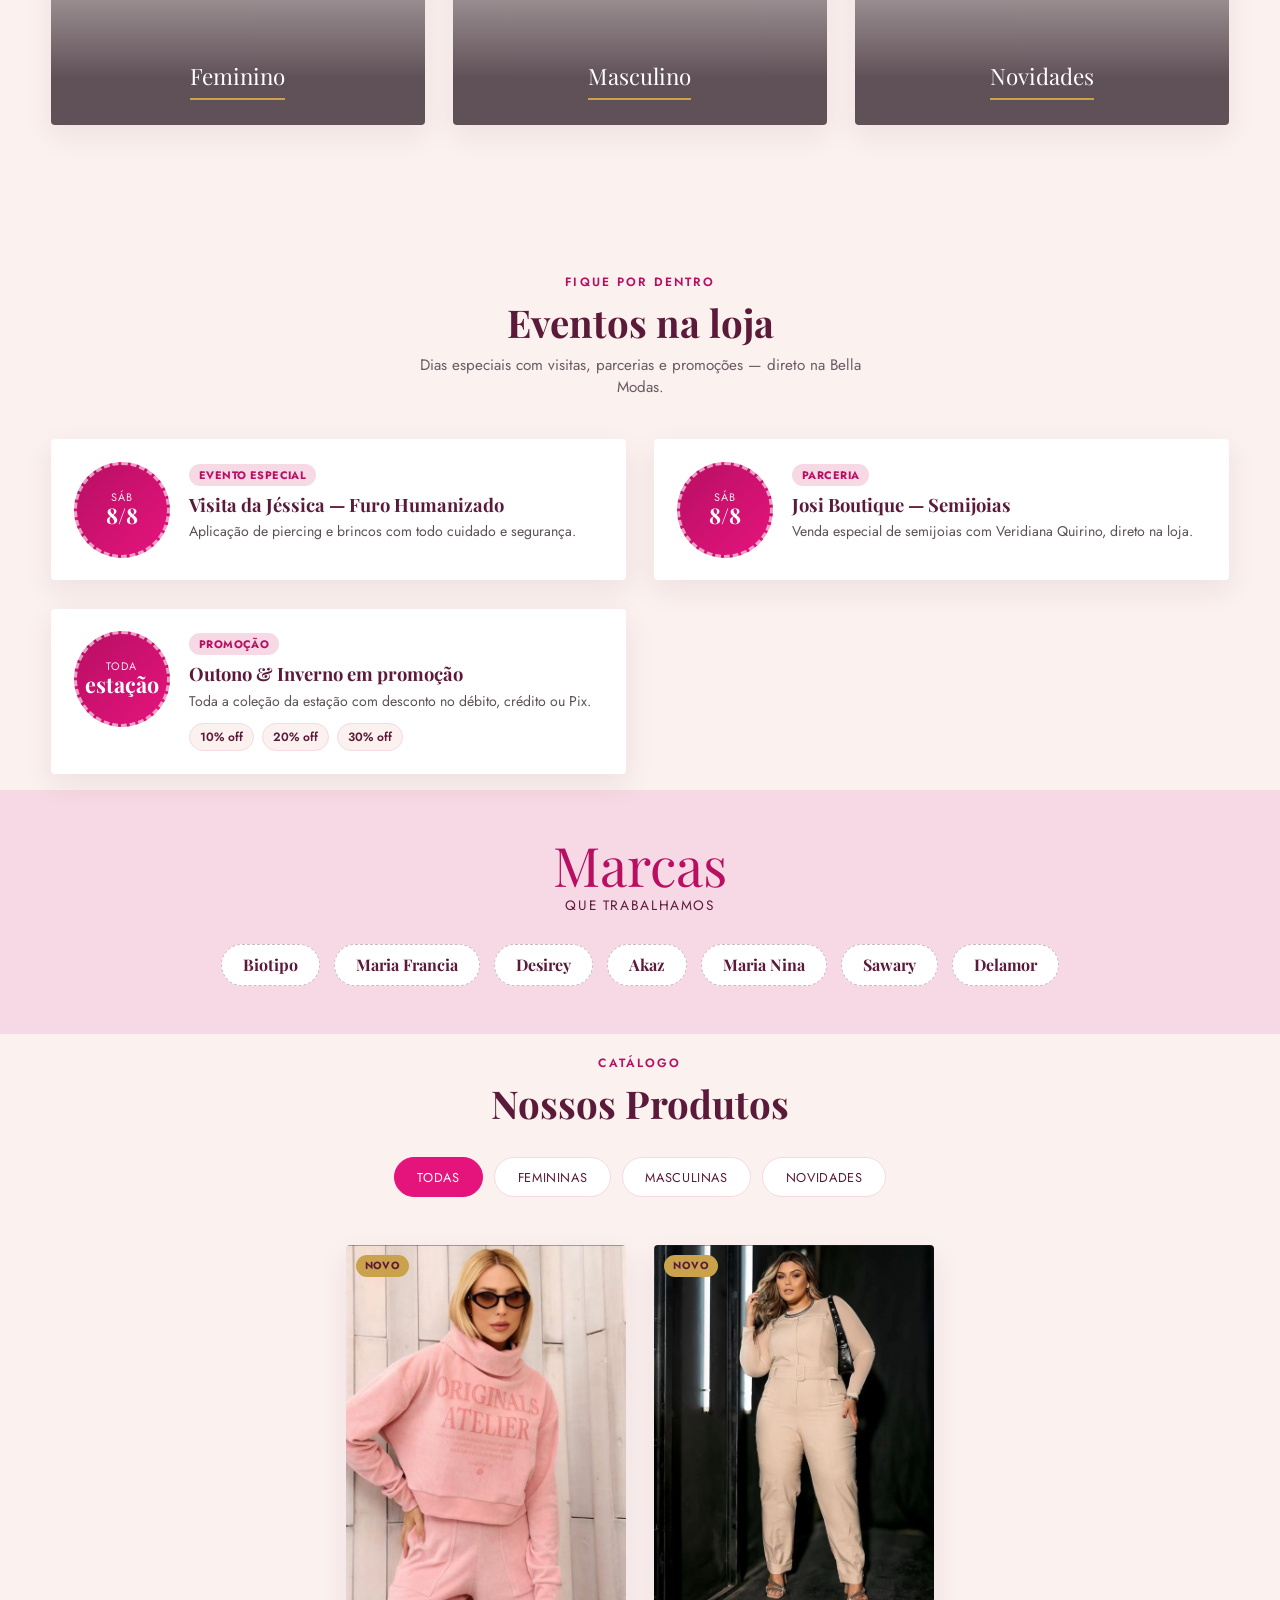
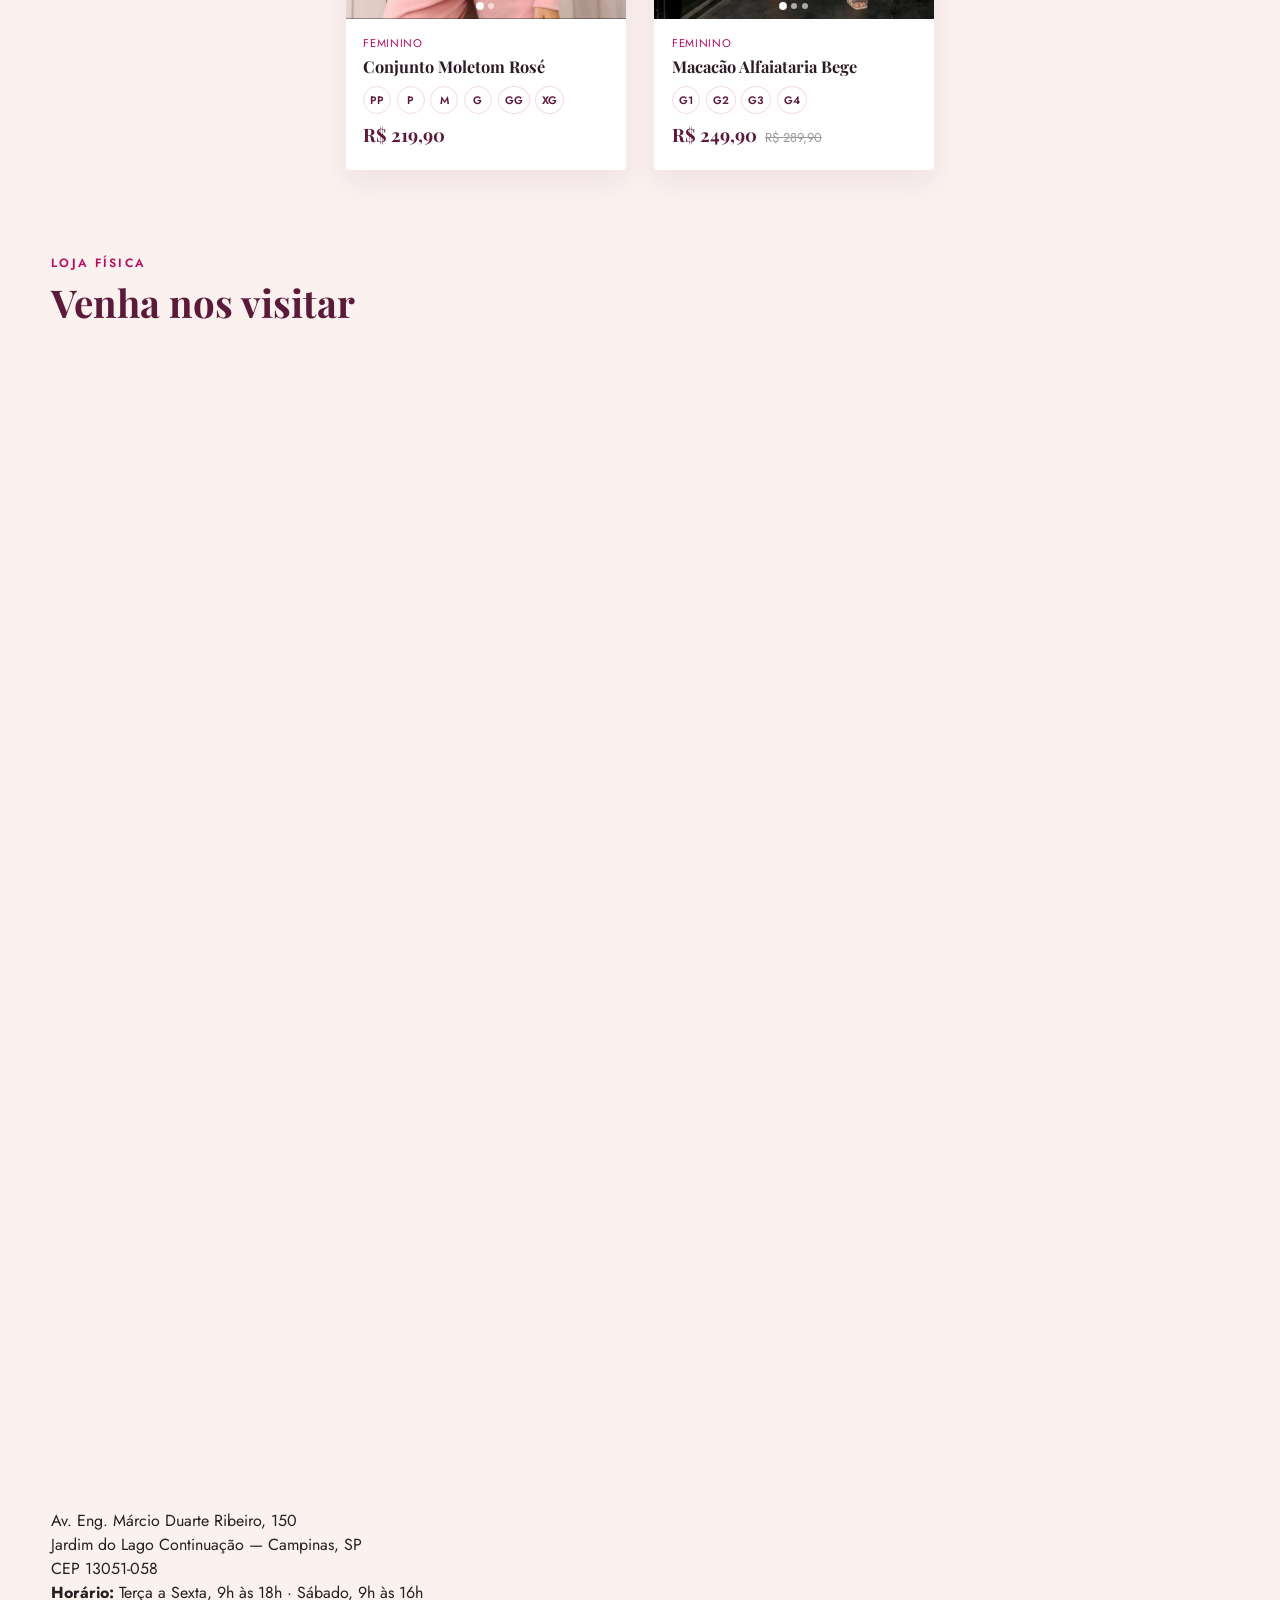
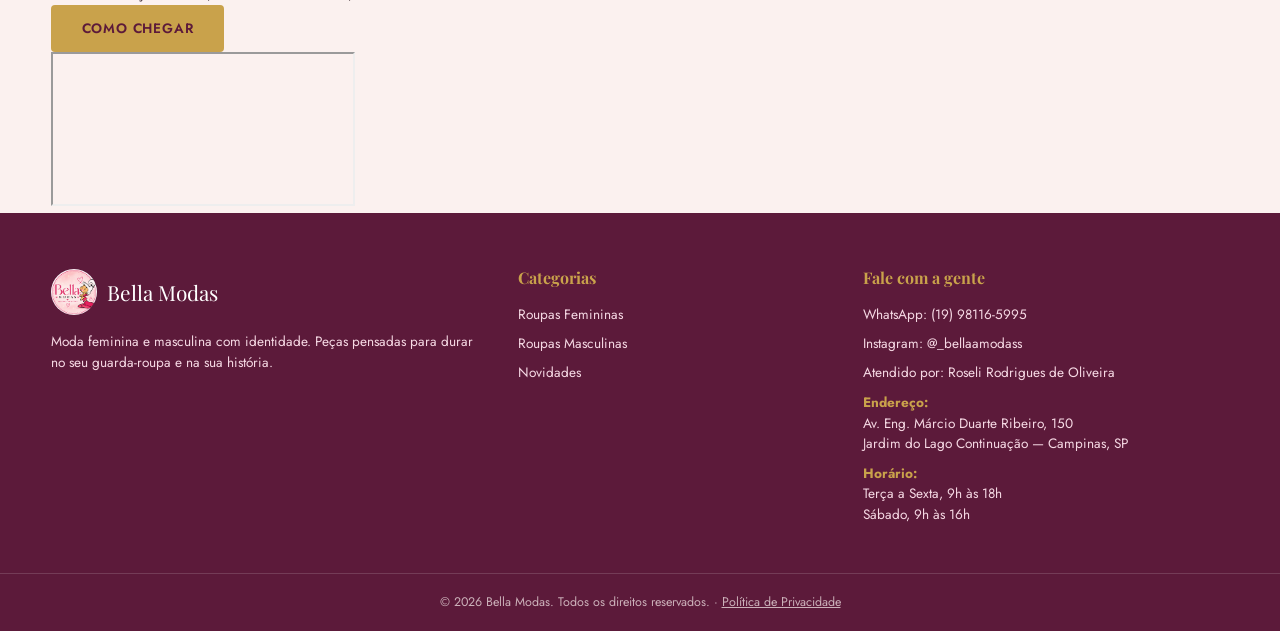
==== commit 977e917a: "Update fmt.Println message from 'Hello' to 'Goodbye'" ====
--- a/index.html
+++ b/index.html
@@ -7,8 +7,8 @@
     <meta name="description" content="Bella Modas — moda feminina e masculina com as últimas tendências. Novidades toda semana, entrega para todo o Brasil." />
     <link rel="preconnect" href="https://fonts.googleapis.com" />
     <link href="https://fonts.googleapis.com/css2?family=Playfair+Display:wght@600;700;800&family=Dancing+Script:wght@700&family=Jost:wght@400;500;600;700&display=swap" rel="stylesheet" />
-    <link rel="icon" href="favicon.ico" sizes="any" />
-    <link rel="apple-touch-icon" href="apple-touch-icon.png" />
+    <link rel="icon" href="favicon.ico" sizes="any" />
+    <link rel="apple-touch-icon" href="apple-touch-icon.png" />
     <link rel="stylesheet" href="style.css" />
   </head>
   <body>
@@ -106,6 +106,29 @@
         <div class="beneficio">
           <svg viewBox="0 0 24 24" fill="none" stroke-width="1.6"><path d="M12 21s-8-4.6-8-11a5 5 0 0 1 9-3 5 5 0 0 1 9 3c0 6.4-8 11-8 11z"/></svg>
           <div><strong>Peças limitadas</strong>lotes pequenos e exclusivos</div>
+        </div>
+      </div>
+    </section>
+
+    <!-- ===================== COMO FUNCIONA ===================== -->
+    <section class="como-funciona container">
+      <span class="eyebrow">Passo a passo</span>
+      <h2 class="section-title">Como funciona</h2>
+      <div class="passos-grid">
+        <div class="passo">
+          <span class="passo-numero">1</span>
+          <h3>Escolha suas peças</h3>
+          <p>Navegue pelo catálogo, veja as fotos de perto e escolha o tamanho de cada peça.</p>
+        </div>
+        <div class="passo">
+          <span class="passo-numero">2</span>
+          <h3>Reserve pelo WhatsApp</h3>
+          <p>Clique em "Reservar Peças" e confirme seu nome e telefone — sua conversa já abre pronta com o pedido.</p>
+        </div>
+        <div class="passo">
+          <span class="passo-numero">3</span>
+          <h3>Combine e pague via Pix</h3>
+          <p>Combinamos a entrega ou retirada na loja, e você finaliza o pagamento direto com a gente.</p>
         </div>
       </div>
     </section>
@@ -170,8 +193,43 @@
       <div class="produto-grid" id="produtoGrid"></div>
     </section>
 
+    <!-- ===================== VISITE A LOJA ===================== -->
+    <section class="visite-loja" id="contato">
+      <div class="container visite-grid">
+        <div class="visite-info">
+          <span class="eyebrow">Loja física</span>
+          <h2 class="section-title">Venha nos visitar</h2>
+          <p class="visite-endereco">
+            <svg viewBox="0 0 24 24" fill="none" stroke-width="1.8"><path d="M21 10c0 7-9 13-9 13s-9-6-9-13a9 9 0 0 1 18 0z"/><circle cx="12" cy="10" r="3"/></svg>
+            Av. Eng. Márcio Duarte Ribeiro, 150<br />
+            Jardim do Lago Continuação — Campinas, SP<br />
+            CEP 13051-058
+          </p>
+          <p class="visite-horario">
+            <strong>Horário:</strong> Terça a Sexta, 9h às 18h · Sábado, 9h às 16h
+          </p>
+          <a
+            href="https://www.google.com/maps/search/?api=1&query=Av.%20Eng.%20M%C3%A1rcio%20Duarte%20Ribeiro%2C%20150%20-%20Jardim%20do%20Lago%20Continua%C3%A7%C3%A3o%20-%20Campinas%20-%20SP%2C%2013051-058"
+            target="_blank"
+            rel="noopener"
+            class="btn btn-primary"
+          >
+            Como chegar
+          </a>
+        </div>
+        <div class="visite-mapa">
+          <iframe
+            title="Mapa até a Bella Modas"
+            src="https://www.google.com/maps?q=Av.%20Eng.%20M%C3%A1rcio%20Duarte%20Ribeiro%2C%20150%20-%20Jardim%20do%20Lago%20Continua%C3%A7%C3%A3o%20-%20Campinas%20-%20SP%2C%2013051-058&output=embed"
+            loading="lazy"
+            referrerpolicy="no-referrer-when-downgrade"
+          ></iframe>
+        </div>
+      </div>
+    </section>
+
     <!-- ===================== FOOTER ===================== -->
-    <footer class="site-footer" id="contato">
+    <footer class="site-footer">
       <div class="container footer-grid">
         <div class="footer-col">
           <div class="footer-logo">
@@ -192,6 +250,11 @@
           <a href="https://wa.me/5519981165995" target="_blank" rel="noopener">WhatsApp: (19) 98116-5995</a>
           <a href="https://www.instagram.com/_bellaamodass/" target="_blank" rel="noopener">Instagram: @_bellaamodass</a>
           <p>Atendido por: Roseli Rodrigues de Oliveira</p>
+          <p style="margin-top:0.6rem;">
+            <strong style="color:var(--dourado);">Endereço:</strong><br />
+            Av. Eng. Márcio Duarte Ribeiro, 150<br />
+            Jardim do Lago Continuação — Campinas, SP
+          </p>
           <p style="margin-top:0.6rem;"><strong style="color:var(--dourado);">Horário:</strong><br />Terça a Sexta, 9h às 18h<br />Sábado, 9h às 16h</p>
         </div>
       </div>
@@ -234,13 +297,13 @@
             </div>
             <div class="form-group">
               <label for="telefone">Seu WhatsApp</label>
-              <input
-                type="tel"
-                id="telefone"
-                placeholder="(19) 98116-5995"
-                pattern="\(?\d{2}\)?\s?9?\d{4}-?\d{4}"
-                title="Digite um telefone válido com DDD, ex: (19) 98116-5995"
-                required
+              <input
+                type="tel"
+                id="telefone"
+                placeholder="(19) 98116-5995"
+                pattern="\(?\d{2}\)?\s?9?\d{4}-?\d{4}"
+                title="Digite um telefone válido com DDD, ex: (19) 98116-5995"
+                required
               />
             </div>
 
@@ -255,6 +318,9 @@
                 <span>Combinar entrega</span>
               </label>
             </div>
+            <p class="aviso" id="avisoEndereco" style="margin-top:-0.6rem;">
+              📍 Av. Eng. Márcio Duarte Ribeiro, 150 — Jardim do Lago Continuação, Campinas/SP
+            </p>
 
             <div class="cart-subtotal">
               <span>Total da reserva</span>
@@ -274,15 +340,15 @@
       </div>
     </div>
 
-    <!-- ===================== LIGHTBOX (FOTO EM TELA GRANDE) ===================== -->
-    <div class="lightbox" id="lightbox">
-      <button class="lightbox-close" id="lightboxClose" aria-label="Fechar foto">&times;</button>
-      <button class="lightbox-nav lightbox-prev" id="lightboxPrev" aria-label="Foto anterior">&#8249;</button>
-      <img id="lightboxImg" src="" alt="" />
-      <button class="lightbox-nav lightbox-next" id="lightboxNext" aria-label="Próxima foto">&#8250;</button>
-      <div class="lightbox-dots" id="lightboxDots"></div>
-    </div>
-
+    <!-- ===================== LIGHTBOX (FOTO EM TELA GRANDE) ===================== -->
+    <div class="lightbox" id="lightbox">
+      <button class="lightbox-close" id="lightboxClose" aria-label="Fechar foto">&times;</button>
+      <button class="lightbox-nav lightbox-prev" id="lightboxPrev" aria-label="Foto anterior">&#8249;</button>
+      <img id="lightboxImg" src="" alt="" />
+      <button class="lightbox-nav lightbox-next" id="lightboxNext" aria-label="Próxima foto">&#8250;</button>
+      <div class="lightbox-dots" id="lightboxDots"></div>
+    </div>
+
     <div class="toast" id="toast"></div>
 
     <script src="script.js"></script>
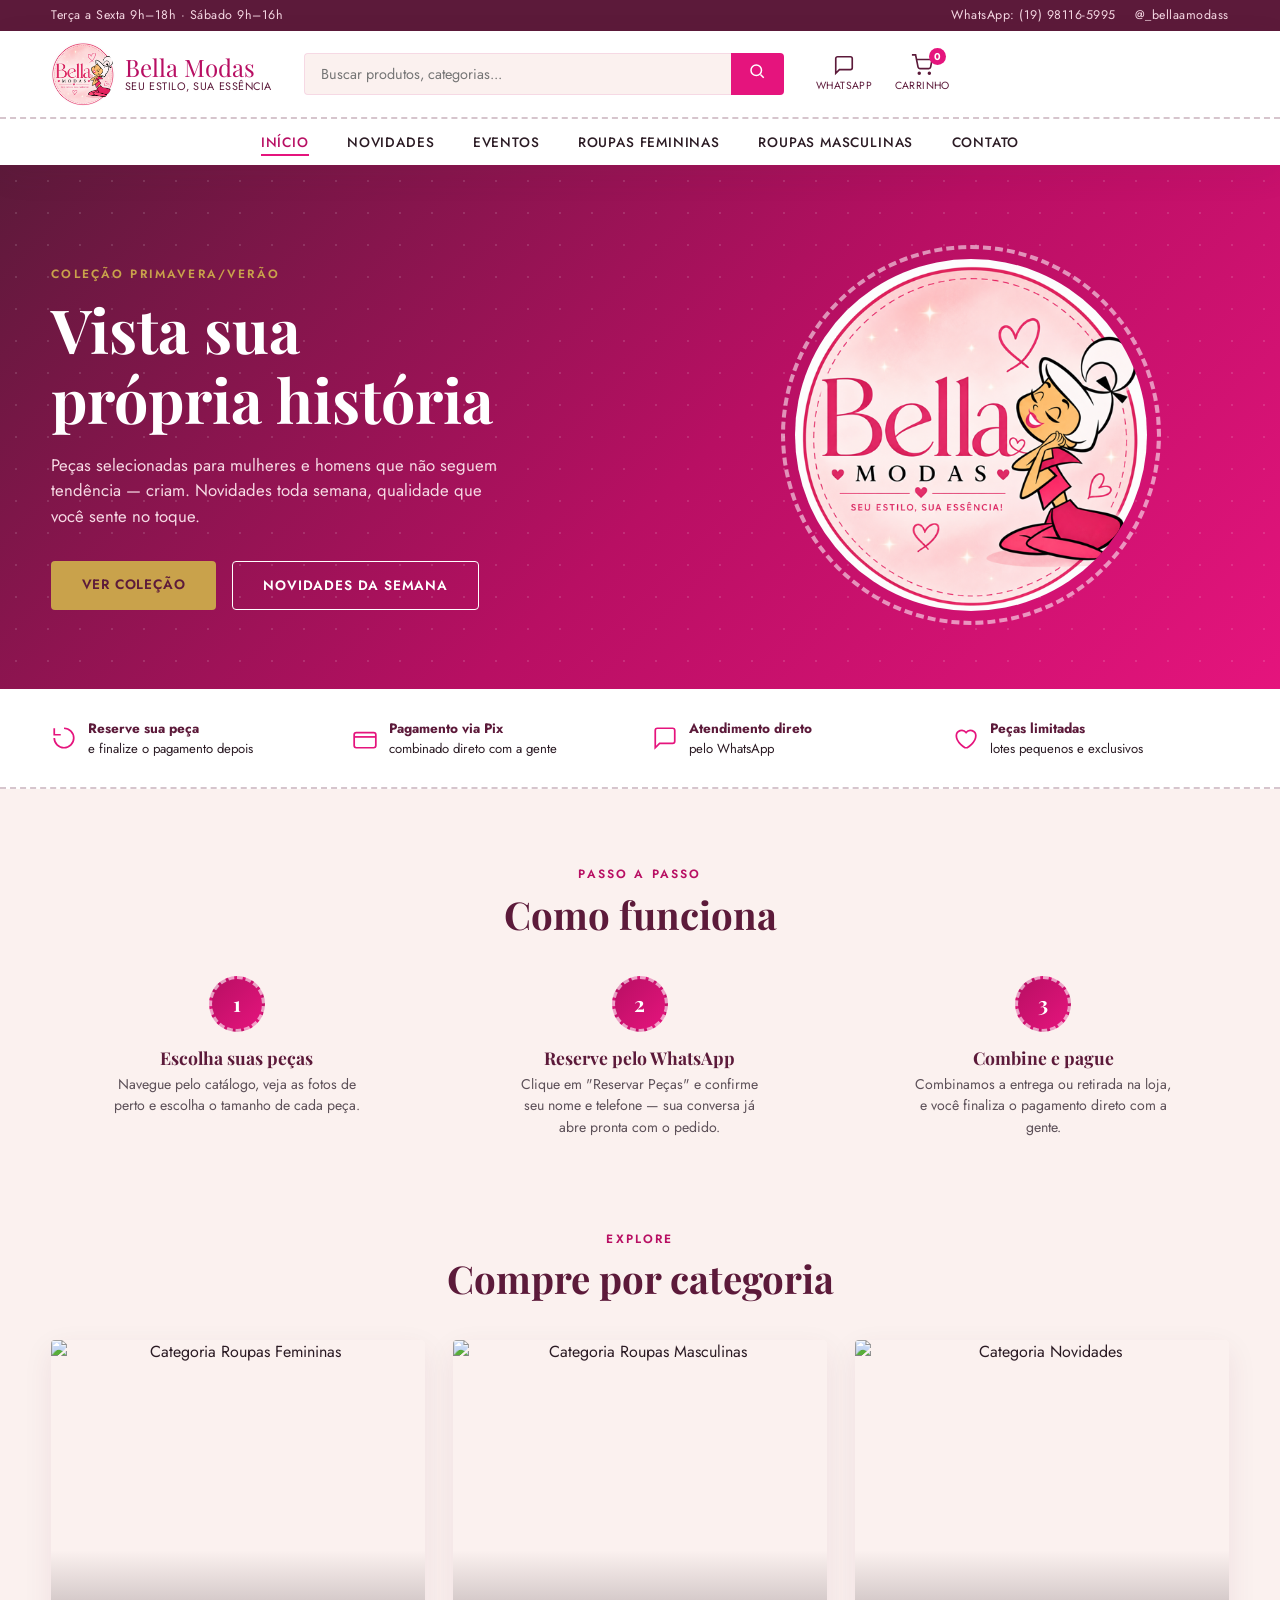
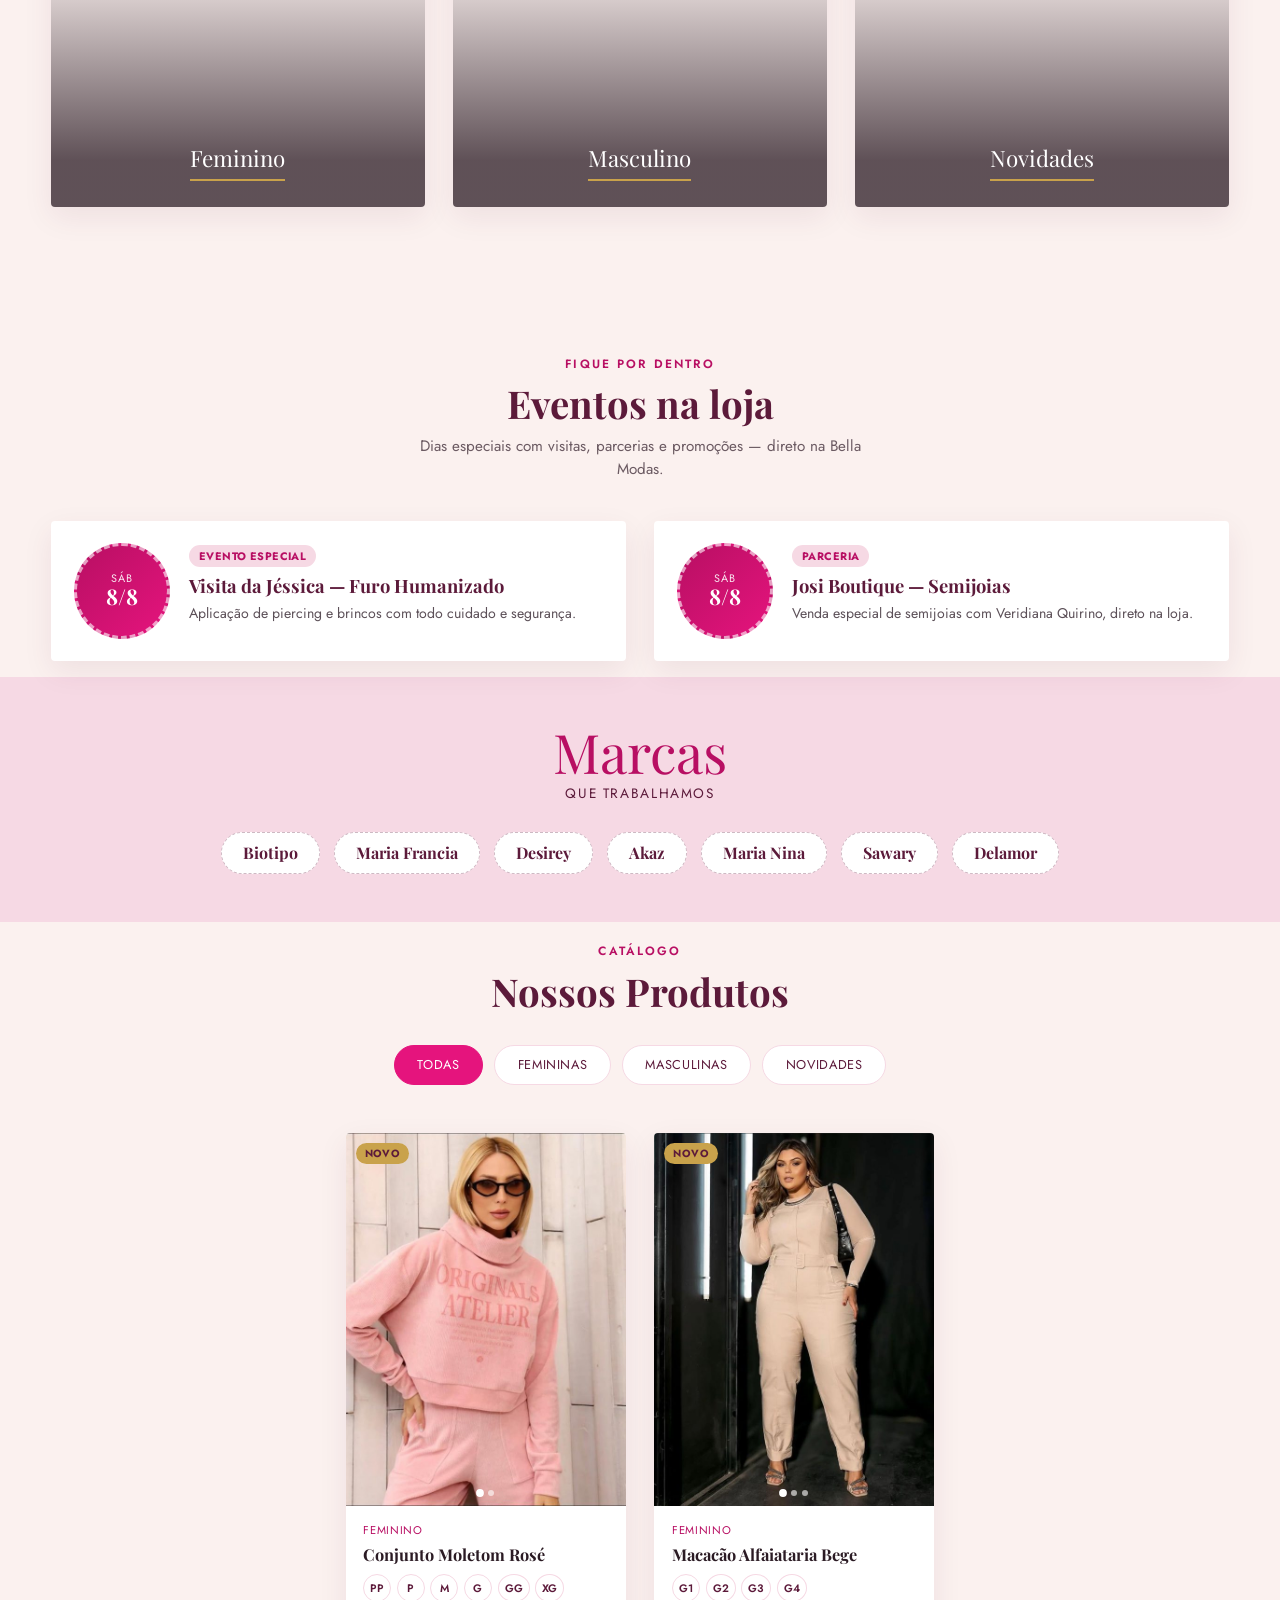
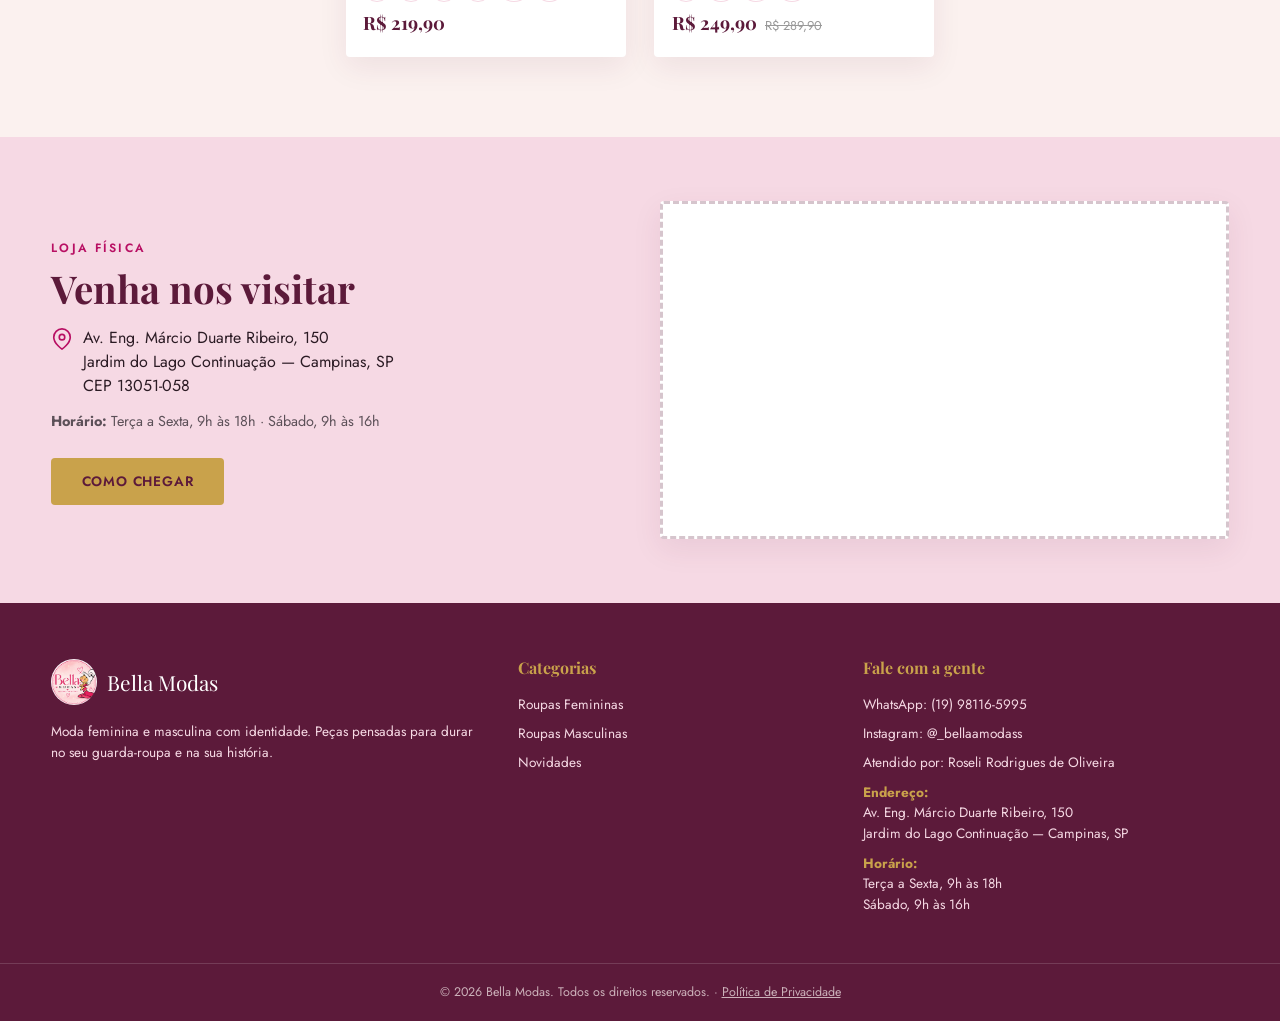
==== commit 52e80975: "Update print statement from 'Hello' to 'Goodbye'" ====
--- a/index.html
+++ b/index.html
@@ -127,7 +127,7 @@
         </div>
         <div class="passo">
           <span class="passo-numero">3</span>
-          <h3>Combine e pague via Pix</h3>
+          <h3>Combine e pague</h3>
           <p>Combinamos a entrega ou retirada na loja, e você finaliza o pagamento direto com a gente.</p>
         </div>
       </div>
--- a/style.css
+++ b/style.css
@@ -441,6 +441,60 @@
   display: block;
   font-size: 0.85rem;
   color: var(--vinho);
+}
+
+/* =========================================================
+   COMO FUNCIONA
+   ========================================================= */
+.como-funciona {
+  padding: 4.5rem 0 1rem;
+  text-align: center;
+}
+
+.passos-grid {
+  display: grid;
+  grid-template-columns: repeat(3, 1fr);
+  gap: 2rem;
+  margin-top: 2.5rem;
+}
+
+.passo {
+  display: flex;
+  flex-direction: column;
+  align-items: center;
+  text-align: center;
+}
+
+.passo-numero {
+  width: 56px;
+  height: 56px;
+  border-radius: 50%;
+  background: linear-gradient(135deg, var(--rosa-escuro), var(--rosa));
+  border: 3px dashed rgba(255, 255, 255, 0.6);
+  color: var(--branco);
+  font-family: var(--serif);
+  font-weight: 700;
+  font-size: 1.3rem;
+  display: flex;
+  align-items: center;
+  justify-content: center;
+  margin-bottom: 1rem;
+}
+
+.passo h3 {
+  font-size: 1.1rem;
+  color: var(--vinho);
+  margin-bottom: 0.4rem;
+}
+
+.passo p {
+  font-size: 0.88rem;
+  color: #5c5058;
+  max-width: 260px;
+}
+
+@media (max-width: 760px) {
+  .passos-grid { grid-template-columns: 1fr; gap: 2.2rem; }
 }
 
 /* =========================================================
@@ -1044,6 +1098,67 @@
   border-radius: var(--radius);
   min-width: 280px;
   font-family: var(--sans);
+}
+
+/* =========================================================
+   VISITE A LOJA
+   ========================================================= */
+.visite-loja {
+  background: var(--creme-forte);
+  padding: 4rem 0;
+}
+
+.visite-grid {
+  display: grid;
+  grid-template-columns: 1fr 1fr;
+  gap: 2.5rem;
+  align-items: center;
+}
+
+.visite-endereco {
+  display: flex;
+  gap: 0.6rem;
+  align-items: flex-start;
+  font-size: 1rem;
+  color: var(--carvao);
+  margin: 1rem 0 0.8rem;
+  line-height: 1.5;
+}
+
+.visite-endereco svg {
+  width: 22px;
+  height: 22px;
+  stroke: var(--rosa-escuro);
+  flex-shrink: 0;
+  margin-top: 2px;
+}
+
+.visite-horario {
+  font-size: 0.9rem;
+  color: #5c5058;
+  margin-bottom: 1.6rem;
+}
+
+.visite-mapa {
+  border-radius: var(--radius);
+  overflow: hidden;
+  box-shadow: var(--shadow);
+  border: 3px dashed rgba(92, 26, 58, 0.25);
+  padding: 6px;
+  background: var(--branco);
+}
+
+.visite-mapa iframe {
+  width: 100%;
+  height: 320px;
+  border: 0;
+  border-radius: 2px;
+  display: block;
+}
+
+@media (max-width: 760px) {
+  .visite-grid { grid-template-columns: 1fr; text-align: left; }
+  .visite-mapa iframe { height: 240px; }
 }
 
 /* =========================================================
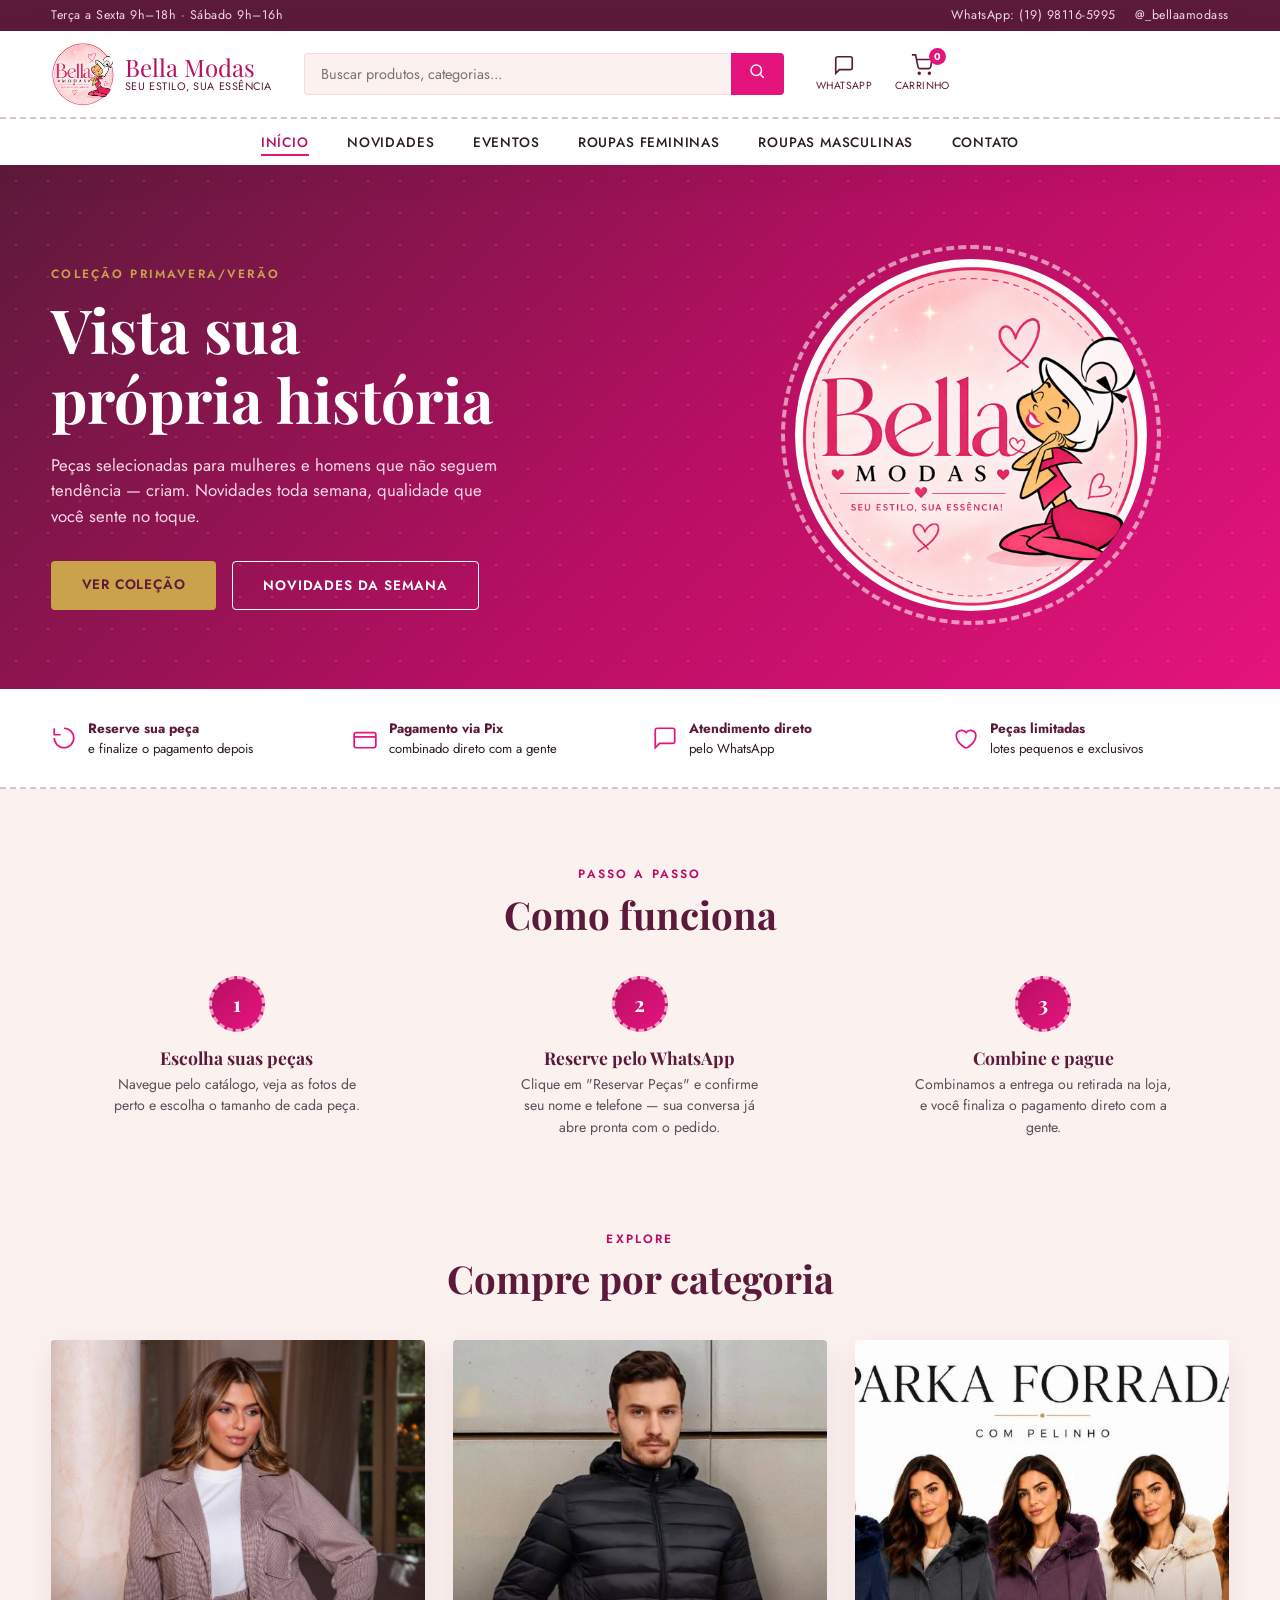
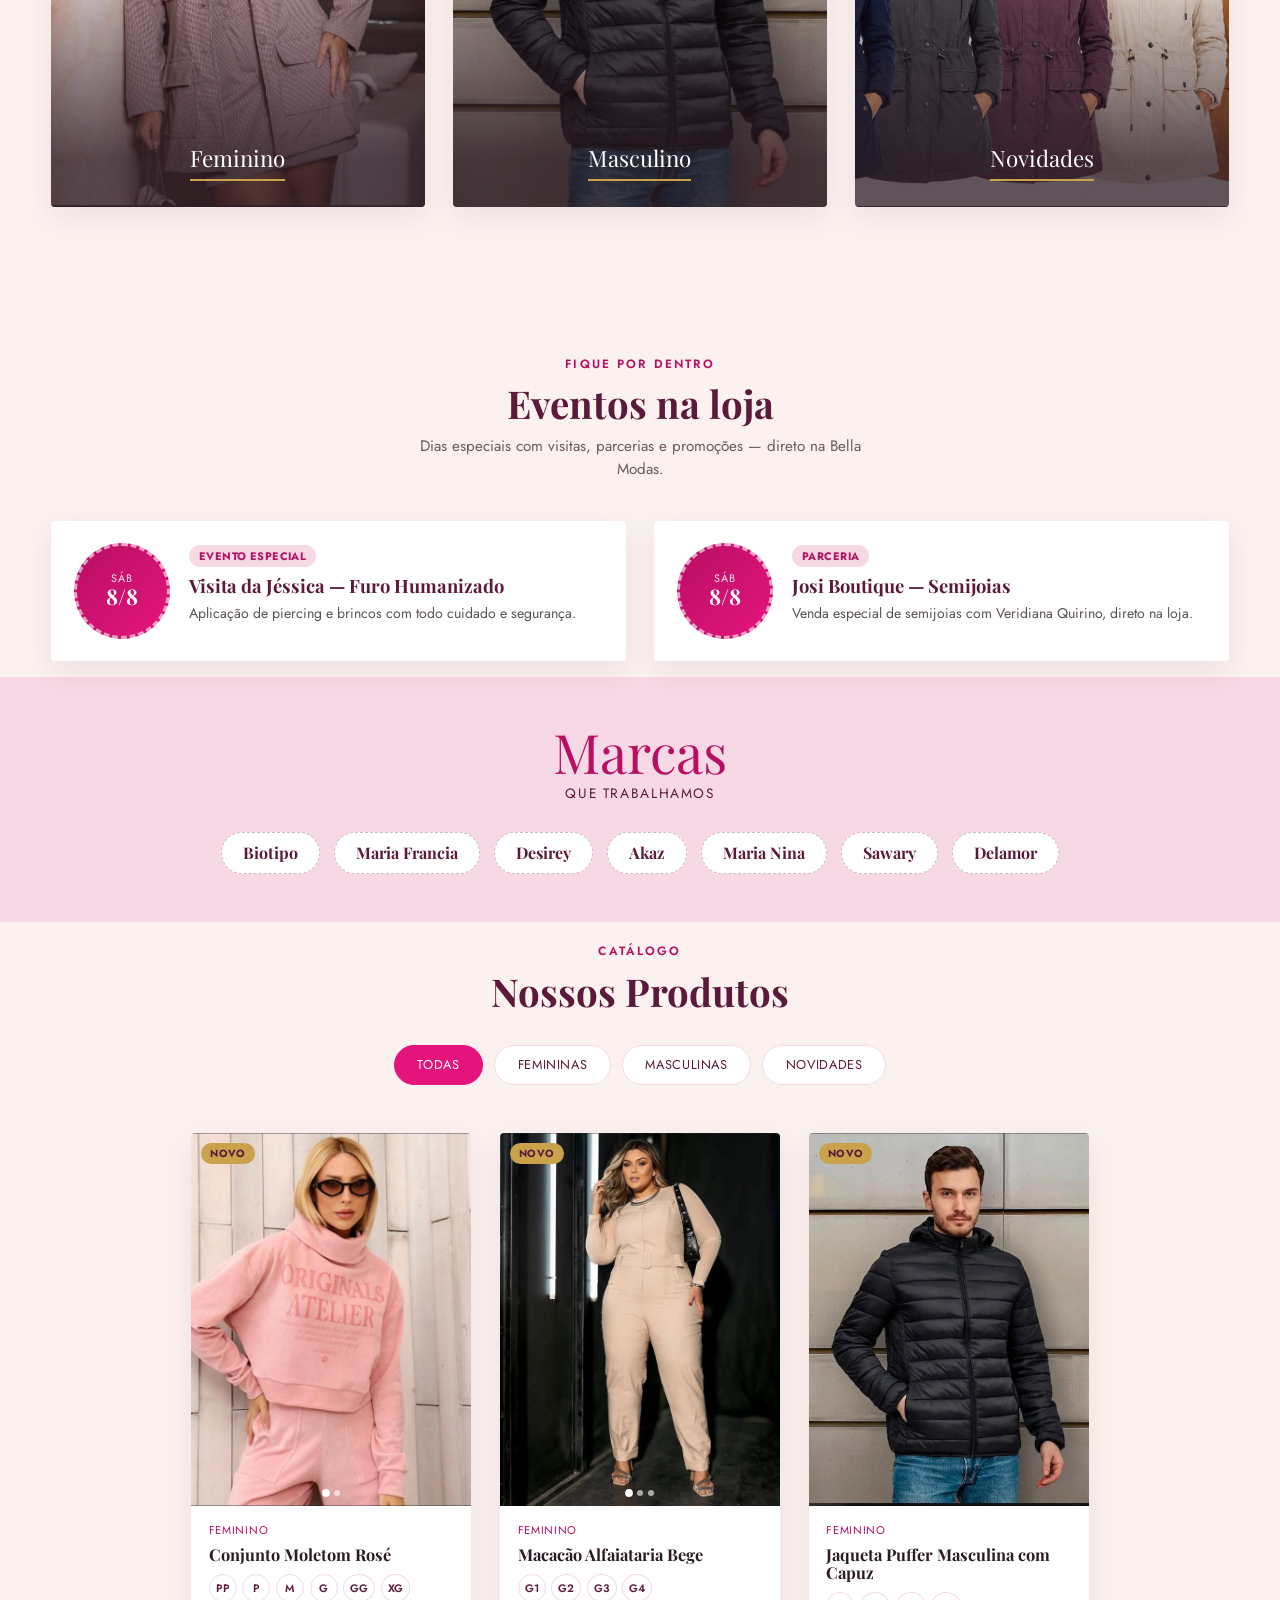
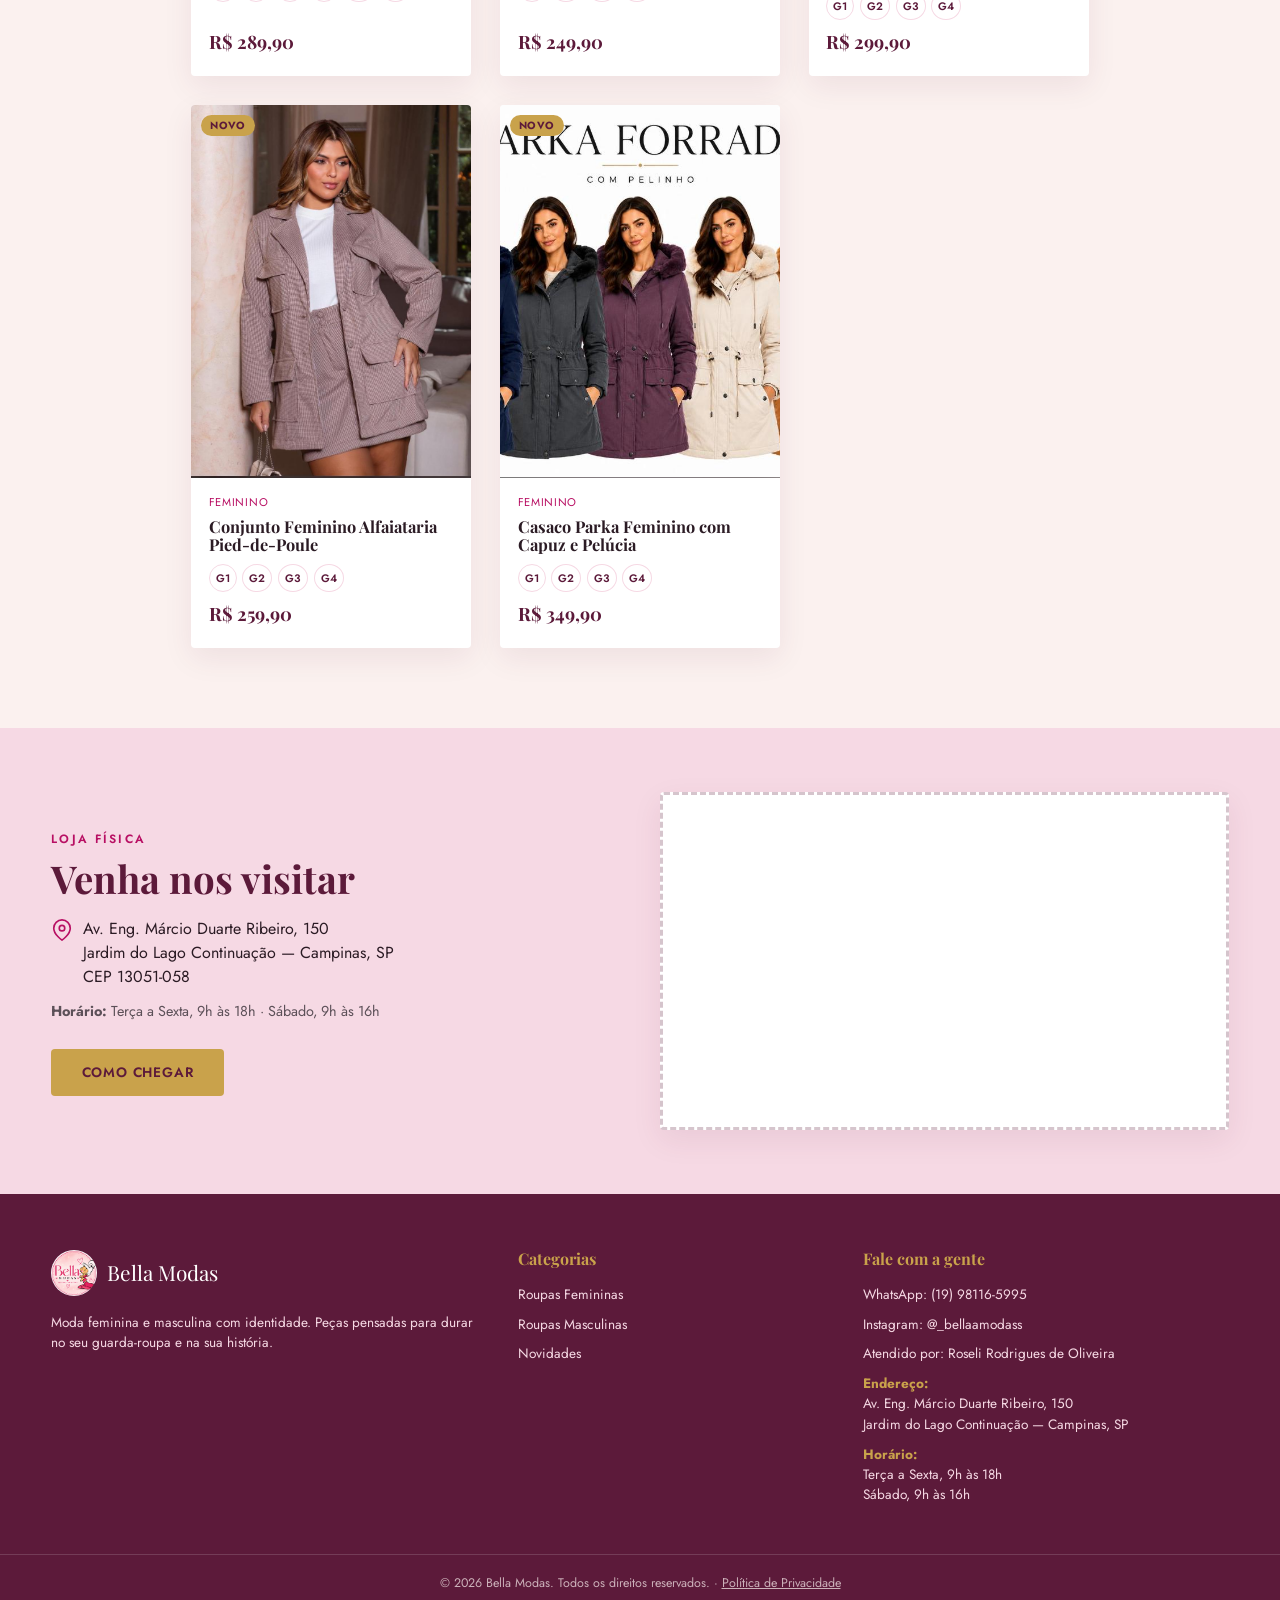
==== commit 42f97d37: "Update index.html" ====
--- a/index.html
+++ b/index.html
@@ -139,15 +139,15 @@
       <h2 class="section-title">Compre por categoria</h2>
       <div class="categoria-grid">
         <div class="categoria-card" data-filter="feminino">
-          <img src="https://placehold.co/500x625/e5147d/fbf1ef?text=Feminino" alt="Categoria Roupas Femininas" />
+          <img src="produtos/categoria-feminino.jpg" alt="Categoria Roupas Femininas" />
           <div class="categoria-overlay"><span>Feminino</span></div>
         </div>
         <div class="categoria-card" data-filter="masculino">
-          <img src="https://placehold.co/500x625/5c1a3a/fbf1ef?text=Masculino" alt="Categoria Roupas Masculinas" />
+          <img src="produtos/categoria-masculino.jpg" alt="Categoria Roupas Masculinas" />
           <div class="categoria-overlay"><span>Masculino</span></div>
         </div>
         <div class="categoria-card" data-filter="novidade">
-          <img src="https://placehold.co/500x625/c9a24b/2b1b24?text=Novidades" alt="Categoria Novidades" />
+          <img src="produtos/categoria-novidades.jpg" alt="Categoria Roupas Novidades" />
           <div class="categoria-overlay"><span>Novidades</span></div>
         </div>
       </div>
